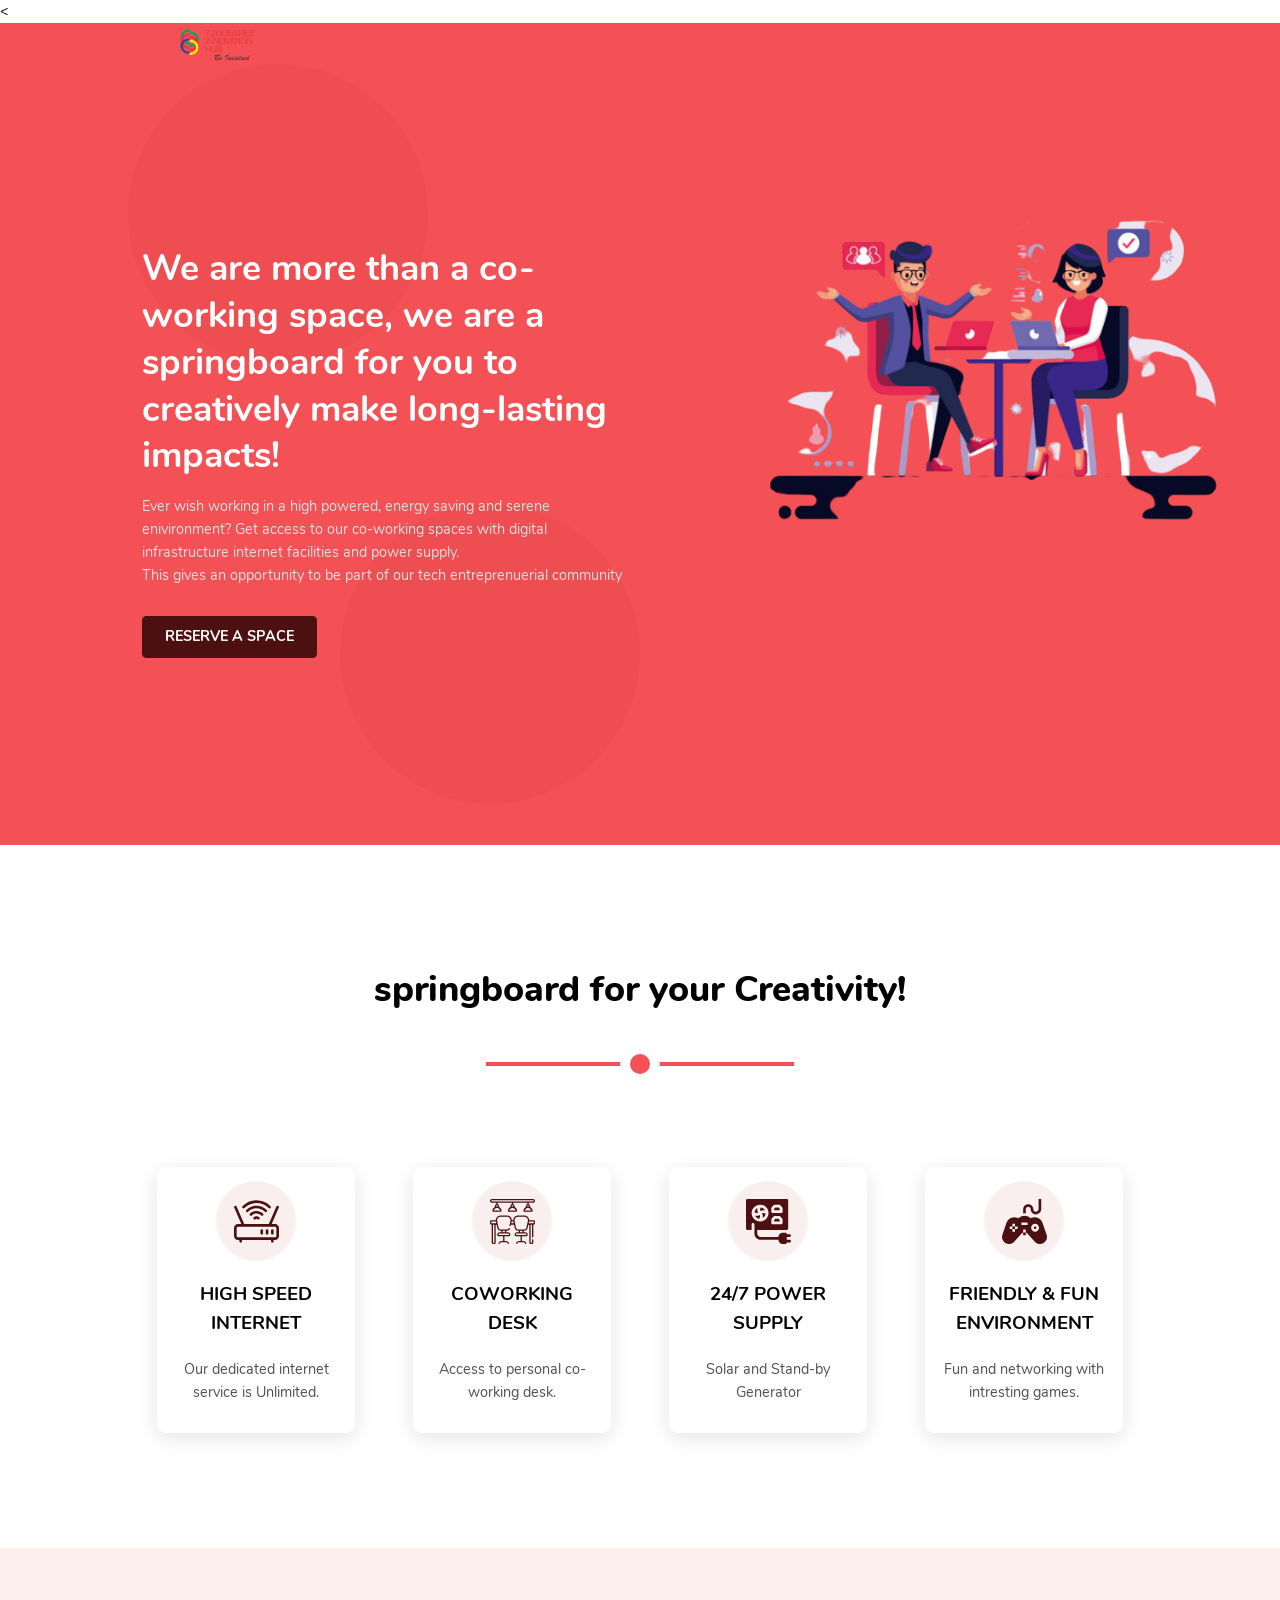
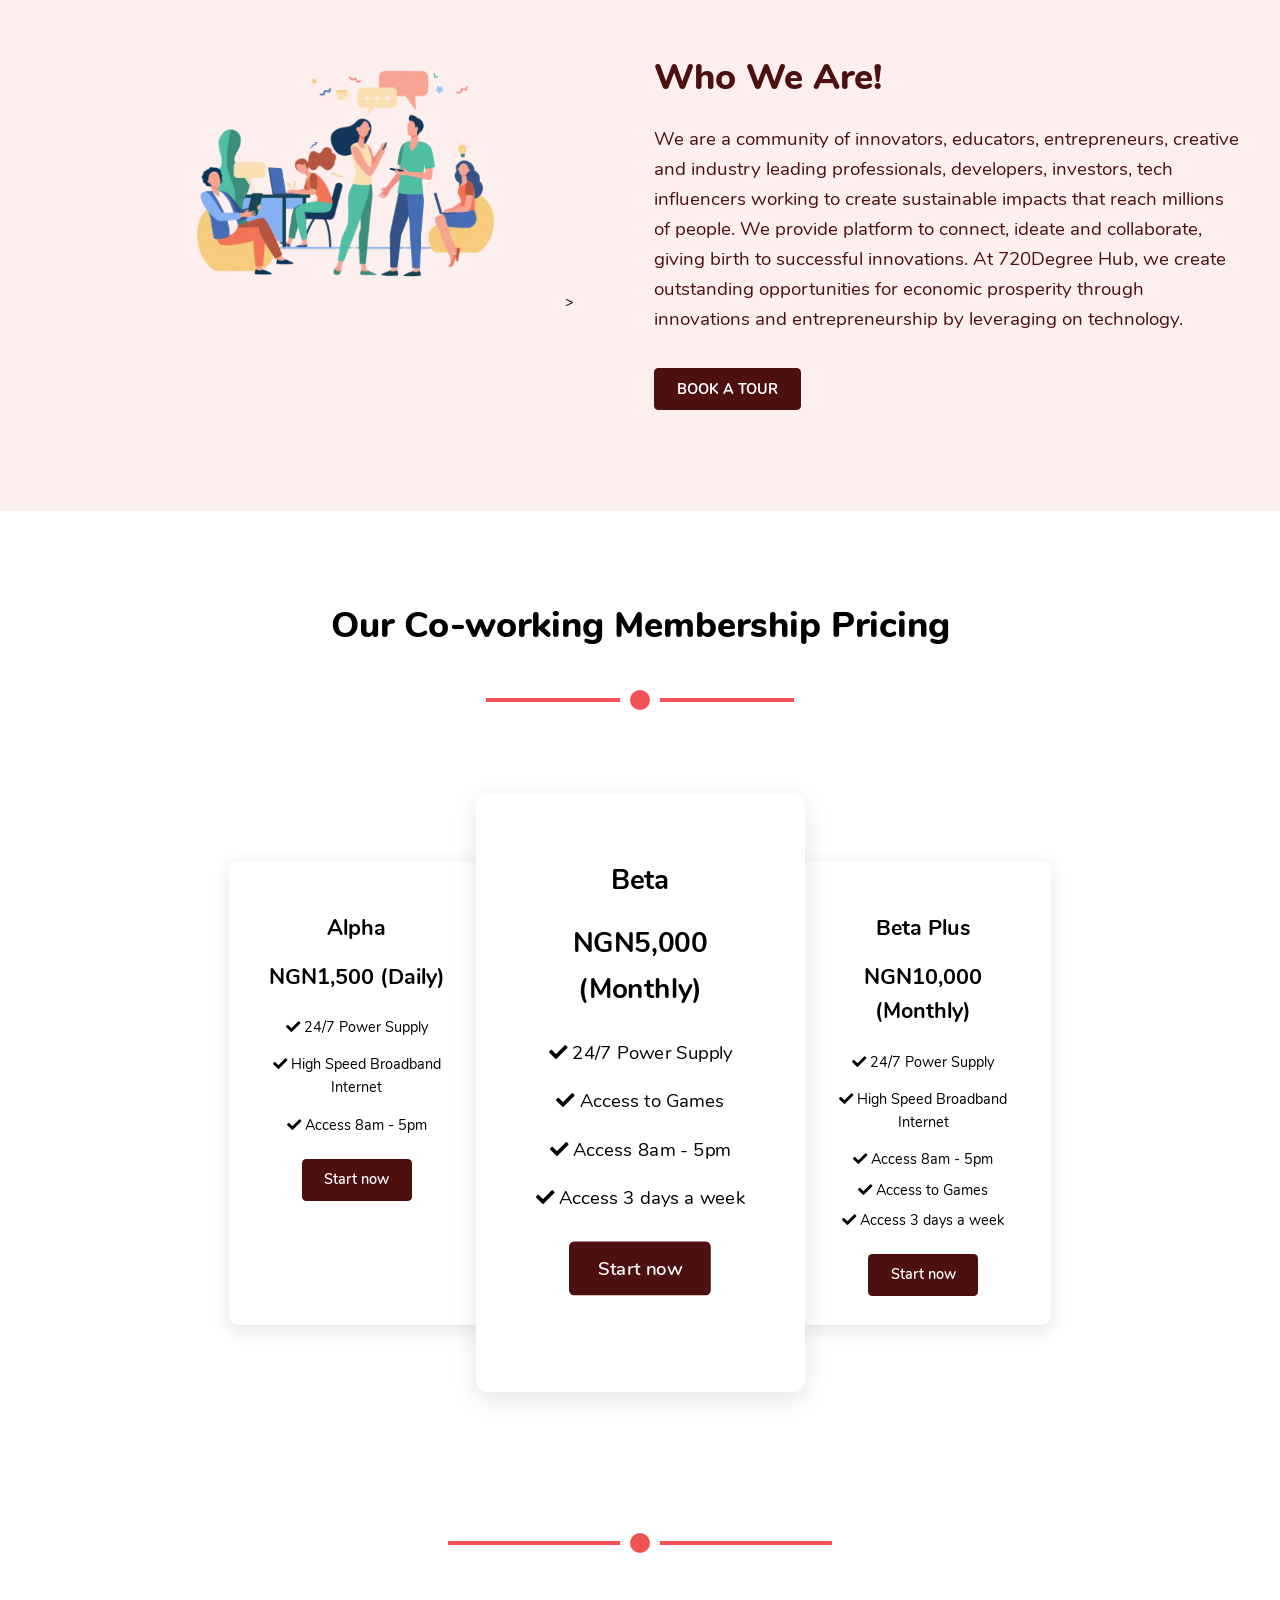
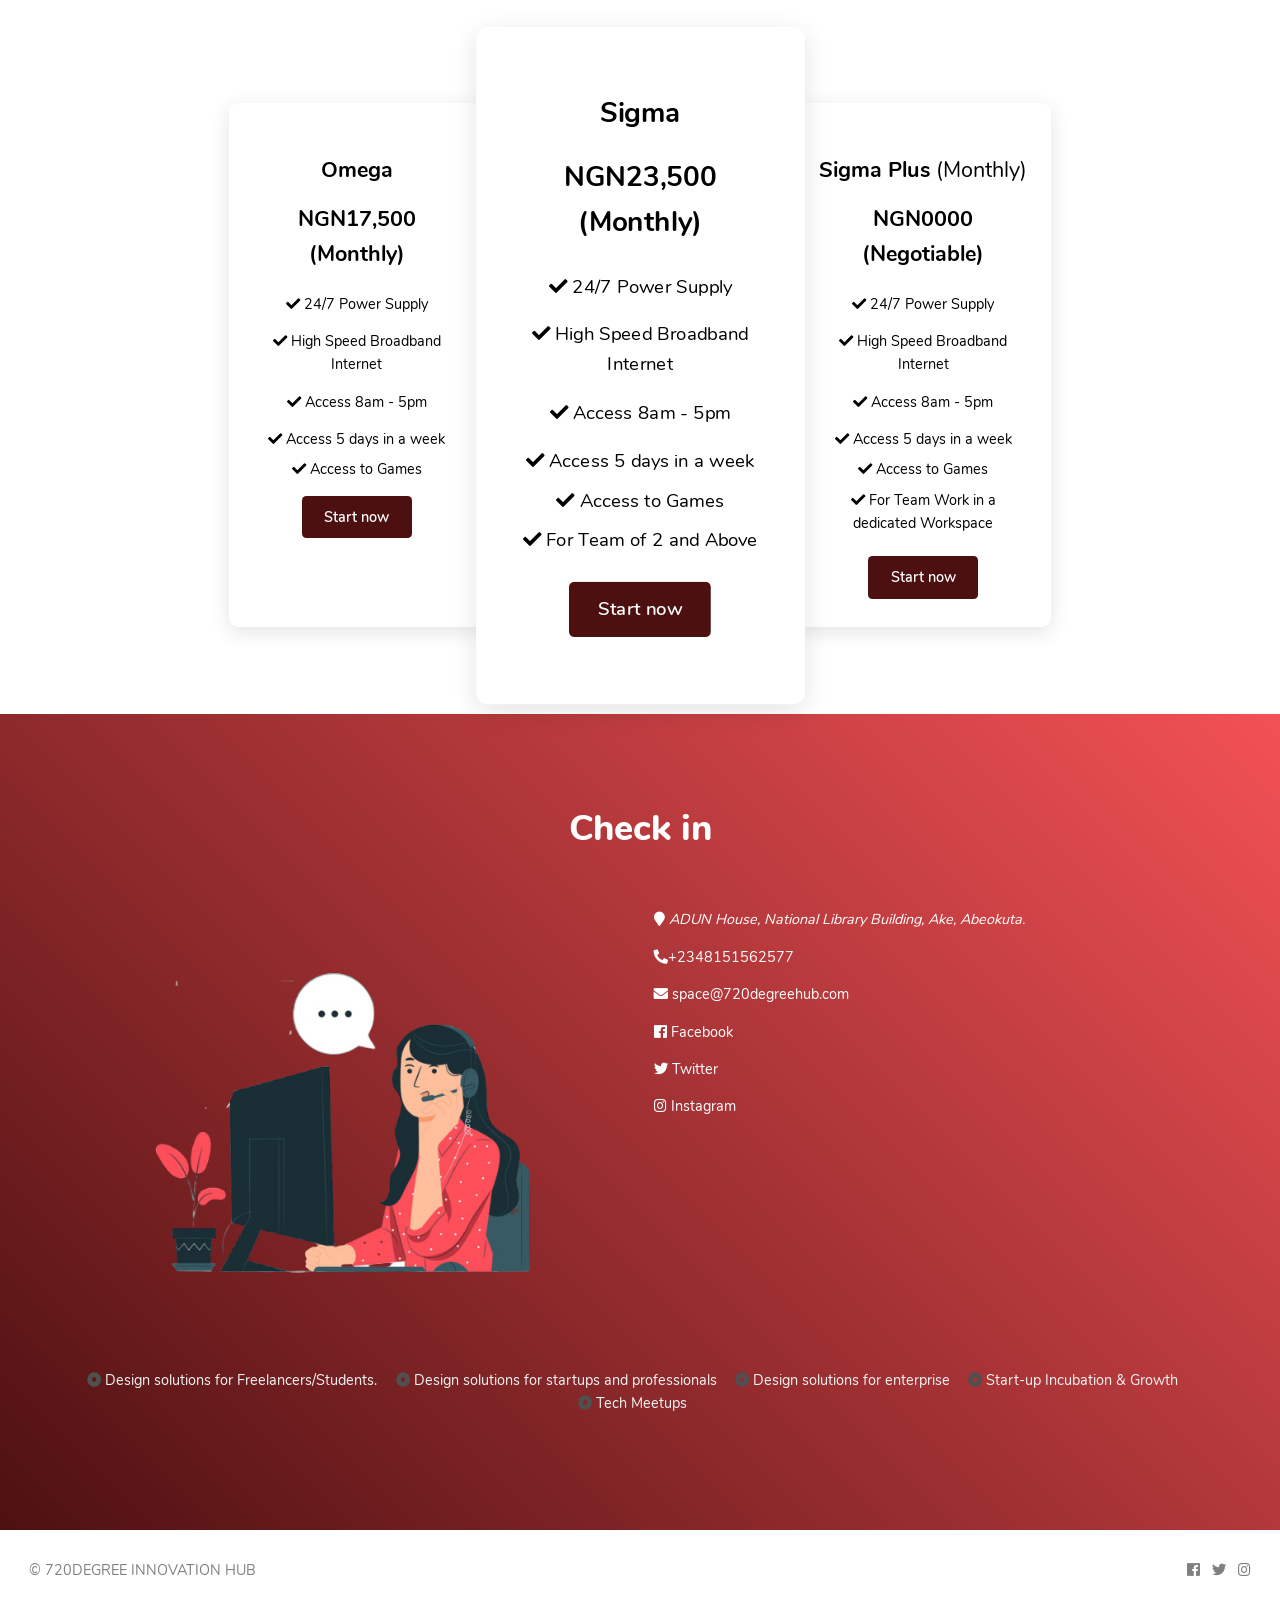
==== index.html @ b5b3bfe7 "Add files via upload" ====
<!DOCTYPE html>
<html lang="en">

<meta http-equiv="content-type" content="text/html;charset=UTF-8" /><
<head>
    <meta charset="UTF-8">
    <meta name="viewport" content="width=device-width, initial-scale=1.0, maximum-scale=1.0">
    <meta http-equiv="X-UA-Compatible" content="ie=edge">
    <meta name="description" content="A modern, comfortable, convenient and accessible co-working space in Abeokuta.">
    <meta name="google-site-verification" content="0MCjLn-frL0N_3-PPUGAzv1CJrysSX5uN8LTkoveQhs"/>
    <title>Book for your #1 Co-working Spa
 | 72oDegree Innovation Hub</title>

    
<link rel="stylesheet" href="assets/css/normalize.min.css"/>
<link rel="stylesheet" href="assets/css/720degreehub.css"/>
    <link rel="stylesheet" href="assets/fontawesome-free-5.7.0-web/css/all.min.css">
    <link rel="icon" href="assets/images/favicon.png" type="image/png">
</head>
<body>
    
    
<header class="header">
    <div class="container">
        <div class="float-left">
            <a href="index.html" class="padded is-inline-block padded-none-mobile">
                <img class="header__image" src="assets/images/720logo.png" alt="720DegreeHub">
            </a>
        </div>

        <div class="float-clear"></div>
    </div>
</header>

<main>
    <section class="hero hero--top">
        <div class="hero--top-background"></div>
        <div class="hero--top-foreground">
            <div class="container container--grid">
                <div class="padded">
                    <h1 class="padded-top text-size-l text-weight-700 spaced-none color-white text-height-sm">
                        We are more than a co-working space, we are a springboard for you to creatively make long-lasting impacts!
                    </h1>
                    <p class="padded-top spaced-none color-grey-100">
                        Ever wish working in a high powered, energy saving and serene enivironment?
                        Get access to our co-working spaces with digital infrastructure internet facilities and power supply.
                        <br>
                        This gives an opportunity to be part of our tech entreprenuerial community  </p>
                    <div class="padded-top spaced-top">
                        <a href="book.html"
                            class="button button--is-primary button--is-rounded is-upper text-weight-700">
                            Reserve a space
                        </a>
                    </div>
                    
                </div>
                <div class="align-right is-hidden-mobile">
                    <img src="assets/images/coworking.png" alt=""  width="1120.61" height="862.52" viewBox="0 0 1120.61 862.52">
   
    <title>co-working</title>
    <path
        d="M1089.7,507c-41.29,62.11-30.84,148.44-10.05,216.82,7,22.89,14.91,47.08,10.21,72.38-5.75,30.94-29.19,54.77-53.22,68.11-43.79,24.33-94.62,22.33-132.33-5.19-32.59-23.79-54.74-64.38-88-87C760.72,734.4,686.49,754.58,622.39,787c-45.35,22.91-95.14,52.13-138.12,33.8-30.24-12.9-49.84-47.64-59.58-85.15-4.7-18.11-7.78-37.84-17.8-51.81-6-8.3-14-14-22.29-18.63C308.89,622.47,209,654.06,135.75,606,86.32,573.6,56.91,508.46,45.93,439.31S40.36,296.61,47.7,224.23C52.91,172.8,60.38,117.78,89.07,76.55c30.35-43.61,79.58-62.18,123-56.95S293.67,50.73,326.9,82C368.43,121,406.27,170.46,459,184c35.91,9.25,74.61.57,112.35-4,63.1-7.55,125.63-3.35,187.74,1.64,59.47,4.78,119.32,10.39,175.17,30.77,39.52,14.42,70.34,43.14,107.39,62.24,24.15,12.45,51.05,14.63,73.68,31,27.88,20.15,52.52,56.69,42.83,101.84C1148.95,450.48,1111.61,474,1089.7,507Z"
        transform="translate(-39.7 -18.74)" fill="#ab2923" opacity="0.1" />
    <rect x="880.8" y="256.42" width="40.89" height="61.9" fill="#ab2923" opacity="0.1" />
    <rect x="884.77" y="262.44" width="32.94" height="49.86" fill="#ab2923" opacity="0.1" />
    <rect x="797.8" y="213.42" width="62.8" height="61.9" fill="#ab2923" opacity="0.1" />
    <rect x="803.9" y="219.44" width="50.59" height="49.86" fill="#ab2923" opacity="0.1" />
    <rect x="64.62" y="121.32" width="191.95" height="5.11" fill="#ab2923" opacity="0.1" />
    <rect x="64.62" y="146.31" width="191.95" height="5.11" fill="#ab2923" opacity="0.1" />
    <rect x="388.43" y="452.63" width="19.61" height="219.14" fill="#d6d6e3" />
    <path
        d="M1020.54,494.38V292.24A21.25,21.25,0,0,1,1041.79,271h0A21.25,21.25,0,0,1,1063,292.24V536.88a21.25,21.25,0,0,1-21.25,21.25H910.14a21.25,21.25,0,0,1-21.25-21.25h0a21.25,21.25,0,0,1,21.25-21.25h89.15A21.25,21.25,0,0,0,1020.54,494.38Z"
        transform="translate(-39.7 -18.74)" fill="#aebee1" />
    <path
        d="M1020.54,494.38V292.24A21.25,21.25,0,0,1,1041.79,271h0A21.25,21.25,0,0,1,1063,292.24V536.88a21.25,21.25,0,0,1-21.25,21.25H910.14a21.25,21.25,0,0,1-21.25-21.25h0a21.25,21.25,0,0,1,21.25-21.25h89.15A21.25,21.25,0,0,0,1020.54,494.38Z"
        transform="translate(-39.7 -18.74)" fill="#535461" />
    <path
        d="M888.92,535.74a21.25,21.25,0,0,1,21.22-20.11h89.15a21.25,21.25,0,0,0,21.25-21.25V292.24A21.25,21.25,0,0,1,1040.77,271V535.74Z"
        transform="translate(-39.7 -18.74)" fill="#d6d6e3" />
    <path
        d="M232.2,501.2V299.06A21.25,21.25,0,0,0,211,277.81h0a21.25,21.25,0,0,0-21.25,21.25V543.7A21.25,21.25,0,0,0,211,565H342.6a21.25,21.25,0,0,0,21.25-21.25h0a21.25,21.25,0,0,0-21.25-21.25H253.46A21.25,21.25,0,0,1,232.2,501.2Z"
        transform="translate(-39.7 -18.74)" fill="#aebee1" />
    <path
        d="M232.2,501.2V299.06A21.25,21.25,0,0,0,211,277.81h0a21.25,21.25,0,0,0-21.25,21.25V543.7A21.25,21.25,0,0,0,211,565H342.6a21.25,21.25,0,0,0,21.25-21.25h0a21.25,21.25,0,0,0-21.25-21.25H253.46A21.25,21.25,0,0,1,232.2,501.2Z"
        transform="translate(-39.7 -18.74)" fill="#535461" />
    <path
        d="M363.82,542.56a21.25,21.25,0,0,0-21.22-20.11H253.46A21.25,21.25,0,0,1,232.2,501.2V299.06A21.25,21.25,0,0,0,212,277.84V542.56Z"
        transform="translate(-39.7 -18.74)" fill="#d6d6e3" />
    <rect x="776.4" y="452.63" width="19.61" height="224.25" fill="#d6d6e3" />
    <rect x="388.43" y="452.63" width="19.61" height="16.2" opacity="0.1" />
    <rect x="776.4" y="452.63" width="19.61" height="16.2" opacity="0.1" />
    <path d="M498.17,337.92q-.47,5.18-1.19,10.5h-2.77v-10.5Z" transform="translate(-39.7 -18.74)" opacity="0.1" />
    <path
        d="M578.52,447c.06,3.55-2.5,6.46-5.67,6.46H513v-6.24H562.8c2.15,0,3.49-2.6,2.41-4.68l-45.16-91.85a4,4,0,0,0-3.5-2.26H494.21v-10.5h28.21a2.8,2.8,0,0,1,2.45,1.58l51.77,100A17,17,0,0,1,578.52,447Z"
        transform="translate(-39.7 -18.74)" fill="#535461" />
    <path
        d="M468.6,430.34l-.82,1.38-7.67-5.12,23.73-182.47h6.11s.25.84.66,2.44C494.7,262.34,514.79,351.65,468.6,430.34Z"
        transform="translate(-39.7 -18.74)" fill="#535461" />
    <path d="M490.6,246.57l-22,183.77-.82,1.38-7.67-5.12,23.73-182.47h6.11S490.19,245,490.6,246.57Z"
        transform="translate(-39.7 -18.74)" opacity="0.1" />
    <rect x="376.97" y="329.82" width="189.29" height="14.5" transform="translate(41.16 746.52) rotate(-83.17)"
        fill="#d6d6e3" />
    <path
        d="M403.83,447.07a1.72,1.72,0,0,1-1.71,1.71h-2.56a1.71,1.71,0,0,1-1.71-1.71.83.83,0,0,1,0-.2,1.71,1.71,0,0,1,1.69-1.5h2.56a1.72,1.72,0,0,1,1.65,1.3A1.58,1.58,0,0,1,403.83,447.07Z"
        transform="translate(-39.7 -18.74)" fill="#e3edf9" />
    <path
        d="M411.5,447.07a1.72,1.72,0,0,1-1.71,1.71h-2.56a1.71,1.71,0,0,1-1.71-1.71,1.68,1.68,0,0,1,.07-.47,1.61,1.61,0,0,1,.43-.73,1.67,1.67,0,0,1,1.2-.5h2.56a1.72,1.72,0,0,1,1.57,1A1.76,1.76,0,0,1,411.5,447.07Z"
        transform="translate(-39.7 -18.74)" fill="#e3edf9" />
    <path
        d="M418.32,447.07a1.72,1.72,0,0,1-1.71,1.71h-2.56a1.71,1.71,0,0,1-1.71-1.71,1.62,1.62,0,0,1,.15-.71,1.74,1.74,0,0,1,1.55-1h2.56a1.7,1.7,0,0,1,1.71,1.71Z"
        transform="translate(-39.7 -18.74)" fill="#e3edf9" />
    <path
        d="M426,447.07a1.72,1.72,0,0,1-1.71,1.71h-2.56a1.71,1.71,0,0,1-1.4-2.69l.2-.22a1.67,1.67,0,0,1,1.2-.5h2.56a1.72,1.72,0,0,1,1.24.55A1.65,1.65,0,0,1,426,447.07Z"
        transform="translate(-39.7 -18.74)" fill="#e3edf9" />
    <path
        d="M403.78,446.66a1.58,1.58,0,0,1,.05.41,1.72,1.72,0,0,1-1.71,1.71h-2.56a1.71,1.71,0,0,1-1.71-1.71.83.83,0,0,1,0-.2Z"
        transform="translate(-39.7 -18.74)" opacity="0.1" />
    <path
        d="M411.36,446.39a1.76,1.76,0,0,1,.14.67,1.72,1.72,0,0,1-1.71,1.71h-2.56a1.71,1.71,0,0,1-1.71-1.71,1.68,1.68,0,0,1,.07-.47Z"
        transform="translate(-39.7 -18.74)" opacity="0.1" />
    <path
        d="M418.07,446.16a1.72,1.72,0,0,1,.26.9,1.72,1.72,0,0,1-1.71,1.71h-2.56a1.71,1.71,0,0,1-1.71-1.71,1.62,1.62,0,0,1,.15-.71Z"
        transform="translate(-39.7 -18.74)" opacity="0.1" />
    <path d="M426,447.07a1.72,1.72,0,0,1-1.71,1.71h-2.56a1.71,1.71,0,0,1-1.4-2.69l5.2-.18A1.65,1.65,0,0,1,426,447.07Z"
        transform="translate(-39.7 -18.74)" opacity="0.1" />
    <path d="M441.34,453.89H391.89v-2.25a3.85,3.85,0,0,1,3.72-3.85l39.66-1.37a5.88,5.88,0,0,1,6.08,5.87Z"
        transform="translate(-39.7 -18.74)" fill="#d6d6e3" />
    <path
        d="M685.31,447c-.06,3.55,2.5,6.46,5.67,6.46h59.88v-6.24H701c-2.15,0-3.49-2.6-2.41-4.68l45.16-91.85a4,4,0,0,1,3.5-2.26h22.35v-10.5H741.41A2.8,2.8,0,0,0,739,339.5l-51.77,100A17,17,0,0,0,685.31,447Z"
        transform="translate(-39.7 -18.74)" fill="#535461" />
    <path
        d="M795.24,430.34l.82,1.38,7.67-5.12L780,244.13h-6.11s-.25.84-.66,2.44C769.13,262.34,749,351.65,795.24,430.34Z"
        transform="translate(-39.7 -18.74)" fill="#535461" />
    <path d="M773.23,246.57l22,183.77.82,1.38,7.67-5.12L780,244.13h-6.11S773.64,245,773.23,246.57Z"
        transform="translate(-39.7 -18.74)" opacity="0.1" />
    <rect x="784.97" y="242.43" width="14.5" height="189.29" transform="translate(-74.16 77.85) rotate(-6.83)"
        fill="#d6d6e3" />
    <path
        d="M860,447.07a1.72,1.72,0,0,0,1.71,1.71h2.56a1.71,1.71,0,0,0,1.71-1.71.83.83,0,0,0,0-.2,1.71,1.71,0,0,0-1.69-1.5h-2.56a1.72,1.72,0,0,0-1.65,1.3A1.58,1.58,0,0,0,860,447.07Z"
        transform="translate(-39.7 -18.74)" fill="#e3edf9" />
    <path
        d="M852.33,447.07a1.72,1.72,0,0,0,1.71,1.71h2.56a1.71,1.71,0,0,0,1.71-1.71,1.68,1.68,0,0,0-.07-.47,1.61,1.61,0,0,0-.43-.73,1.67,1.67,0,0,0-1.2-.5H854a1.72,1.72,0,0,0-1.57,1A1.76,1.76,0,0,0,852.33,447.07Z"
        transform="translate(-39.7 -18.74)" fill="#e3edf9" />
    <path
        d="M845.51,447.07a1.72,1.72,0,0,0,1.71,1.71h2.56a1.71,1.71,0,0,0,1.71-1.71,1.62,1.62,0,0,0-.15-.71,1.74,1.74,0,0,0-1.55-1h-2.56a1.7,1.7,0,0,0-1.71,1.71Z"
        transform="translate(-39.7 -18.74)" fill="#e3edf9" />
    <path
        d="M837.83,447.07a1.72,1.72,0,0,0,1.71,1.71h2.56a1.71,1.71,0,0,0,1.4-2.69l-.2-.22a1.67,1.67,0,0,0-1.2-.5h-2.56a1.72,1.72,0,0,0-1.24.55A1.65,1.65,0,0,0,837.83,447.07Z"
        transform="translate(-39.7 -18.74)" fill="#e3edf9" />
    <path
        d="M860.05,446.66a1.58,1.58,0,0,0-.05.41,1.72,1.72,0,0,0,1.71,1.71h2.56a1.71,1.71,0,0,0,1.71-1.71.83.83,0,0,0,0-.2Z"
        transform="translate(-39.7 -18.74)" opacity="0.1" />
    <path
        d="M852.47,446.39a1.76,1.76,0,0,0-.14.67,1.72,1.72,0,0,0,1.71,1.71h2.56a1.71,1.71,0,0,0,1.71-1.71,1.68,1.68,0,0,0-.07-.47Z"
        transform="translate(-39.7 -18.74)" opacity="0.1" />
    <path
        d="M845.76,446.16a1.72,1.72,0,0,0-.26.9,1.72,1.72,0,0,0,1.71,1.71h2.56a1.71,1.71,0,0,0,1.71-1.71,1.62,1.62,0,0,0-.15-.71Z"
        transform="translate(-39.7 -18.74)" opacity="0.1" />
    <path
        d="M837.83,447.07a1.72,1.72,0,0,0,1.71,1.71h2.56a1.71,1.71,0,0,0,1.4-2.69l-5.2-.18A1.65,1.65,0,0,0,837.83,447.07Z"
        transform="translate(-39.7 -18.74)" opacity="0.1" />
    <path d="M822.49,453.89h49.45v-2.25a3.85,3.85,0,0,0-3.72-3.85l-39.66-1.37a5.88,5.88,0,0,0-6.08,5.87Z"
        transform="translate(-39.7 -18.74)" fill="#d6d6e3" />
    <path
        d="M1029.47,481c23.07-39.13,14.71-118.06,15.64-119.57.83-1.33-2.35-38.5-23.55-47.58-3.83-7.59-7.6-16.14-7.6-16.14a6.73,6.73,0,0,1-1.22.91q-.25-.68-.49-1.38c-.27-.79-.52-1.6-.77-2.41a15.53,15.53,0,0,0,1.81.46,7.54,7.54,0,0,0,4.84-.43,5.39,5.39,0,0,0,1.39-1.07c1.67-1.11,2.59-3.11,3.37-5l6.17-14.78c2.78-6.67,5.58-13.38,7.06-20.45a57.58,57.58,0,0,0-2.46-31.86c-1.46-3.88-3.48-7.76-6.91-10.08-6.87-4.66-16.43-1.44-24.28-4.17-2.58-.9-4.91-2.42-7.49-3.34-5.57-2-11.86-.93-17.22,1.56s-9.7,6.45-14.39,10c-2.31,1.77-6,3.6-8.72,6-2.64,2.06-4.67,4.55-4.28,7.83.44,3.75,4.39,6,8.07,6.88.61.14,1.24.25,1.86.36a36,36,0,0,0,15.37,59.8,84.36,84.36,0,0,1,4.86,10.93q.27.77.53,1.55c-6.06,1.72-10.8,3.15-11.75,3.94-2.87,2.38,3.14,23.22,3.14,23.22-1.53,1.94-3.09,4.15-4.67,6.52a140.55,140.55,0,0,0-22.16,60.57c-1,7.91-2.3,16-3.95,23.69L870,412.59l-.15,1.77-1.71-.42h0l-5.38-1.33-.21,1.21-.82-.39c-13.33-6.25-35.79-14.23-51-6-16.05,8.64,18.59,20.12,40.82,26.23-7.37.36-14.42,2.13-20,6.27-16.12,12.08,29.47,18.37,51,20.6l.87.09v.46l7.46.69,1.75.16.17,2.66s10.68,1.75,24.95,3.87c-16.29,4.07-36.42,6.89-50.4,8.54-14.82,1.74-27.44,12.06-31.42,26.45a23.52,23.52,0,0,0-.36,12.72c4.16,14.53-.92,121.42-2.07,144.44l-26.35,15.17s-41,5-13.69,14.61a56.16,56.16,0,0,0,7.53,2c-3.6,2.32-3.29,5.35,7.32,9.07,27.33,9.58,90.86-.42,90.86-.42s-1.39-11.26-3.65-20.62l.7.06s-6.56-24.41,3.39-36.72-1.67-106-1.67-106,17.42-7.21,69.49-7.68c42,10.78,62.47-27.81,62.18-47.76C1029.52,481.87,1029.5,481.41,1029.47,481Z"
        transform="translate(-39.7 -18.74)" fill="url(#07a0b5f0-40d7-4714-acbe-80fa7c137a96)" />
    <path
        d="M874.25,420.36l-4.45,18s-4-.9-10-2.44c-20.32-5.26-63.18-17.89-46-27.16,14.81-8,36.62-.22,49.57,5.85,4.74,2.23,8.3,4.23,9.89,5.17C873.93,420.16,874.25,420.36,874.25,420.36Z"
        transform="translate(-39.7 -18.74)" fill="#f8b9bf" />
    <path d="M873,425.44l-3.2,13s-4-.9-10-2.44l3.61-21.31c4.74,2.23,8.3,4.23,9.89,5.17Z"
        transform="translate(-39.7 -18.74)" opacity="0.1" />
    <polygon points="833.31 420.93 820.89 417.86 824.75 395.1 834.68 397.55 833.31 420.93" fill="#d9dfe8" />
    <polygon points="833.31 420.93 827.95 419.61 829.97 396.39 834.68 397.55 833.31 420.93" opacity="0.1" />
    <path
        d="M992.85,345.4S969,331.62,958.4,371.15s-11.6,57.74-11.6,57.74l-75.32-15.06-2.39,27.51s80.53,26,90.66,24.11,43-57,43-57S1032.63,365.74,992.85,345.4Z"
        transform="translate(-39.7 -18.74)" fill="#ab2923" />
    <g opacity="0.1">
        <path
            d="M874.25,420.36l-4.45,18s-4-.9-10-2.44c-20.32-5.26-63.18-17.89-46-27.16,14.81-8,36.62-.22,49.57,5.85,4.74,2.23,8.3,4.23,9.89,5.17C873.93,420.16,874.25,420.36,874.25,420.36Z"
            transform="translate(-39.7 -18.74)" />
        <path d="M873,425.44l-3.2,13s-4-.9-10-2.44l3.61-21.31c4.74,2.23,8.3,4.23,9.89,5.17Z"
            transform="translate(-39.7 -18.74)" opacity="0.1" />
        <polygon points="833.31 420.93 820.89 417.86 824.75 395.1 834.68 397.55 833.31 420.93" />
        <polygon points="833.31 420.93 827.95 419.61 829.97 396.39 834.68 397.55 833.31 420.93" opacity="0.1" />
        <path
            d="M992.85,346.4S969,332.62,958.4,372.15s-11.6,57.74-11.6,57.74l-75.32-15.06-2.39,27.51s80.53,26,90.66,24.11,43-57,43-57S1032.63,366.74,992.85,346.4Z"
            transform="translate(-39.7 -18.74)" />
    </g>
    <path
        d="M841.15,651.7,810.4,669.41s-39.84,4.88-13.3,14.18,88.24-.41,88.24-.41-3.43-27.72-8.21-31.59S841.15,651.7,841.15,651.7Z"
        transform="translate(-39.7 -18.74)" fill="#68739d" />
    <path
        d="M961,453s-15.3,8-42.48,14.91c-15.93,4-35.87,6.84-49.65,8.46A35.81,35.81,0,0,0,838.35,502,22.84,22.84,0,0,0,838,514.4c4.53,15.83-2.23,144.51-2.23,144.51l46.7,4.32s-6.37-23.71,3.3-35.66-1.62-102.91-1.62-102.91,16.92-7,67.48-7.46c46.84,12,66.14-39.27,58.91-53.64S961,453,961,453Z"
        transform="translate(-39.7 -18.74)" fill="#6394e2" />
    <g opacity="0.1">
        <path
            d="M841.15,651.7,810.4,669.41s-39.84,4.88-13.3,14.18,88.24-.41,88.24-.41-3.43-27.72-8.21-31.59S841.15,651.7,841.15,651.7Z"
            transform="translate(-39.7 -18.74)" />
        <path
            d="M961,453s-15.3,8-42.48,14.91c-15.93,4-35.87,6.84-49.65,8.46A35.81,35.81,0,0,0,838.35,502,22.84,22.84,0,0,0,838,514.4c4.53,15.83-2.23,144.51-2.23,144.51l46.7,4.32s-6.37-23.71,3.3-35.66-1.62-102.91-1.62-102.91,16.92-7,67.48-7.46c46.84,12,66.14-39.27,58.91-53.64S961,453,961,453Z"
            transform="translate(-39.7 -18.74)" />
    </g>
    <path
        d="M855.57,662.45l-30.75,17.71S785,685,811.52,694.34s88.24-.41,88.24-.41-3.43-27.72-8.21-31.59S855.57,662.45,855.57,662.45Z"
        transform="translate(-39.7 -18.74)" fill="#68739d" />
    <path
        d="M966,527.95c-50.56.46-67.48,7.46-67.48,7.46s11.29,91,1.62,102.91-3.3,35.66-3.3,35.66l-46.7-4.32s.08-1.52.21-4.24c1.12-22.36,6.05-126.16,2-140.27a22.84,22.84,0,0,1,.35-12.36,35.82,35.82,0,0,1,30.51-25.69c13.77-1.61,33.71-4.41,49.64-8.46l.78-.2c26.7-6.86,41.7-14.71,41.7-14.71s42.31-3.8,49.54,10.57a17,17,0,0,1,1.48,7.25C1026.71,500.94,1006.81,538.42,966,527.95Z"
        transform="translate(-39.7 -18.74)" fill="#6394e2" />
    <path
        d="M895.57,442.79l-1.71,18.5s-4.11-.29-10.22-.93c-20.87-2.17-65.14-8.27-49.49-20,13.46-10.08,36.18-5.68,49.89-1.6,5,1.5,8.84,2.95,10.55,3.64C895.22,442.64,895.57,442.79,895.57,442.79Z"
        transform="translate(-39.7 -18.74)" fill="#f8b9bf" />
    <path
        d="M1019.78,321.84s-6.26,4.9-13.91,10.28c-8.39,1.9-18.13,3.47-25.15,4.49,2.51-8,1-17-1.83-24.89a93.69,93.69,0,0,0-12.55-23.08l42.32-13.21c-3.32,8.41-1.82,18,1,26.34A86.85,86.85,0,0,0,1019.78,321.84Z"
        transform="translate(-39.7 -18.74)" fill="#f8b9bf" />
    <path d="M895.09,448l-1.23,13.29s-4.11-.29-10.22-.93l.4-21.61c5,1.5,8.84,2.95,10.55,3.64Z"
        transform="translate(-39.7 -18.74)" opacity="0.1" />
    <polygon points="857.52 443.33 844.78 442.15 845.2 419.07 855.39 420.01 857.52 443.33" fill="#d9dfe8" />
    <path
        d="M1019.78,321.84s-6.26,4.9-13.91,10.28c-8.39,1.9-18.13,3.47-25.15,4.49,2.51-8,1-17-1.83-24.89,10.34-3,25.13-6.88,30.78-10A86.85,86.85,0,0,0,1019.78,321.84Z"
        transform="translate(-39.7 -18.74)" opacity="0.1" />
    <path
        d="M1011.32,302.22s7.08,16.07,11.54,23.33-51.82,14-51.82,14-5.84-20.23-3.05-22.55S1006.61,306.92,1011.32,302.22Z"
        transform="translate(-39.7 -18.74)" fill="#d9dfe8" />
    <path
        d="M1026.43,481.56a50.63,50.63,0,0,1-8.76,11.34c-24.86,23.62-65.61-1-84-14.46,26.7-6.86,41.7-14.71,41.7-14.71s42.31-3.8,49.54,10.57A17,17,0,0,1,1026.43,481.56Z"
        transform="translate(-39.7 -18.74)" opacity="0.1" />
    <path
        d="M1017.83,491.21c-28.26,26.84-77-8.7-90.14-19.17-2.13-1.7-3.32-2.75-3.32-2.75,5.19-4.86,9.75-15.16,13.36-27.76A243.61,243.61,0,0,0,945,404.75a136.5,136.5,0,0,1,21.52-58.83c1.53-2.3,3-4.45,4.53-6.33,10.67-13.57,28.6-22.19,28.6-22.19,37.84-11.06,42.93,45.07,41.92,46.69S1050.68,460,1017.83,491.21Z"
        transform="translate(-39.7 -18.74)" fill="#ab2923" />
    <path
        d="M1021.49,414.48s-24.33,59.4-34.06,62.79c-5.57,1.93-35.32-1.73-59.74-5.22-2.13-1.7-3.32-2.75-3.32-2.75,5.19-4.86,9.75-15.16,13.36-27.76l31.45,1.5s-1.75-18.14,2.87-58.82,30.23-30.6,30.23-30.6C1044.65,367.81,1021.49,414.48,1021.49,414.48Z"
        transform="translate(-39.7 -18.74)" opacity="0.1" />
    <polygon points="857.52 443.33 852.02 442.82 850.56 419.57 855.39 420.01 857.52 443.33" opacity="0.1" />
    <path
        d="M1001.67,351s-25.61-10.07-30.23,30.6-2.87,58.82-2.87,58.82l-76.73-3.67,1.73,27.56s83.51,13.71,93.24,10.33,34.06-62.79,34.06-62.79S1044,365.18,1001.67,351Z"
        transform="translate(-39.7 -18.74)" fill="#ab2923" />
    <path
        d="M1003.39,290.78c-1.12-6.08,5.23-6,7.51-11.72l-42.32,13.21a93.4,93.4,0,0,1,7.84,12.47,35.11,35.11,0,0,0,6.73,1.3C993.24,307,996.39,297.07,1003.39,290.78Z"
        transform="translate(-39.7 -18.74)" opacity="0.1" />
    <circle cx="984.12" cy="267.59" r="34.96" transform="translate(587.38 1204.16) rotate(-84.72)" fill="#f8b9bf" />
    <path
        d="M949.6,236c.43,3.64,4.27,5.86,7.84,6.68s7.44.86,10.57,2.77c5,3.08,6.35,9.92,5.72,15.8-.35,3.32-.85,7.39,1.87,9.32a7.25,7.25,0,0,0,2.8,1,26.26,26.26,0,0,0,8.62.3c1.68-.22,3.41-.6,5-.13,2.62.76,4.17,3.52,4.68,6.19s.23,5.45.64,8.14a16.9,16.9,0,0,0,13.32,13.74,7.33,7.33,0,0,0,4.7-.42c1.9-1,2.87-3.13,3.69-5.12l6-14.36c2.7-6.47,5.42-13,6.86-19.86a55.92,55.92,0,0,0-2.39-30.94c-1.42-3.76-3.38-7.53-6.71-9.79-6.67-4.53-16-1.4-23.58-4-2.51-.87-4.77-2.35-7.27-3.24-5.41-1.93-11.52-.91-16.73,1.52s-9.42,6.26-14,9.75C957.26,226.44,948.85,229.71,949.6,236Z"
        transform="translate(-39.7 -18.74)" opacity="0.1" />
    <path
        d="M950.52,235.23c.43,3.64,4.27,5.86,7.84,6.68s7.44.86,10.57,2.77c5,3.08,6.35,9.92,5.72,15.8-.35,3.32-.85,7.39,1.87,9.32a7.25,7.25,0,0,0,2.8,1,26.26,26.26,0,0,0,8.62.3c1.68-.22,3.41-.6,5-.13,2.62.76,4.17,3.52,4.68,6.19s.23,5.45.64,8.14a16.9,16.9,0,0,0,13.32,13.74,7.33,7.33,0,0,0,4.7-.42c1.9-1,2.87-3.13,3.69-5.12l6-14.36c2.7-6.47,5.42-13,6.86-19.86a55.92,55.92,0,0,0-2.39-30.94c-1.42-3.76-3.38-7.53-6.71-9.79-6.67-4.53-16-1.4-23.58-4-2.51-.87-4.77-2.35-7.27-3.24-5.41-1.93-11.52-.91-16.73,1.52s-9.42,6.26-14,9.75C958.19,225.67,949.78,228.94,950.52,235.23Z"
        transform="translate(-39.7 -18.74)" fill="#b96b6b" />
    <path d="M979.48,373.34S966.13,425.2,952.84,430s-7.42,6.16-7.42,6.16" transform="translate(-39.7 -18.74)"
        opacity="0.1" />
    <rect x="925.9" y="544.58" width="14.51" height="95.37" fill="#d6d6e3" />
    <rect x="925.9" y="544.58" width="14.51" height="7.07" opacity="0.1" />
    <path
        d="M936.57,562.82v2a4.69,4.69,0,0,0,4.69,4.69h63.18a4.69,4.69,0,0,0,4.69-4.69v-2a4.69,4.69,0,0,0-4.69-4.69H941.26a4.69,4.69,0,0,0-4.69,4.69Z"
        transform="translate(-39.7 -18.74)" fill="#d6d6e3" />
    <path d="M937.65,559.84h70.41a4.67,4.67,0,0,0-3.62-1.71H941.26A4.67,4.67,0,0,0,937.65,559.84Z"
        transform="translate(-39.7 -18.74)" opacity="0.1" />
    <rect x="873.56" y="634.76" width="119.21" height="11.4" rx="5.5" ry="5.5" fill="#d6d6e3" />
    <circle cx="986.03" cy="653.42" r="7.26" fill="#535461" />
    <circle cx="880.29" cy="653.42" r="7.26" fill="#535461" />
    <circle cx="933.16" cy="653.42" r="7.26" fill="#535461" />
    <rect x="917.74" y="427.44" width="114.03" height="17.62" rx="8.5" ry="8.5" fill="#d6d6e3" />
    <path d="M980.11,653.5s-5.7,5.63-14.51,0" transform="translate(-39.7 -18.74)" opacity="0.1" />
    <path d="M1071.47,455.17v1.39a7.25,7.25,0,0,1-7.25,7.25H964.69a7.25,7.25,0,0,1-7.25-7.25v-1.39Z"
        transform="translate(-39.7 -18.74)" opacity="0.1" />
    <rect x="822.44" y="452.63" width="19.61" height="249.86" fill="#d6d6e3" />
    <rect x="822.44" y="452.63" width="19.61" height="16.2" opacity="0.1" />
    <rect x="232.94" y="551.4" width="14.51" height="95.37" fill="#d6d6e3" />
    <rect x="232.94" y="551.4" width="14.51" height="7.07" opacity="0.1" />
    <path
        d="M316.17,569.65v2a4.69,4.69,0,0,1-4.69,4.69H248.3a4.69,4.69,0,0,1-4.69-4.69v-2A4.69,4.69,0,0,1,248.3,565h63.18a4.69,4.69,0,0,1,4.69,4.69Z"
        transform="translate(-39.7 -18.74)" fill="#d6d6e3" />
    <path d="M315.1,566.66H244.68A4.67,4.67,0,0,1,248.3,565h63.18A4.67,4.67,0,0,1,315.1,566.66Z"
        transform="translate(-39.7 -18.74)" opacity="0.1" />
    <rect x="180.59" y="641.58" width="119.21" height="11.4" rx="5.5" ry="5.5" fill="#d6d6e3" />
    <circle cx="187.33" cy="660.24" r="7.26" fill="#535461" />
    <circle cx="293.06" cy="660.24" r="7.26" fill="#535461" />
    <circle cx="240.19" cy="660.24" r="7.26" fill="#535461" />
    <path d="M272.64,660.32s5.7,5.63,14.51,0" transform="translate(-39.7 -18.74)" opacity="0.1" />
    <path d="M642.81,373.22s-16.28-29.59-10.33-55.31a51.17,51.17,0,0,0-2.85-32.24A86.06,86.06,0,0,0,622,271.93"
        transform="translate(-39.7 -18.74)" fill="none" stroke="#535461" stroke-miterlimit="10" stroke-width="2" />
    <path d="M625.61,255.69c.85,3.88-3.7,16.67-3.7,16.67s-9.49-9.7-10.35-13.58a7.19,7.19,0,1,1,14-3.09Z"
        transform="translate(-39.7 -18.74)" fill="#ab2923" />
    <path d="M641.94,274.62c-1.39,3.72-12.16,12-12.16,12s-2.7-13.3-1.3-17a7.19,7.19,0,1,1,13.47,5Z"
        transform="translate(-39.7 -18.74)" fill="#ab2923" />
    <path d="M649.5,311.44c-3.08,2.51-16.55,4.2-16.55,4.2s4.39-12.84,7.47-15.35a7.19,7.19,0,1,1,9.08,11.15Z"
        transform="translate(-39.7 -18.74)" fill="#ab2923" />
    <path d="M648.95,340.58c-2.61,3-15.6,6.94-15.6,6.94s2.15-13.4,4.76-16.39a7.19,7.19,0,1,1,10.83,9.45Z"
        transform="translate(-39.7 -18.74)" fill="#ab2923" />
    <path d="M615.2,290.59c3.38,2.09,16.95,2,16.95,2s-6-12.17-9.38-14.26a7.19,7.19,0,1,0-7.57,12.22Z"
        transform="translate(-39.7 -18.74)" fill="#ab2923" />
    <path d="M615,324.69c3.85,1,16.78-3.12,16.78-3.12s-9.37-9.82-13.22-10.8A7.19,7.19,0,0,0,615,324.69Z"
        transform="translate(-39.7 -18.74)" fill="#ab2923" />
    <path d="M619.33,357.85c3.62,1.62,17.07-.24,17.07-.24s-7.58-11.26-11.2-12.88a7.19,7.19,0,0,0-5.87,13.13Z"
        transform="translate(-39.7 -18.74)" fill="#ab2923" />
    <path d="M625.61,255.69c.85,3.88-3.7,16.67-3.7,16.67s-9.49-9.7-10.35-13.58a7.19,7.19,0,1,1,14-3.09Z"
        transform="translate(-39.7 -18.74)" fill="#ab2923" />
    <path d="M641.94,274.62c-1.39,3.72-12.16,12-12.16,12s-2.7-13.3-1.3-17a7.19,7.19,0,1,1,13.47,5Z"
        transform="translate(-39.7 -18.74)" fill="#ab2923" />
    <path d="M649.5,311.44c-3.08,2.51-16.55,4.2-16.55,4.2s4.39-12.84,7.47-15.35a7.19,7.19,0,1,1,9.08,11.15Z"
        transform="translate(-39.7 -18.74)" fill="#ab2923" />
    <path d="M648.95,340.58c-2.61,3-15.6,6.94-15.6,6.94s2.15-13.4,4.76-16.39a7.19,7.19,0,1,1,10.83,9.45Z"
        transform="translate(-39.7 -18.74)" fill="#ab2923" />
    <path d="M615.2,290.59c3.38,2.09,16.95,2,16.95,2s-6-12.17-9.38-14.26a7.19,7.19,0,1,0-7.57,12.22Z"
        transform="translate(-39.7 -18.74)" fill="#ab2923" />
    <path d="M615,324.69c3.85,1,16.78-3.12,16.78-3.12s-9.37-9.82-13.22-10.8A7.19,7.19,0,0,0,615,324.69Z"
        transform="translate(-39.7 -18.74)" fill="#ab2923" />
    <path d="M619.33,357.85c3.62,1.62,17.07-.24,17.07-.24s-7.58-11.26-11.2-12.88a7.19,7.19,0,0,0-5.87,13.13Z"
        transform="translate(-39.7 -18.74)" fill="#ab2923" />
    <path d="M636.19,455.29h0a17.14,17.14,0,0,1-17.11-18.22l4.79-75.9h24.64l4.79,75.9A17.14,17.14,0,0,1,636.19,455.29Z"
        transform="translate(-39.7 -18.74)" fill="#ab2923" />
    <rect x="83.6" y="63.42" width="14" height="58" fill="#ab2923" opacity="0.1" />
    <rect x="101.6" y="63.42" width="14" height="58" fill="#ab2923" opacity="0.1" />
    <rect x="119.6" y="63.42" width="14" height="58" fill="#ab2923" opacity="0.1" />
    <rect x="137.6" y="63.42" width="14" height="58" fill="#ab2923" opacity="0.1" />
    <rect x="173.6" y="63.42" width="14" height="58" fill="#ab2923" opacity="0.1" />
    <rect x="191.6" y="63.42" width="14" height="58" fill="#ab2923" opacity="0.1" />
    <rect x="83.6" y="74.42" width="14" height="3" fill="#ab2923" opacity="0.1" />
    <rect x="83.6" y="110.42" width="14" height="3" fill="#ab2923" opacity="0.1" />
    <rect x="101.6" y="74.42" width="14" height="3" fill="#ab2923" opacity="0.1" />
    <rect x="101.6" y="110.42" width="14" height="3" fill="#ab2923" opacity="0.1" />
    <rect x="119.6" y="74.42" width="14" height="3" fill="#ab2923" opacity="0.1" />
    <rect x="119.6" y="110.42" width="14" height="3" fill="#ab2923" opacity="0.1" />
    <rect x="137.6" y="74.42" width="14" height="3" fill="#ab2923" opacity="0.1" />
    <rect x="137.6" y="110.42" width="14" height="3" fill="#ab2923" opacity="0.1" />
    <rect x="155.6" y="74.42" width="14" height="3" fill="#ab2923" opacity="0.1" />
    <rect x="155.6" y="110.42" width="14" height="3" fill="#ab2923" opacity="0.1" />
    <rect x="173.6" y="74.42" width="14" height="3" fill="#ab2923" opacity="0.1" />
    <rect x="173.6" y="110.42" width="14" height="3" fill="#ab2923" opacity="0.1" />
    <rect x="191.6" y="74.42" width="14" height="3" fill="#ab2923" opacity="0.1" />
    <rect x="191.6" y="110.42" width="14" height="3" fill="#ab2923" opacity="0.1" />
    <rect x="155.6" y="63.42" width="14" height="58" fill="#ab2923" opacity="0.1" />
    <rect x="257.29" y="82.16" width="14" height="58" transform="translate(-61.94 102.56) rotate(-24.84)" fill="#ab2923"
        opacity="0.1" />
    <rect x="250.36" y="94.69" width="14" height="3" transform="translate(-56.29 98.27) rotate(-24.84)" fill="#ab2923"
        opacity="0.1" />
    <rect x="265.48" y="127.36" width="14" height="3" transform="translate(-68.62 107.64) rotate(-24.84)" fill="#ab2923"
        opacity="0.1" />
    <path
        d="M428.84,680.21,403.43,664c-.13-22.83-.49-128.82,4.26-143a23.29,23.29,0,0,0,.2-12.61c-3.3-14.41-15.34-25.17-29.93-27.54-13.76-2.24-33.56-5.91-49.5-10.65,14.21-1.47,24.86-2.74,24.86-2.74l.28-2.63,9.15-.44V464l.87-.05c21.37-1.27,66.75-5.5,51.33-18.16-5.29-4.34-12.19-6.39-19.47-7.08,22.26-5.08,57.05-14.92,41.54-24.17-14.74-8.78-37.31-1.88-50.78,3.73l-.83.35-.15-1.21-5.38,1.08h0l-1.71.34-.08-1.76-75.49,11.66a257.66,257.66,0,0,0-3.08-25.81c1.69-11.26,9.55-27.68,6.78-36.49-3.22-10.23-16.44-13.58-22-22.82-1.46-2.41-2.91-4.67-4.33-6.65a70,70,0,0,0-10.65-11.51,48.6,48.6,0,0,1,3.92-17.25,83.57,83.57,0,0,1,5.28-10.6,35.6,35.6,0,0,0,26.44-41c4.78,2.05,10.59,2.26,13.58-1.74l-1.42-.55c.14-.15.28-.3.4-.47-2.91-1.11-6-2.37-8.28-4.39a9.7,9.7,0,0,1-1.45-2.15c-1.38-2.8-1.22-6.16-2.54-9a10.41,10.41,0,0,0-2.59-3.38,17.83,17.83,0,0,0-8.46-4.84c-3.61-1.05-7.41-1.58-10.87-3a36.75,36.75,0,0,0-39.11-11l-1.25.43a16.31,16.31,0,0,0-31.81-7.2,16.27,16.27,0,0,1,4.36-9.74c-.26.22-.53.43-.78.66a16.32,16.32,0,0,0-.71,23.07l.29.28a16.39,16.39,0,0,0,4.09,3.58,16.32,16.32,0,0,1-10.76-13.37c0,.34,0,.68,0,1A16.32,16.32,0,0,0,225,230.13l.45-.05-.24.33a36.71,36.71,0,0,0,3.3,45.45,17,17,0,0,0,2.62,4.2,13.61,13.61,0,0,0,1.21,1.22,15.51,15.51,0,0,0,10.46,4.82q1,1.19,2.13,2.29a59.52,59.52,0,0,1-2.58,8.24,87.34,87.34,0,0,1-7.92,15.27c-21.6,6.14-23.5,42.82-22.72,44.21.93,1.66-3.22,59.26,12.78,128.84-.66,19.89,10.94,52.78,52.12,44.11C328.11,531.81,345,539.7,345,539.7s-4.89,89.57,2.09,102.61c4.37,8.17,1.27,20.17-2,28.64a31.47,31.47,0,0,0-2.88,6.64c-1,2.11-1.73,3.39-1.73,3.39l.7,0c-2.64,9.17-4.51,20.24-4.51,20.24s62.43,12.67,89.89,4.38c10.66-3.22,11.1-6.2,7.64-8.66a55.62,55.62,0,0,0,7.54-1.65C469.22,687,428.84,680.21,428.84,680.21Z"
        transform="translate(-39.7 -18.74)" fill="url(#81276d2b-ddf3-474d-b794-9223ea4701e2)" />
    <path d="M293,255a36,36,0,1,1-36-36A36,36,0,0,1,293,255Z" transform="translate(-39.7 -18.74)" fill="#fa595f" />
    <path
        d="M374.09,424.13l3.65,18.22s4.06-.73,10.07-2c20.53-4.35,63.91-15.09,47.11-25.11-14.45-8.61-36.58-1.84-49.78,3.66-4.84,2-8.48,3.86-10.11,4.73C374.42,423.94,374.09,424.13,374.09,424.13Z"
        transform="translate(-39.7 -18.74)" fill="#f8b9bf" />
    <path d="M375.12,429.27l2.62,13.08s4.06-.73,10.07-2l-2.67-21.45c-4.84,2-8.48,3.86-10.11,4.73Z"
        transform="translate(-39.7 -18.74)" opacity="0.1" />
    <polygon points="334.79 424.74 347.33 422.23 344.49 399.32 334.45 401.33 334.79 424.74" fill="#d9dfe8" />
    <polygon points="334.79 424.74 340.2 423.65 339.21 400.38 334.45 401.33 334.79 424.74" opacity="0.1" />
    <path
        d="M258.91,344s24.41-12.72,33.28,27.25,9,58.19,9,58.19l75.92-11.73,1.18,27.59s-81.6,22.43-91.63,20.09-40.48-58.85-40.48-58.85S218.28,362.59,258.91,344Z"
        transform="translate(-39.7 -18.74)" fill="#ab2923" />
    <g opacity="0.1">
        <path
            d="M374.09,424.13l3.65,18.22s4.06-.73,10.07-2c20.53-4.35,63.91-15.09,47.11-25.11-14.45-8.61-36.58-1.84-49.78,3.66-4.84,2-8.48,3.86-10.11,4.73C374.42,423.94,374.09,424.13,374.09,424.13Z"
            transform="translate(-39.7 -18.74)" />
        <path d="M375.12,429.27l2.62,13.08s4.06-.73,10.07-2l-2.67-21.45c-4.84,2-8.48,3.86-10.11,4.73Z"
            transform="translate(-39.7 -18.74)" opacity="0.1" />
        <polygon points="334.79 424.74 347.33 422.23 344.49 399.32 334.45 401.33 334.79 424.74" />
        <polygon points="334.79 424.74 340.2 423.65 339.21 400.38 334.45 401.33 334.79 424.74" opacity="0.1" />
        <path
            d="M260.91,346s24.41-12.72,33.28,27.25,9,58.19,9,58.19l75.92-11.73,1.18,27.59s-81.6,22.43-91.63,20.09-40.48-58.85-40.48-58.85S220.28,364.59,260.91,346Z"
            transform="translate(-39.7 -18.74)" />
    </g>
    <path
        d="M397,656.71l29.94,19s39.59,6.63,12.66,14.76-88.13-4.3-88.13-4.3,4.65-27.54,9.6-31.19S397,656.71,397,656.71Z"
        transform="translate(-39.7 -18.74)" fill="#f37291" />
    <path
        d="M286,452.9s14.93,8.67,41.78,16.77c15.74,4.75,35.54,8.42,49.22,10.65a35.81,35.81,0,0,1,29.35,27,22.84,22.84,0,0,1-.19,12.36C400.94,535.3,402,664.15,402,664.15l-46.84,2.25s7.41-23.41-1.72-35.77S359.6,527.9,359.6,527.9s-16.59-7.74-67.09-10.43c-47.33,10-64.34-42.15-56.48-56.19S286,452.9,286,452.9Z"
        transform="translate(-39.7 -18.74)" fill="#96a2d0" />
    <g opacity="0.1">
        <path
            d="M397,656.71l29.94,19s39.59,6.63,12.66,14.76-88.13-4.3-88.13-4.3,4.65-27.54,9.6-31.19S397,656.71,397,656.71Z"
            transform="translate(-39.7 -18.74)" />
        <path
            d="M286,452.9s14.93,8.67,41.78,16.77c15.74,4.75,35.54,8.42,49.22,10.65a35.81,35.81,0,0,1,29.35,27,22.84,22.84,0,0,1-.19,12.36C400.94,535.3,402,664.15,402,664.15l-46.84,2.25s7.41-23.41-1.72-35.77S359.6,527.9,359.6,527.9s-16.59-7.74-67.09-10.43c-47.33,10-64.34-42.15-56.48-56.19S286,452.9,286,452.9Z"
            transform="translate(-39.7 -18.74)" />
    </g>
    <path
        d="M382.08,666.82l29.94,19s39.59,6.63,12.66,14.76-88.13-4.3-88.13-4.3,4.65-27.54,9.6-31.19S382.08,666.82,382.08,666.82Z"
        transform="translate(-39.7 -18.74)" fill="#f37291" />
    <path
        d="M277.64,527.57c50.5,2.69,67.09,10.43,67.09,10.43s-4.79,87.82,2,100.6c7.25,13.56-6.48,37.9-6.48,37.9l46.84-2.25s0-1.52,0-4.24c-.14-22.38-.48-126.3,4.17-140.23a22.84,22.84,0,0,0,.19-12.36,35.82,35.82,0,0,0-29.35-27c-13.69-2.22-33.48-5.89-49.22-10.64l-.77-.24c-26.37-8-41-16.53-41-16.53s-31.19-2.16-39,11.88c-1,1.82-5.31,5.4-5.49,8.29C225.45,502.52,236.46,536.24,277.64,527.57Z"
        transform="translate(-39.7 -18.74)" fill="#96a2d0" />
    <path
        d="M351.81,445.6l.89,18.56s4.12-.11,10.26-.48c20.95-1.25,65.45-5.39,50.33-17.8-13-10.67-35.9-7.27-49.77-3.8-5.09,1.28-9,2.56-10.7,3.17C352.16,445.47,351.81,445.6,351.81,445.6Z"
        transform="translate(-39.7 -18.74)" fill="#f8b9bf" />
    <path
        d="M233,319.29s6,5.17,13.44,10.89c8.3,2.26,18,4.27,24.93,5.6-2.15-8.15-.24-17,2.93-24.79a93.69,93.69,0,0,1,13.56-22.51l-41.7-15.07c2.95,8.55,1,18.1-2.17,26.27A86.85,86.85,0,0,1,233,319.29Z"
        transform="translate(-39.7 -18.74)" fill="#f8b9bf" />
    <path d="M352.06,450.83l.64,13.33s4.12-.11,10.26-.48l.56-21.61c-5.09,1.28-9,2.56-10.7,3.17Z"
        transform="translate(-39.7 -18.74)" opacity="0.1" />
    <polygon points="309.62 446.05 322.39 445.44 322.99 422.36 312.77 422.85 309.62 446.05" fill="#d9dfe8" />
    <path
        d="M227.53,488.58c27,28.07,77.35-5.29,90.89-15.17,2.2-1.61,3.43-2.6,3.43-2.6-5-5.09-13-9.8-16.07-22.55a277,277,0,0,1-5.94-39.52c-.83-10.55,10.07-30.64,6.92-40.66s-16.12-13.31-21.57-22.38c-1.43-2.36-2.85-4.58-4.25-6.52-10.06-14-27.59-23.43-27.59-23.43C216,303,213.07,356.34,214,358S210.66,418.46,227.53,488.58Z"
        transform="translate(-39.7 -18.74)" fill="#ab2923" />
    <path
        d="M227.25,411.76s21.69,60.42,31.26,64.23c5.48,2.18,35.37-.17,59.91-2.58,2.2-1.61,3.43-2.6,3.43-2.6-5-5.09-9.07-15.58-12.13-28.32l-31.49.11s2.55-18-.27-58.89-28.85-31.9-28.85-31.9C206.18,364.12,227.25,411.76,227.25,411.76Z"
        transform="translate(-39.7 -18.74)" opacity="0.1" />
    <polygon points="309.62 446.05 315.13 445.79 317.62 422.62 312.77 422.85 309.62 446.05" opacity="0.1" />
    <path
        d="M249.85,349.21s26-8.93,28.85,31.9S279,440,279,440l76.82-.28-2.95,27.46s-84,10-93.6,6.21S228,409.17,228,409.17,206.91,361.52,249.85,349.21Z"
        transform="translate(-39.7 -18.74)" fill="#ab2923" />
    <path
        d="M250.8,289c1.39-6-5-6.19-7-12L285.52,292a93.4,93.4,0,0,0-8.38,12.11,35.11,35.11,0,0,1-6.78,1C260.22,305.61,257.51,295.58,250.8,289Z"
        transform="translate(-39.7 -18.74)" opacity="0.1" />
    <circle cx="271.07" cy="266.67" r="34.96" transform="translate(-52.19 -5.41) rotate(-2.75)" fill="#f8b9bf" />
    <path d="M253,375.14s11.06,52.39,24.12,57.74,7.14,6.49,7.14,6.49" transform="translate(-39.7 -18.74)"
        opacity="0.1" />
    <path d="M298.58,404.73s-9.24,2.89-20-10.92" transform="translate(-39.7 -18.74)" opacity="0.1" />
    <circle cx="189.3" cy="199.26" r="16" fill="#fa595f" />
    <path
        d="M217.76,226.45a16,16,0,0,1,0-21.89c-.26.21-.52.42-.76.65a16,16,0,0,0,21.92,23.32c.25-.23.47-.48.69-.72A16,16,0,0,1,217.76,226.45Z"
        transform="translate(-39.7 -18.74)" fill="#fa595f" />
    <path
        d="M226.9,232.49a16,16,0,0,1-16.84-14c0,.33,0,.66,0,1a16,16,0,1,0,31.94-2c0-.34-.07-.66-.11-1A16,16,0,0,1,226.9,232.49Z"
        transform="translate(-39.7 -18.74)" fill="#fa595f" />
    <path
        d="M283.95,231.91c3.73,1.84,8,2.35,12,3.51s8.08,3.28,9.84,7.06c1.29,2.78,1.14,6.07,2.49,8.82,1.94,4,6.42,5.84,10.54,7.41-3.54,4.75-11.14,3.46-16.1.23s-9.23-8-15-9.25a14.08,14.08,0,0,0-14.81,6.59c-1.58,2.77-2.14,6-2.92,9.08-2,8.12-6,16.2-13,20.81s-17.43,4.58-22.92-1.73c-3.2-3.68-4.27-8.69-5.22-13.47a27.37,27.37,0,0,1-.77-6.81c.32-5.74,4.14-10.63,8-14.89,4.55-5,9.39-9.8,14.23-14.57,4.18-4.12,9-11.1,15.3-11.59C272.87,222.53,278,229,283.95,231.91Z"
        transform="translate(-39.7 -18.74)" opacity="0.1" />
    <path
        d="M282.95,230.91c3.73,1.84,8,2.35,12,3.51s8.08,3.28,9.84,7.06c1.29,2.78,1.14,6.07,2.49,8.82,1.94,4,6.42,5.84,10.54,7.41-3.54,4.75-11.14,3.46-16.1.23s-9.23-8-15-9.25a14.08,14.08,0,0,0-14.81,6.59c-1.58,2.77-2.14,6-2.92,9.08-2,8.12-6,16.2-13,20.81s-17.43,4.58-22.92-1.73c-3.2-3.68-4.27-8.69-5.22-13.47a27.37,27.37,0,0,1-.77-6.81c.32-5.74,4.14-10.63,8-14.89,4.55-5,9.39-9.8,14.23-14.57,4.18-4.12,9-11.1,15.3-11.59C271.87,221.53,277,228,282.95,230.91Z"
        transform="translate(-39.7 -18.74)" fill="#fa595f" />
    <rect x="141.58" y="434.26" width="114.03" height="17.62" rx="8.5" ry="8.5" fill="#d6d6e3" />
    <path d="M181.28,462v1.39a7.25,7.25,0,0,0,7.25,7.25h99.53a7.25,7.25,0,0,0,7.25-7.25V462Z"
        transform="translate(-39.7 -18.74)" opacity="0.1" />
    <rect x="342.39" y="452.63" width="19.61" height="249.83" fill="#d6d6e3" />
    <rect x="342.39" y="452.63" width="19.61" height="16.2" opacity="0.1" />
    <rect x="333.01" y="434.72" width="518.42" height="32.4" fill="#d6d6e3" />
</svg>                </div>
            </div>
        </div>
    </section>

    <section class="hero-small" id="features">
        <div class="container">
            <h2 class="is-centered text-size-l text-weight-800 padded-left padded-right">
                springboard for your Creativity!
            </h2>

            <div class="lined"></div>

            <div class="features">
                <div class="padded spaced spaced-none-mobile">
                    <div class="card is-rounded-big is-centered padded">
                        <div class="features__img-container">
                            <img src="assets/images/wifi.svg" alt="Wifi">
                        </div>
                        <p class="is-centered text-weight-700 text-size-sm is-upper">
                            High Speed Internet
                        </p>
                        <p class="color-grey-500">
                            Our dedicated internet service is Unlimited.
                        </p>
                    </div>
                </div>
                <div class="padded spaced spaced-none-mobile">
                    <div class="card is-rounded-big is-centered padded">
                        <div class="features__img-container">
                            <img src="assets/images/work.svg" alt="workspace">
                        </div>
                        <p class="is-centered text-weight-700 text-size-sm is-upper">
 Coworking desk
                        </p>
                        <p class="color-grey-500">
                            Access to personal co-working desk.
                        </p>
                    </div>
                </div>
                <div class="padded spaced spaced-none-mobile">
                    <div class="card is-rounded-big is-centered padded">
                        <div class="features__img-container">
                            <img src="assets/images/computer.svg" alt="A Computer">
                        </div>
                        <p class="is-centered text-weight-700 text-size-sm is-upper">
                            24/7 Power Supply
                        </p>
                        <p class="color-grey-500">
                            Solar and Stand-by Generator
                        </p>
                    </div>
                </div>
               
                <div class="padded spaced spaced-none-mobile">
                    <div class="card is-rounded-big is-centered padded">
                        <div class="features__img-container">
                            <img src="assets/images/gamepad-controller.svg" alt="A gamepad">
                        </div>
                        <p class="is-centered text-weight-700 text-size-sm is-upper">
                            Friendly & Fun Environment
                        </p>
                        <p class="color-grey-500">
                            Fun and networking with intresting games.
                        </p>
                    </div>
                </div>
            </div>
          
    </section>

    <section class="hero-small bg-primary-light" id="what-we-do">
        <div class="container container--grid">
            <div class="padded-left">
                <img src="assets/images/coworking1.png" alt=""  width="975.26"
                height="825.18" viewBox="0 0 975.26 825.18">>
              
    <title>work time</title>
    <ellipse cx="91" cy="703.78" rx="41.4" ry="6.35" fill="#ab2923" opacity="0.1" />
    <ellipse cx="688.12" cy="712.42" rx="41.4" ry="6.35" fill="#ab2923" opacity="0.1" />
    <ellipse cx="586.13" cy="771.25" rx="41.4" ry="6.35" fill="#ab2923" opacity="0.1" />
    <ellipse cx="225.15" cy="656.4" rx="41.4" ry="6.35" fill="#ab2923" opacity="0.1" />
    <ellipse cx="237.47" cy="773.99" rx="237.47" ry="51.19" fill="#ab2923" opacity="0.1" />
    <path
        d="M1054.62,606.3c-6.41,15.45-14.82,30.26-26.59,41.62-14.34,13.84-32.15,21.39-51.22,25a154.27,154.27,0,0,1-17,2.2c-15.07,1.16-30.5.39-45.3-1.22a535.59,535.59,0,0,1-106.7-22.83q-8.55-2.76-17-5.81-12.75-4.57-25.27-9.81c-34-14.21-69.15-32.33-105.32-26.71-17.53,2.73-34,11-51.57,13.46a92.21,92.21,0,0,1-36.84-2.62,126.59,126.59,0,0,1-17-5.87,193.44,193.44,0,0,1-35.32-20c-26.5-18.52-50.28-41.48-78.18-57.52-30.76-17.69-64.81-26.1-99.5-32.37q-8.47-1.53-17-2.92c-16.05-2.65-32.14-5.1-48-8-15.28-2.82-30.83-6.27-44.13-14.75-9.49-6.05-17.47-14.43-24.79-23.26a277.49,277.49,0,0,1-34.52-53.22q-.75-1.5-1.47-3c-14.69-30.14-24.57-63-30.63-97-.18-1-.35-2-.52-3-5.7-33.33-7.78-67.79-7.15-102l.06-3c.39-16.89,1.44-33.71,3-50.29,1.12-11.66,2.62-23.76,8.66-33.56S161.2,93.73,171,88.49C214.34,65.42,255.85,59,302.43,70.18c7.48,1.79,14.93,3.72,22.38,5.72,5.67,1.52,11.34,3.09,17,4.67,39.13,10.91,78.16,22.52,118.61,26q5.86.51,11.73.78,11.61.54,23.22.24a401.19,401.19,0,0,0,59.44-6.12q8.52-1.47,17-3.26c24.4-5.09,48.58-11.88,72.37-19.39q7.29-2.3,14.56-4.68c10.92-3.57,21.84-7.21,32.78-10.75C724.18,52.8,757,43.13,790.81,39.23q4.34-.49,8.68-.87c2.77-.24,5.55-.43,8.32-.57,52.45-2.8,105.5,9.85,152,35.74q8.66,4.81,17,10.24,11.57,7.53,22.43,16.2c14.84,11.85,28.73,25.34,39.31,41.55,10.31,15.79,17,33.52,20.85,52.16.21,1,.41,2,.59,3,5.65,30.09,3.89,62.36-2.45,92.51-.67,3.16-1.38,6.33-2.12,9.49-.23,1-.47,2-.71,3-6.84,28.51-15.58,56.94-13.3,86.09.29,3.67.75,7.31,1.35,10.91.17,1,.34,2,.53,3,4.46,23.78,14.6,46.34,20.68,69.89A215.32,215.32,0,0,1,1054.62,606.3Z"
        transform="translate(-112.37 -37.41)" fill="#ab2923" opacity="0.1" />
    <path
        d="M976.81,196.68H1060c-.18-1-.38-2-.59-3H976.81V83.77q-8.34-5.42-17-10.24V193.68h-152V37.79c-2.77.14-5.55.33-8.32.57s-5.79.54-8.68.87V193.68h-217l-.52-.57L691.52,63.38c-10.94,3.54-21.86,7.18-32.78,10.75l-86.93,95.39V98.2q-8.49,1.78-17,3.26v71.35l-59.44-65.23q-11.61.28-23.22-.24l78.16,85.77-.52.57h-208V80.57c-5.66-1.58-11.33-3.15-17-4.67V193.68H133.64l-.06,3H324.81v102H140.73c.17,1,.34,2,.52,3H324.81v97H171.88q.72,1.5,1.47,3H324.81v99.26q8.52,1.4,17,2.92V401.68h213v212a126.59,126.59,0,0,0,17,5.87V401.68h219V645.25q8.46,3.06,17,5.81V401.68h152V675.11a154.27,154.27,0,0,0,17-2.2V401.68h66.48c-.19-1-.36-2-.53-3h-66v-97h77.9c.24-1,.48-2,.71-3H976.81Zm-17,0v102h-152v-102Zm-169,102h-219v-102h219Zm-449-102h210l3,2.73v99.27h-213Zm0,202v-97h213v97Zm230,0v-97h219v97Zm388,0h-152v-97h152Z"
        transform="translate(-112.37 -37.41)" fill="#ab2923" opacity="0.1" />
    <path
        d="M886.73,126.44h-1.32a3.23,3.23,0,0,0,1.61-2.62h0c0-2.06-2.53-3.75-5.62-3.75H842c-3.09,0-5.63,1.69-5.63,3.75h0c0,2.07,2.54,3.76,5.63,3.76h1.32a3.24,3.24,0,0,0-1.61,2.62c0,1.76,1.84,3.25,4.3,3.65H834.65c-3.1,0-5.63,1.69-5.63,3.75s2.53,3.76,5.63,3.76h39.41c3.1,0,5.63-1.69,5.63-3.76,0-1.76-1.84-3.24-4.31-3.64h11.35c3.09,0,5.62-1.69,5.62-3.76S889.82,126.44,886.73,126.44Z"
        transform="translate(-112.37 -37.41)" fill="#ab2923" opacity="0.1" />
    <path
        d="M459.57,162.21h-1.32a3.28,3.28,0,0,0,1.61-2.62h0c0-2.07-2.53-3.76-5.63-3.76H414.82c-3.1,0-5.63,1.69-5.63,3.76h0c0,2.06,2.53,3.75,5.63,3.75h1.31a3.27,3.27,0,0,0-1.6,2.62c0,1.77,1.84,3.25,4.3,3.65H407.49c-3.1,0-5.63,1.69-5.63,3.76s2.53,3.75,5.63,3.75H446.9c3.1,0,5.63-1.69,5.63-3.75,0-1.77-1.85-3.25-4.31-3.65h11.35c3.09,0,5.62-1.69,5.62-3.76S462.66,162.21,459.57,162.21Z"
        transform="translate(-112.37 -37.41)" fill="#ab2923" opacity="0.1" />
    <path
        d="M947.19,315.27h-1.32a3.28,3.28,0,0,0,1.61-2.62h0c0-2.06-2.53-3.75-5.63-3.75H902.44c-3.1,0-5.63,1.69-5.63,3.75h0c0,2.06,2.53,3.75,5.63,3.75h1.31a3.26,3.26,0,0,0-1.6,2.62c0,1.76,1.84,3.25,4.3,3.65H895.1c-3.09,0-5.62,1.69-5.62,3.75s2.53,3.76,5.62,3.76h39.42c3.09,0,5.63-1.69,5.63-3.76,0-1.76-1.85-3.24-4.31-3.64h11.35c3.09,0,5.62-1.69,5.62-3.76S950.28,315.27,947.19,315.27Z"
        transform="translate(-112.37 -37.41)" fill="#ab2923" opacity="0.1" />
    <polygon points="227.35 601.47 688.12 653.25 688.12 667.94 226.18 614.4 227.35 601.47" fill="#eaecf0" />
    <polygon points="226.65 656.05 217.91 656.05 217.91 438.97 224.2 440.88 224.27 447.39 226.65 656.05"
        fill="#eaecf0" />
    <polygon points="230.5 652.55 226.65 656.05 224.27 447.39 224.2 440.88 228.75 440.88 228.81 447.78 230.5 652.55"
        fill="#d3dae1" />
    <polygon points="92.83 646.95 220.36 602.52 220.36 606.72 92.83 650.8 92.83 646.95" fill="#d3dae1" />
    <polygon points="95.11 660.94 92.83 650.8 220.36 606.72 220.36 615.46 95.11 660.94" fill="#eaecf0" />
    <polygon points="688.12 425.14 688.12 712.02 681.47 712.02 681.13 445.89 681.12 437.38 688.12 425.14"
        fill="#eaecf0" />
    <polygon points="693.01 423.74 693.01 709.57 688.12 712.02 688.12 425.14 693.01 423.74" fill="#d3dae1" />
    <polygon points="586.13 705.73 681.39 652.49 688.12 656.4 586.13 712.02 586.13 705.73" fill="#d3dae1" />
    <polygon points="589.11 723.92 586.13 712.02 688.12 656.4 688.12 667.94 589.11 723.92" fill="#eaecf0" />
    <polygon points="574.76 470.97 575.11 773.95 584.56 773.95 583.16 467.47 574.76 470.97" fill="#eaecf0" />
    <polygon points="589.11 464.67 589.11 771.5 584.56 773.95 583.16 467.47 583.72 467.21 589.11 464.67"
        fill="#d3dae1" />
    <polygon points="91.61 706.08 83.56 706.08 80.8 435.06 80.76 430.39 88.46 430.39 88.52 435.72 91.61 706.08"
        fill="#eaecf0" />
    <polygon points="97.2 703.98 91.61 706.08 88.52 435.72 88.46 430.39 94.41 430.39 94.46 436.24 97.2 703.98"
        fill="#d3dae1" />
    <polygon points="583.72 467.21 589.11 464.67 589.11 476.57 583.86 478.32 583.72 467.21" opacity="0.1" />
    <polygon points="693.01 423.74 693.01 441.93 688.12 443.57 681.13 445.89 681.12 437.38 688.12 425.14 693.01 423.74"
        opacity="0.1" />
    <polygon points="693.01 388.75 693.01 439.13 583.86 475.52 583.16 421.64 693.01 388.75" fill="#d48a9b" />
    <polygon points="79.36 385.25 222.81 357.97 693.01 388.75 583.16 421.64 79.36 385.25" fill="#efc6cd" />
    <polygon points="94.41 430.39 94.46 436.24 88.52 435.72 80.8 435.06 80.76 430.39 94.41 430.39" opacity="0.1" />
    <polygon points="228.81 447.78 224.27 447.39 217.91 446.85 217.91 438.97 224.2 440.88 228.75 440.88 228.81 447.78"
        opacity="0.1" />
    <polygon points="79.36 385.25 79.36 432.14 583.86 475.52 583.16 421.64 79.36 385.25" fill="#d48a9b" />
    <polygon points="479.37 441 413.48 441 413.48 417.09 479.37 421.73 479.37 441" fill="#d48a9b" />
    <polygon points="479.37 441 413.48 441 413.48 417.09 479.37 421.73 479.37 441" opacity="0.1" />
    <polygon
        points="324.96 411.85 324.96 449.63 577.91 468.87 577.91 428.64 479.25 423.04 469.45 431.79 429.22 428.99 414.88 418.49 324.96 411.85"
        opacity="0.1" />
    <polygon
        points="323.56 410.44 323.56 448.23 576.51 467.47 576.51 427.24 477.85 421.64 468.06 430.39 427.82 427.59 413.48 417.09 323.56 410.44"
        fill="#fff" />
    <polygon points="167.53 400.3 227.35 404.5 226.65 423.51 187.59 423.51 161.46 413.24 167.53 400.3" fill="#d48a9b" />
    <polygon points="167.53 400.3 227.35 404.5 226.65 423.51 187.59 423.51 161.46 413.24 167.53 400.3" opacity="0.1" />
    <polygon
        points="87.76 395.05 87.76 428.99 317.27 447.18 317.27 411.14 228.75 405.9 219.31 412.89 183.62 410.8 168.93 401.7 87.76 395.05"
        opacity="0.1" />
    <polygon
        points="86.36 393.65 86.36 427.59 315.87 445.78 315.87 409.75 227.35 404.5 217.91 411.5 182.22 409.4 167.53 400.3 86.36 393.65"
        fill="#fff" />
    <polygon points="96.65 649.48 98.22 648.94 97.43 660.1 96.65 660.38 96.65 649.48" opacity="0.1" />
    <polygon points="577.94 393.78 610.11 395.89 556.8 411.85 529.65 409.88 577.94 393.78" opacity="0.1" />
    <polygon points="577.94 392.38 610.11 394.49 556.8 410.44 529.65 408.48 577.94 392.38" fill="#fff" />
    <path d="M686.46,433.4c1.27-.54,2.62.48,4,.74.77.15,1.57,0,2.34.15,1.58.21,3.15,1.27,4.65.73"
        transform="translate(-112.37 -37.41)" fill="#d3dae1" />
    <path d="M684.8,434.37c1.26-.55,2.62.47,4,.73.77.15,1.57,0,2.35.15,1.58.21,3.14,1.27,4.64.73"
        transform="translate(-112.37 -37.41)" fill="#d3dae1" />
    <path d="M681,436.29c1.27-.54,2.63.48,4,.74.77.15,1.57,0,2.35.15,1.58.21,3.14,1.27,4.64.73"
        transform="translate(-112.37 -37.41)" fill="#d3dae1" />
    <circle cx="50" cy="737.26" r="9.39" fill="#535461" />
    <circle cx="66.8" cy="773.99" r="9.39" fill="#535461" />
    <circle cx="234.33" cy="780.64" r="9.39" fill="#535461" />
    <circle cx="271.76" cy="732.71" r="9.39" fill="#535461" />
    <rect x="154.05" y="571.43" width="11.76" height="73.47" fill="#535461" />
    <rect x="154.05" y="633" width="11.76" height="11.9" opacity="0.1" />
    <rect x="151.78" y="635.8" width="16.3" height="81.52" fill="#3a3768" />
    <path d="M382.1,754.2l-106.72-4.37V767H399.23A18.92,18.92,0,0,0,382.1,754.2Z" transform="translate(-112.37 -37.41)"
        fill="#3a3768" />
    <path d="M168.66,754.2l106.72-4.37V767H151.53A18.91,18.91,0,0,1,168.66,754.2Z" transform="translate(-112.37 -37.41)"
        fill="#3a3768" />
    <path
        d="M264.15,751.58l-85.2,42a21.6,21.6,0,0,0-12,19.35v1.28l99.5-43.38,14-1.05,82.74,52.83h0a21.58,21.58,0,0,0-8.91-20.5l-73.83-52.27Z"
        transform="translate(-112.37 -37.41)" fill="#3a3768" />
    <path d="M278.18,608.83v7.92q-3.09.13-6.3.13c-1.85,0-3.67,0-5.46-.1v-7.95Z" transform="translate(-112.37 -37.41)"
        opacity="0.1" />
    <ellipse cx="159.51" cy="563.98" rx="43.39" ry="12.69" fill="#3a3768" />
    <path
        d="M314.89,601.39a5.18,5.18,0,0,1-1.85,3.67c-5.36,5.22-21.93,9-41.53,9-19.17,0-35.42-3.64-41.17-8.67a5.5,5.5,0,0,1-2.23-4c0-7,19.43-12.69,43.4-12.69S314.89,594.38,314.89,601.39Z"
        transform="translate(-112.37 -37.41)" opacity="0.1" />
    <path
        d="M315.26,601.39a5.18,5.18,0,0,1-1.85,3.67c-5.52-1.38-9.34-2.52-9.34-2.52s-38.25,2.14-73.36,2.87a5.5,5.5,0,0,1-2.23-4c0-7,19.43-12.69,43.4-12.69S315.26,594.38,315.26,601.39Z"
        transform="translate(-112.37 -37.41)" opacity="0.1" />
    <path
        d="M162.37,434.25s14.35,39.19,13.65,62.63-11.9,67.52-11.9,67.52-11.19,35.69,17.5,38.84,122.45-2.1,122.45-2.1,35,10.49,46.18,5.94c4.35-1.76,8.12-5.64,11.1-9.73a20.35,20.35,0,0,0-5.28-29.05,60.62,60.62,0,0,0-16.87-7.24,13.55,13.55,0,0,0-3.85-.47L213.1,563s-13.64-2.1-11.19-15.74,6.64-55.63,6.64-55.63.7-51.08-23.79-65.42S162.37,434.25,162.37,434.25Z"
        transform="translate(-112.37 -37.41)" fill="#3a3768" />
    <path
        d="M162.37,434.13s14.35,39.18,13.65,62.62-11.9,67.53-11.9,67.53-11.19,35.68,17.5,38.83S304.07,601,304.07,601s35,10.5,46.18,6c4.35-1.77,8.12-5.65,11.1-9.73a20.36,20.36,0,0,0-5.28-29.06,61.22,61.22,0,0,0-16.87-7.24,13.19,13.19,0,0,0-3.85-.46L213.1,562.88s-13.64-2.1-11.19-15.75,6.64-55.62,6.64-55.62.7-51.08-23.79-65.43S162.37,434.13,162.37,434.13Z"
        transform="translate(-112.37 -37.41)" opacity="0.1" />
    <path
        d="M165.17,432.85s14.35,39.19,13.65,62.63S166.92,563,166.92,563s-11.19,35.69,17.49,38.84,122.45-2.1,122.45-2.1,35,10.49,46.19,6c4.35-1.77,8.12-5.65,11.1-9.74a20.35,20.35,0,0,0-5.28-29.05A60.62,60.62,0,0,0,342,559.66a13.55,13.55,0,0,0-3.85-.47L215.9,561.6s-13.64-2.1-11.19-15.74,6.64-55.63,6.64-55.63.7-51.08-23.79-65.42S165.17,432.85,165.17,432.85Z"
        transform="translate(-112.37 -37.41)" fill="#3a3768" />
    <path
        d="M413.41,769.73v12.65s60.43,1.09,73.74,1.09,31.63-6.54,32.72-11.78-15.27-9.6-21.38-9.81-6.32-2.62-14.18-6.77c-4.43-2.34-11.16-9.13-16.18-14.6-3.87-4.22-6.72-7.65-6.72-7.65s-32.51-.65-41.89,4.58c-2.16,1.21-3.65,3.57-4.67,6.5C411.47,753.71,413.41,769.73,413.41,769.73Z"
        transform="translate(-112.37 -37.41)" fill="#434175" />
    <path
        d="M414.85,743.94c6.82-2.37,46.72-3.29,53.28-3.43-3.87-4.22-6.72-7.65-6.72-7.65s-32.51-.65-41.89,4.58C417.36,738.65,415.87,741,414.85,743.94Z"
        transform="translate(-112.37 -37.41)" opacity="0.1" />
    <path
        d="M239.54,542.19l3.52,2.13,1.32.8,5.13,3.08c27.42,16.53,102.21,61.32,106.31,61,1.07-.09,4.29-.57,8.74-1.3,1.18-.19,2.45-.39,3.78-.62,17.13-2.85,45.6-8,48.78-9.42,4.36-2,3.49,6.76,1.74,14.18s-3.05,43-1.09,47.56,1.09,12,1.09,12l-2.61,39.92L418,720s-5.89,4.8-3.49,7.63.22,15.06.22,15.06c7-2.62,54.32-3.49,54.32-3.49s-2-17.46-.22-21.6.44-28.8.44-28.8,1.09-18.76-.87-23.12.65-32.29.65-32.29,1.75-16.58,2.18-50.4-19.2-34.9-19.2-34.9-2.61-.21-6.59-.59c-7.77-.75-20.73-2.17-29.39-4a50.65,50.65,0,0,1-5.25-1.4c-10.69-3.64-46.68-3.78-52.57-1.16-5.67,2.52-11.34.19-11.76,0h0l-4.58-7.42-43.76,3.73-4.63.4-43.08,3.67-3,.26Z"
        transform="translate(-112.37 -37.41)" fill="#565387" />
    <path
        d="M414.94,575.65c12.71,6.2,24.84-15.77,30.49-28.16-7.77-.75-20.73-2.17-29.39-4C410.35,553,402.75,569.72,414.94,575.65Z"
        transform="translate(-112.37 -37.41)" opacity="0.1" />
    <path
        d="M376.76,427.22a13.19,13.19,0,0,0,1.54,4.26C383,441,396.61,460.6,396.61,460.6a31.54,31.54,0,0,1,10,10c3.71,6.33,4.8,21.16,4.8,21.16s8.29,32.94,12.21,37.53c2,2.29,1.09,3.65-.27,4.44a19.43,19.43,0,0,0-6.88,6.45c-5.72,9.19-14.85,27.44-2,33.7,17.45,8.51,33.82-36.09,33.82-36.09s-3.28-31.63-4.15-37.08-6.11-27.93-6.11-27.93-3.71-9.6-5.89-16.36-8.72-14.62-8.72-14.62-11.79-23.56-15.06-27.05c-1.52-1.62-3.65-3.66-5.49-5.38-2.13-2-3.89-3.56-3.89-3.56S376.54,422,376.76,427.22Z"
        transform="translate(-112.37 -37.41)" fill="#ee8e9e" />
    <path
        d="M228.85,767.11l39.7,17.67S320,785.87,329,783.47s7-12.43-4.8-14.4-14.61-7.19-18.54-9.59c-2.65-1.62-12.06-12.09-17.89-18.72-2.81-3.19-4.8-5.5-4.8-5.5s-7.64-20.29-28.8-15.71A21.73,21.73,0,0,0,243.86,725c-11.41,10.56-12.4,31.45-12.4,31.45Z"
        transform="translate(-112.37 -37.41)" fill="#434175" />
    <path
        d="M244.38,545.12l5.13,3.08c27.42,16.53,102.21,61.32,106.31,61,1.07-.09,4.29-.57,8.74-1.3,1.18-.19,2.45-.39,3.78-.62l.15-.25a50,50,0,0,0,5-12.23c4.58-17.45-18.11-30.76-18.11-30.76l-4.8-3.73c-5.45-9.18-44.72-17.86-44.72-17.86L300.8,539l-2.71-1.82-.71-.47-6.14-4.13-30.76,2.18-9.14,5.87-1,.62L247,543.44Z"
        transform="translate(-112.37 -37.41)" opacity="0.1" />
    <path
        d="M243.86,725c8.35,28.89,43.23,19.45,43.23,19.45l.66-3.66c-2.81-3.19-4.8-5.5-4.8-5.5s-7.64-20.29-28.8-15.71A21.73,21.73,0,0,0,243.86,725Z"
        transform="translate(-112.37 -37.41)" opacity="0.1" />
    <path
        d="M234.74,593.89c12.87,0,46,15.49,46,15.49,6.76,5.24,15.92,3.49,15.92,3.49S280.55,629.23,281,636s-9.17,17.89-9.17,17.89l-29.67,58.68c2.19,41.67,44.94,30.11,44.94,30.11l1.75-9.82c2.62-1.31,6.55-14.4,6.55-14.4s0-5.23,2.61-6.76,8.07-17.24,8.07-17.24S317.86,674.61,317.2,672s8.51-15.92,8.51-15.92,15.49-15.27,14.83-18S353,621.38,353,621.38a43.9,43.9,0,0,0,11.58-13.52,50.13,50.13,0,0,0,5-12.22c3.69-14.06-10.31-25.43-15.9-29.32-1.35-.94-2.21-1.44-2.21-1.44l-4.8-3.73c-2.48-4.18-11.95-8.26-21.55-11.45-6.92-2.31-13.9-4.17-18.37-5.28-3-.73-4.8-1.14-4.8-1.14l-5.06-3.4-1.78-1.2-1.63-1.09-6.15-4.13-13.68,1-17.08,1.21-9.13,5.88-4.36,2.8-17.05,11s-.45,4.19-.59,9.83c0,.43,0,.87,0,1.33C225.21,577.84,226.44,593.89,234.74,593.89Z"
        transform="translate(-112.37 -37.41)" fill="#565387" />
    <path
        d="M300.4,349.55,305,365.91s8.08,28.15,8.95,30.11,22,21.82,22.91,22.25,12.39,7,12.39,7,.91-36,0-46.46a29.88,29.88,0,0,1,.57-6.86c1.39-8.21,4.91-20.24,7.83-29.51,2.44-7.77,4.47-13.59,4.47-13.59s-51.05-2.19-49.3,2.83c.66,1.9.44,5.07-.19,8.25-1.06,5.24-3.25,10.48-4.61,10.08a17.94,17.94,0,0,0-4.05-.45C302.11,349.48,300.4,349.55,300.4,349.55Z"
        transform="translate(-112.37 -37.41)" fill="#ee8e9e" />
    <path
        d="M312.65,339.91a37.76,37.76,0,0,0,45,2.51c2.44-7.77,4.47-13.59,4.47-13.59s-51.05-2.19-49.3,2.83C313.5,333.56,313.28,336.73,312.65,339.91Z"
        transform="translate(-112.37 -37.41)" opacity="0.1" />
    <path d="M299.09,309.63a37.75,37.75,0,1,0,37.75-37.74A37.57,37.57,0,0,0,299.09,309.63Z"
        transform="translate(-112.37 -37.41)" fill="#ee8e9e" />
    <path
        d="M300.4,349.55,305,365.91s8.08,28.15,8.95,30.11,22,21.82,22.91,22.25,12.39,7,12.39,7,.91-36,0-46.46a29.88,29.88,0,0,1,.57-6.86l-3,12.09.22,24.22,1.74,1.31-3.92,5.89v-4.37s-14-13.52-16.15-19.2-10-15.94-10-15.94-9-15-9.16-17.65c-.17-2-3.93-6.76-5.58-8.74C302.11,349.48,300.4,349.55,300.4,349.55Z"
        transform="translate(-112.37 -37.41)" opacity="0.1" />
    <path
        d="M376.76,427.22a13.19,13.19,0,0,0,1.54,4.26c4.77-.48,21-3.52,24.6-22.08-2.13-2-3.89-3.56-3.89-3.56S376.54,422,376.76,427.22Z"
        transform="translate(-112.37 -37.41)" opacity="0.1" />
    <path
        d="M225.39,566.44c4.4-3.12,8.59-7.37,11.09-8.54,3.71-1.75,9.38-7.42,9.38-7.42s1.44-1,3.65-2.28c4.05-2.37,10.69-5.81,15.77-6.23,4.55-.38,19.69-1.35,31.59-2.09l15.53-1s14.18-5,20.29-1.75a64.36,64.36,0,0,0,13.74,5s0-.48,0-1.3h0l-4.58-7.42-48.39,4.13-6.15-4.13-30.76,2.18-9.13,5.88-7.88.67,3.52,2.13-17.05,11S225.49,560.15,225.39,566.44Z"
        transform="translate(-112.37 -37.41)" opacity="0.1" />
    <path
        d="M219,568.37a19.87,19.87,0,0,0,6.39-3.26h0c4.39-3.11,8.57-7.35,11.06-8.52,3.71-1.75,9.38-7.42,9.38-7.42s11.57-7.86,19.42-8.51c2.14-.18,6.62-.49,12-.84l17.81-1.14,9.24-.58,8.07-.49s14.18-5,20.29-1.75a64.36,64.36,0,0,0,13.74,5s.22-15.27,2-21.6,4.14-17.89,4.14-17.89,2-15.92,3.93-23.12,9.6-47.34,13.53-50,6.1,2,6.1,2,26.18-.44,26.62-29.23c0,0-12.22-12.22-13.09-15.27s-12.43-14.4-12.43-14.4-6.55-12.22-14-12.44a58.74,58.74,0,0,0-10.5.33l-6.3,25.63.22,24.22,1.75,1.31-3.93,5.89V412s-14-13.53-16.14-19.2-10-15.95-10-15.95-8.94-15-9.16-17.65-6.33-9.63-6.33-9.63a15.5,15.5,0,0,0-3.71,0,4,4,0,0,1-1.62-.23,21.91,21.91,0,0,0-10.9-.62c-7.54,1.57-19,4.43-22.16,7.86-4.8,5.24-11.78,10.26-19.64,32.07l42.32,15.27-3.62,6.89-33.68,64s-1.12,1.82-2.63,4.19h0c-2,3.08-4.59,7.11-6.32,9.32-3.05,3.93-2.18,16.36-2.18,16.36s-.65,5.89-2.83,8.08S234.08,523,234.08,523l-5.67,21.16s-5.24,4.8-5.24,7-4.14,8.29-4.14,8.29S212.7,569.89,219,568.37Z"
        transform="translate(-112.37 -37.41)" fill="#dfe5ee" />
    <path
        d="M247.16,479h0a33,33,0,0,1,.67,3.65s17.23,40.36,19.41,42.76c.67.74,3.21,4.37,6.39,9l3.65,5.39c6.59,9.79,14,20.91,14,20.91l16.14,14.18s35.12,2.81,46.28-8.59c-1.35-.94-2.21-1.44-2.21-1.44l-4.8-3.73c-2.48-4.18-11.95-8.26-21.55-11.45-8.84.06-16.07.78-16.07.78l-2.3-6.06-2.4-6.32L292.13,506s-7.87-40.57-10.49-42.54-2-8.07-2-8.07,4.8-17.23,3.05-19.63,2.84-20.08,2.84-20.08a18.11,18.11,0,0,0-2.1-4.89l-33.68,64S248.67,476.6,247.16,479Z"
        transform="translate(-112.37 -37.41)" opacity="0.1" />
    <path
        d="M286,414.35s-4.58,17.67-2.83,20.07-3.06,19.63-3.06,19.63-.65,6.11,2,8.07,10.49,42.54,10.49,42.54l16.9,44.51s52.89-5.24,47.44,11.34-49.09,13.09-49.09,13.09l-16.14-14.18s-21.82-32.94-24-35.34-19.42-42.76-19.42-42.76-.87-8.07-4.58-12.22-.87-11.15-.87-11.15-4.58-52.77.22-59.09S281,395.37,286,414.35Z"
        transform="translate(-112.37 -37.41)" fill="#ee8e9e" />
    <path d="M442.43,584.07S428.68,588.66,425,595.2,442.43,584.07,442.43,584.07Z" transform="translate(-112.37 -37.41)"
        opacity="0.1" />
    <path d="M435.44,569.68c-.43.65-18.82,19.1-17.67,23.56S435.44,569.68,435.44,569.68Z"
        transform="translate(-112.37 -37.41)" opacity="0.1" />
    <path d="M334.44,582.77s-20.51,9.67-22.26,13.88S334.44,582.77,334.44,582.77Z" transform="translate(-112.37 -37.41)"
        opacity="0.1" />
    <path d="M333.13,595.2s-18.51,7.85-21,9.82S333.13,595.2,333.13,595.2Z" transform="translate(-112.37 -37.41)"
        opacity="0.1" />
    <path d="M324.62,612s-8.2,6.11-12.72,1.31S324.62,612,324.62,612Z" transform="translate(-112.37 -37.41)"
        opacity="0.1" />
    <path d="M355.38,452.74c-.44.66-27.71,49.74-34.91,53.45S355.38,452.74,355.38,452.74Z"
        transform="translate(-112.37 -37.41)" opacity="0.1" />
    <path d="M354.07,471.29c0,1.09-26.62,58-31,58.68S354.07,471.29,354.07,471.29Z" transform="translate(-112.37 -37.41)"
        opacity="0.1" />
    <path d="M252.84,507.94S240,535.39,235,537,252.84,507.94,252.84,507.94Z" transform="translate(-112.37 -37.41)"
        opacity="0.1" />
    <path d="M250.66,495.72s-4.43,9.6-7.12,9.6S250.66,495.72,250.66,495.72Z" transform="translate(-112.37 -37.41)"
        opacity="0.1" />
    <path
        d="M299.09,309.63a37.57,37.57,0,0,0,2.39,13.21,35.64,35.64,0,0,1,37.23-36.62c1.83.08,4,.51,4.74,2.17a9.12,9.12,0,0,1,.45,2.76c.55,4.24,4.85,6.89,8.89,8.27s8.54,2.26,11.47,5.37c2.68,2.85,3.44,6.94,4.76,10.63a15.26,15.26,0,0,0,3.68,6,37.75,37.75,0,1,0-73.61-11.79Z"
        transform="translate(-112.37 -37.41)" opacity="0.1" />
    <path
        d="M369.58,275.46c-3.1-4.21-8.6-5.67-13.38-7.79a42.45,42.45,0,0,1-23.79-28.91,14.9,14.9,0,0,0,1.46,18.58c-8.69-.59-18.29-1.59-24.18-8-1.34,4.62,2.67,9.87.48,14.15-1.88,3.68-7,4-10.31,6.5-3.53,2.62-4.7,7.37-4.92,11.76s.24,8.89-1.06,13.09c-1,3.19-3,6.12-3.2,9.45a16.2,16.2,0,0,0,1.6,7.17,64.74,64.74,0,0,0,9.92,16.48,35.7,35.7,0,0,1,36.51-43c1.83.08,4,.52,4.74,2.18a9,9,0,0,1,.45,2.76c.55,4.23,4.85,6.88,8.89,8.26s8.54,2.27,11.47,5.37c2.68,2.85,3.44,6.94,4.76,10.63s3.87,7.55,7.76,8c.89-5.48,1.79-11,1.24-16.56-.6-5.95-4.6-9.32-6-14.5C370.5,285.65,373.38,280.62,369.58,275.46Z"
        transform="translate(-112.37 -37.41)" fill="#603556" />
    <path
        d="M259,381.19l-13.74,8.29s-3.93,13.3-7,15c0,0,27.49-15.27,48.21,19.85,0,0-.65-4.58,2.18-6.76s2.18-11.56,2.18-11.56a39.54,39.54,0,0,0,2-4.59C294.73,396.67,284.48,369.19,259,381.19Z"
        transform="translate(-112.37 -37.41)" opacity="0.1" />
    <path
        d="M258.52,380.31l-13.75,8.29s-3.93,13.31-7,15.06c0,0,27.49-15.28,48.21,19.85,0,0-.65-4.58,2.19-6.76s2.18-11.57,2.18-11.57a37.43,37.43,0,0,0,2-4.58C294.29,395.8,284,368.31,258.52,380.31Z"
        transform="translate(-112.37 -37.41)" fill="#dfe5ee" />
    <g opacity="0.1">
        <path d="M310.83,260.34c-.05-3.56-2.17-7.48-1.14-11l.18.19C310.12,253.17,312.14,257,310.83,260.34Z"
            transform="translate(-112.37 -37.41)" />
        <path
            d="M295.38,279.11c-.21,4,.15,8-.75,11.89.33-3.05.15-6.19.31-9.27a25.68,25.68,0,0,1,.57-4.34C295.45,278,295.4,278.54,295.38,279.11Z"
            transform="translate(-112.37 -37.41)" />
        <path
            d="M290.68,304.27a10.85,10.85,0,0,1,.43-2.34,16.67,16.67,0,0,0,1.61,6.89,64.58,64.58,0,0,0,8.9,15.2,34.61,34.61,0,0,0,.58,3.9,64.74,64.74,0,0,1-9.92-16.48A16.2,16.2,0,0,1,290.68,304.27Z"
            transform="translate(-112.37 -37.41)" />
        <path d="M334.31,254.72c-.84-.05-1.7-.11-2.55-.18a15.37,15.37,0,0,1-1.45-11.27A14.74,14.74,0,0,0,334.31,254.72Z"
            transform="translate(-112.37 -37.41)" />
        <path
            d="M310.35,294.85a36.28,36.28,0,0,1,28.79-12.56c1.83.09,4,.52,4.75,2.18a9.38,9.38,0,0,1,.45,2.76c.55,4.23,4.84,6.89,8.89,8.26s8.53,2.27,11.46,5.38c2.69,2.85,3.45,6.94,4.77,10.62s3.86,7.54,7.74,8l-.42,2.62c-3.89-.42-6.44-4.28-7.76-8s-2.08-7.78-4.76-10.63c-2.93-3.1-7.43-4-11.47-5.37s-8.34-4-8.89-8.26a9,9,0,0,0-.45-2.76c-.78-1.66-2.91-2.1-4.74-2.18a35.52,35.52,0,0,0-36.5,28.59A36.12,36.12,0,0,1,310.35,294.85Z"
            transform="translate(-112.37 -37.41)" />
    </g>
    <polygon points="431.8 339.65 431.8 378.78 394.36 375.78 394.36 339.65 431.8 339.65" fill="#3a3768" />
    <polygon points="431.8 375.58 431.8 378.78 394.36 375.78 394.36 372.58 431.8 375.58" opacity="0.1" />
    <path d="M555.61,419l-58.24-3h0a5.7,5.7,0,0,1,5.7-5.7l46.84,3a5.7,5.7,0,0,1,5.7,5.7Z"
        transform="translate(-112.37 -37.41)" fill="#3a3768" />
    <path
        d="M626.74,387.81l-201.45-6a6.12,6.12,0,0,1-6.13-6.13v-119a6.12,6.12,0,0,1,6.13-6.12l201.45,6a6.13,6.13,0,0,1,6.13,6.12v119A6.13,6.13,0,0,1,626.74,387.81Z"
        transform="translate(-112.37 -37.41)" fill="#3a3768" />
    <polygon points="515.55 341.7 311.29 335.7 311.29 228.48 515.55 234.48 515.55 341.7" fill="#ab2923" />
    <ellipse cx="413.42" cy="222.94" rx="1.8" ry="1.78" fill="#fff" />
    <polygon points="431.76 347.06 394.44 346.46 394.44 347.73 431.76 347.73 431.76 347.06" opacity="0.1" />
    <polygon points="363.8 383.88 414.91 387.23 404.02 402.88 347.83 396.88 363.8 383.88" opacity="0.1" />
    <polygon points="362.8 382.88 413.91 386.23 403.02 401.88 346.83 395.88 362.8 382.88" fill="#3a3768" />
    <polygon points="365.06 384.04 409.63 386.76 400.14 399.51 351.13 394.62 365.06 384.04" fill="#d5e1f4" />
    <ellipse cx="883.43" cy="794.36" rx="64.2" ry="9.85" fill="#ab2923" opacity="0.1" />
    <path d="M1031.88,599.29s7.13,9.33-3.3,23.42-19,26-15.55,34.76c0,0,15.74-26.17,28.54-26.53S1046,615,1031.88,599.29Z"
        transform="translate(-112.37 -37.41)" fill="#ab2923" />
    <path
        d="M1031.88,599.29a11.71,11.71,0,0,1,1.45,2.92c12.5,14.69,19.16,28.39,7.15,28.73-11.19.32-24.61,20.32-27.83,25.38a11.9,11.9,0,0,0,.38,1.15s15.74-26.17,28.54-26.53S1046,615,1031.88,599.29Z"
        transform="translate(-112.37 -37.41)" opacity="0.1" />
    <path d="M1045.14,611.18c0,3.28-.37,6-.82,6s-.83-2.67-.83-6,.46-1.74.92-1.74S1045.14,607.9,1045.14,611.18Z"
        transform="translate(-112.37 -37.41)" fill="#ffd037" />
    <path d="M1049.69,615.1c-2.88,1.57-5.4,2.52-5.61,2.12s1.94-2,4.82-3.57,1.75-.42,2,0S1052.58,613.53,1049.69,615.1Z"
        transform="translate(-112.37 -37.41)" fill="#ffd037" />
    <path
        d="M994.19,599.29s-7.14,9.33,3.29,23.42,19,26,15.55,34.76c0,0-15.73-26.17-28.54-26.53S980.1,615,994.19,599.29Z"
        transform="translate(-112.37 -37.41)" fill="#ab2923" />
    <path
        d="M994.19,599.29a11.49,11.49,0,0,0-1.46,2.92c-12.49,14.69-19.15,28.39-7.14,28.73,11.19.32,24.61,20.32,27.82,25.38a9.67,9.67,0,0,1-.38,1.15s-15.73-26.17-28.54-26.53S980.1,615,994.19,599.29Z"
        transform="translate(-112.37 -37.41)" opacity="0.1" />
    <path d="M980.93,611.18c0,3.28.36,6,.82,6s.82-2.67.82-6-.46-1.74-.91-1.74S980.93,607.9,980.93,611.18Z"
        transform="translate(-112.37 -37.41)" fill="#ffd037" />
    <path d="M976.37,615.1c2.89,1.57,5.4,2.52,5.62,2.12s-2-2-4.83-3.57-1.74-.42-2,0S973.49,613.53,976.37,615.1Z"
        transform="translate(-112.37 -37.41)" fill="#ffd037" />
    <ellipse cx="900.66" cy="679.99" rx="74.6" ry="11.45" fill="#ab2923" opacity="0.1" />
    <path
        d="M1051.43,644.89l-.36,2.92-.5,4.11-.21,1.72-.5,4.11-.21,1.72-.5,4.11-5.71,46.8c-.51,4.18-7.34,7.43-15.58,7.43H998.2c-8.24,0-15.05-3.25-15.56-7.43l-5.72-46.8-.5-4.11-.21-1.72-.51-4.11-.21-1.72-.5-4.11-.35-2.92c-.29-2.36,3.4-4.36,8.06-4.36h60.67C1048,640.53,1051.72,642.53,1051.43,644.89Z"
        transform="translate(-112.37 -37.41)" fill="#65617d" />
    <polygon points="938.7 610.4 938.2 614.51 863.13 614.51 862.63 610.4 938.7 610.4" fill="#9d9cb5" />
    <polygon points="937.99 616.23 937.49 620.35 863.84 620.35 863.33 616.23 937.99 616.23" fill="#9d9cb5" />
    <polygon points="937.28 622.06 936.78 626.18 864.55 626.18 864.05 622.06 937.28 622.06" fill="#9d9cb5" />
</svg>            </div>
            <div class="padded color-primary-dark">
                <h2 class="spaced-none text-size-l text-weight-800">
                    Who We Are!
                </h2>
                <p class="text-size-sm">
                 

We are a community of innovators, educators, entrepreneurs, creative and industry leading professionals, developers, investors, tech influencers working to create sustainable impacts that reach millions of people. We provide platform to connect, ideate and collaborate, giving birth to successful innovations.

At 720Degree Hub, we create outstanding opportunities for economic prosperity through innovations and entrepreneurship by leveraging on technology.

                </p>
                <div class="padded-top">
                    <a href="www.720degreehub.com" class="button button--is-primary button--is-rounded text-weight-700 is-upper">
                        Book a Tour
                    </a>
                </div>
            </div>
        </div>
    </section>

    <section class="hero-small" id="pricing">
        <div class="container">
            <h2 class="spaced-none is-centered text-size-l text-weight-800">
                Our Co-working Membership Pricing
            </h2>

            <div class="lined"></div>

            <div class="padded"></div>

            <div class="plans">
                                <div class="is-centered card spaced padded is-rounded-big bg-white ">
                    <div class="padded-top">
                       
                    </div>
                    <div class="text-size-m padded-top">
                       <b> Alpha</b>
                    </div>
                    <div class="padded">
                        <div class="text-weight-700 text-size-m">
                            NGN1,500 (Daily)
                        </div>
                                            </div>

                    <ul class="list">
                        <li>
                            <i class="fa fa-check"></i>
                            24/7 Power Supply
                        </li>
                        <li>
                            <i class="fa fa-check"></i>
                            High Speed Broadband Internet
                        </li>
                        <li>
                            <i class="fa fa-check"></i>
                            Access 8am - 5pm
                        </li>
                       
                    </ul>

                    <div class="padded">
                        <a href="book.html"
                            class="button button--is-primary button--is-rounded text-weight-500">
                            Start now
                        </a>
                    </div>
                </div>
                                <div class="is-centered card spaced padded is-rounded-big bg-white plans-main">
                    <div class="padded-top">
                       
                    </div>
                    <div class="text-size-m padded-top">
                     <b>   Beta</b>
                    </div>
                    <div class="padded">
                        <div class="text-weight-700 text-size-m">
                            NGN5,000 (Monthly)
                        </div>
                                            </div>

                    <ul class="list">
                        <li>
                            <i class="fa fa-check"></i>
                            24/7 Power Supply
                        </li>
                        <li>
                            <i class="fa fa-check"></i>
                            Access to Games
                        </li>
                        <li>
                            <i class="fa fa-check"></i>
                            Access 8am - 5pm
                        </li>
                        <li>
                            <i class="fa fa-check"></i>
                            Access 3 days a week
                        </li>
                    </ul>

                    <div class="padded">
                        <a href="book.html"
                            class="button button--is-primary button--is-rounded text-weight-500">
                            Start now
                        </a>
                    </div>
                </div>
                                <div class="is-centered card spaced padded is-rounded-big bg-white ">
                    <div class="padded-top">
                       
                    </div>
                    <div class="text-size-m padded-top">
                        <b>Beta Plus</b>
                    </div>
                    <div class="padded">
                        <div class="text-weight-700 text-size-m">
                            NGN10,000 (Monthly)
                        </div>
                                            </div>

                    <ul class="list">
                        <li>
                            <i class="fa fa-check"></i>
                            24/7 Power Supply
                        </li>
                        <li>
                            <i class="fa fa-check"></i>
                            High Speed Broadband Internet
                        </li>
                        <li>
                            <i class="fa fa-check"></i>
                            Access 8am - 5pm
                        </li>
                        <i class="fa fa-check"></i>
                        Access to Games
                    </li>
                        <li>
                            <i class="fa fa-check"></i>
                            Access 3 days a week
                        </li>
                    </ul>

                    <div class="padded">
                        <a href="book.html"
                            class="button button--is-primary button--is-rounded text-weight-500">
                            Start now
                        </a>
                    </div>
                </div>
                            </div>
        </div>
    </section>
    
            <div class="lined"></div>

            <div class="padded"></div>

            <div class="plans">
                                <div class="is-centered card spaced padded is-rounded-big bg-white ">
                    <div class="padded-top">
                        
                    </div>
                    <div class="text-size-m padded-top">
                       <b> Omega </b>
                    </div>
                    <div class="padded">
                        <div class="text-weight-700 text-size-m">
                            NGN17,500 (Monthly)
                        </div>
                                            </div>

                    <ul class="list">
                        <li>
                            <i class="fa fa-check"></i>
                            24/7 Power Supply
                        </li>
                        <li>
                            <i class="fa fa-check"></i>
                            High Speed Broadband Internet
                        </li>
                        <li>
                            <i class="fa fa-check"></i>
                            Access 8am - 5pm
                        </li>
                        <li>
                            <i class="fa fa-check"></i>
                            Access 5 days in a week
                        </li>
                        <i class="fa fa-check"></i>
                        Access to Games
                    </li>
                    </ul>

                    <div class="padded">
                        <a href="book.html"
                            class="button button--is-primary button--is-rounded text-weight-500">
                          Start now
                        </a>
                    </div>
                </div>
                                <div class="is-centered card spaced padded is-rounded-big bg-white plans-main">
                    <div class="padded-top">
                   
                    </div>
                    <div class="text-size-m padded-top">
                        <b>Sigma</b>
                    </div>
                    <div class="padded">
                        <div class="text-weight-700 text-size-m">
                            NGN23,500 (Monthly)
                        </div>
                                            </div>

                    <ul class="list">
                        <li>
                            <i class="fa fa-check"></i>
                            24/7 Power Supply
                        </li>
                        <li>
                            <i class="fa fa-check"></i>
                            High Speed Broadband Internet
                        </li>
                        <li>
                            <i class="fa fa-check"></i>
                            Access 8am - 5pm
                        </li>
                        <li>
                            <i class="fa fa-check"></i>
                            Access 5 days in a week 
                        </li>
                        <i class="fa fa-check"></i>
                        Access to Games
                    </li>
                    <li>
                    <i class="fa fa-check"></i>
                    For Team of 2 and Above
                </li>
                    </ul>

                    <div class="padded">
                        <a href="book.html"
                            class="button button--is-primary button--is-rounded text-weight-500">
                           Start now
                        </a>
                    </div>
                </div>
                                <div class="is-centered card spaced padded is-rounded-big bg-white ">
                    <div class="padded-top">
                   
                    </div>
                    <div class="text-size-m padded-top">
                    <b> Sigma Plus </b> (Monthly)
                    </div>
                    <div class="padded">
                        <div class="text-weight-700 text-size-m">
                            NGN0000 (Negotiable)
                        </div>
                                            </div>

                    <ul class="list">
                        <li>
                            <i class="fa fa-check"></i>
                            24/7 Power Supply
                        </li>
                        <li>
                            <i class="fa fa-check"></i>
                            High Speed Broadband Internet
                        </li>
                        <li>
                            <i class="fa fa-check"></i>
                            Access 8am - 5pm
                        </li>
                        <li>
                            <i class="fa fa-check"></i>
                            Access 5 days in a week 
                        </li>
                        <i class="fa fa-check"></i>
                        Access to Games
                    </li>
                    <li>
                    <i class="fa fa-check"></i>
                    For Team Work in a dedicated Workspace
                </li>
                    </ul>

                    <div class="padded">
                        <a href="book.html"
                            class="button button--is-primary button--is-rounded text-weight-500">
                          Start now
                        </a>
                    </div>
                </div>
                            </div>
        </div>
    </section>

    <section class="hero-small hero--gradient" id="contact-us">
        <h3 class="spaced-none spaced-bottom text-size-l text-weight-800 is-centered color-white">
            Check in
        </h3>

        <div class="container container--grid">
            <div class="padded">
                <img src="assets/images/call.png">
                </div>
            <div>
                <div class="color-white">
                    <address class="spaced">
                        <i class="fa fa-map-marker"></i>
                        ADUN House, National Library Building, Ake, Abeokuta.
                    </address>
                    <p class="spaced">
                                                <a href="tel:+2348151562577" class="color-white">
                            <i class="fa fa-phone fa-flip-horizontal"></i>+2348151562577
                        </a>
                    </p>
                    <p class="spaced">
                                                <a href="mailto:space@720degreehub.com" class="color-white">
                            <i class="fa fa-envelope fa-flip-horizontal"></i>
                            space@720degreehub.com
                        </a>
                    </p>
                    <p class="spaced">
                        <a href="#" class="color-white">
                            <i class="fab fa-facebook"></i>
                            Facebook
                        </a>
                    </p>
                    <p class="spaced">
                        <a href="#" class="color-white">
                            <i class="fab fa-twitter"></i>
                            Twitter
                        </a>
                    </p>
                    <p class="spaced">
                        <a href="#" class="color-white">
                            <i class="fab fa-instagram"></i>
                            Instagram
                        </a>
                    </p>
                </div>
            </div>
        </div>
        <div class="padded spaced is-centered">
            <div class="is-inline-block spaced-right">
                <i class="fa fa-dot-circle color-grey-500"></i>
                Design solutions for Freelancers/Students.
            </div>
            <div class="is-inline-block spaced-right">
                <i class="fa fa-dot-circle color-grey-500"></i>
                Design solutions for startups and professionals
            </div>
            <div class="is-inline-block spaced-right">
                <i class="fa fa-dot-circle color-grey-500"></i>
                Design solutions for enterprise
            </div>
            <div class="is-inline-block spaced-right">
                <i class="fa fa-dot-circle color-grey-500"></i>
                Start-up Incubation & Growth
            </div>
            <div class="is-inline-block spaced-right">
                <i class="fa fa-dot-circle color-grey-500"></i>
                Tech Meetups 
            </div>
           
        </div>
    </div>
    </section>
<!--
    <section class="hero-small hero--email">
        <h3 class="spaced-none spaced-bottom text-size-l text-weight-800 is-centered">
            Never miss an update!
        </h3>
        <div class="container-small bg-white is-rounded-big card">
            <div class="padded">
                <div class="padded">
                    <p class="spaced-none text-size-s color-grey-500">
                        Stay up to date with latest offers, promos, meetups & conferences.
                        We promise, we won't spam you
                    </p>
                    <form action="#" method="post" class="is-block padded-top">
                        <label for="email">Your email address</label>
                        <input type="text" id="email" name="email" placeholder="eg. nex@example.com" class="is-full-width input">
                        <button class="button button--is-outlined button--is-rounded spaced-top text-weight-500">
                            Subscribe!
                        </button>
                    </form>
                </div>
            </div>
        </div>
    </section>-->
</main>

<footer class="bg-black padded">
    <div class="color-grey padded">
        <div class="float-left">
            <p class="is-upper spaced-none">
                &copy;
              720Degree Innovation Hub
            </p>
            <p class="spaced-none">
            
            </p>
        </div>
        <div class="float-right">
            <a href="https://facebook.com/720degreehub" class="color-grey">
                <i class="fab fa-facebook"></i>
            </a>
            &nbsp;
            <a href="https://twitter.com/720degreehub" class="color-grey">
                <i class="fab fa-twitter"></i>
            </a>
            &nbsp;
            <a href="https://instagram.com/720degreehub" class="color-grey">
                <i class="fab fa-instagram"></i>
            </a>
        </div>
    </div>
    <div class="float-clear"></div>
</footer>


    <script src="assets/js/axios.min.js"></script>
    <script src="assets/js/vue.min.js"></script>
    <script src="assets/js/main.min.js"></script>

        
            
    </body>


</html>
---- assets/css/720degreehub.css ----
* {
  box-sizing: border-box;
}
*:focus {
  outline-color: #4d1011;
}

a {
  color: #4d1011;
  text-decoration: none;
}

html,
body {
  height: 100%;
}

body {
  background-color: #fff;
  font-family: "Nunito";
  line-height: 1.6;
  font-size: 0.9em;
}

.header {
  padding: 1em;
  position: fixed;
  top: 0%;
  left: 0%;
  right: 0%;
  z-index: 5;
  transition: background-color ease-in-out 0.2s;
}
.header__image {
  width: 130px;
  height: auto;
}
@media (max-width: 600px) {
  .header__image {
    width: 120px;
  }
}
.header--is-active {
  background-color: rgb(255, 255, 255);
  padding: 0;
}
@media (max-width: 600px) {
  .header--is-active {
    padding: 1em;
  }
}
.header--is-active .header__image {
  width: 100px;
  height: auto;
  transition: all ease-in-out 0.2s;
}
@media (max-width: 600px) {
  .header__nav {
    background-color: #4d1011;
    padding: 5em 0 0 0;
    position: fixed;
    left: 0%;
    top: 0%;
    bottom: 0%;
    right: 0%;
    float: none;
    z-index: 3;
  }
  .header__nav::before {
    content: " ";
    clear: both;
    display: block;
  }
}
.header__nav a {
  display: inline-block;
}
@media (max-width: 600px) {
  .header__nav a {
    font-size: 1.5em;
    font-weight: 700;
    display: block;
    padding: 1em;
    text-align: center;
  }
}

.container {
  max-width: 1024px;
  margin: auto;
}
.container--grid {
  grid-template-columns: 50% 60%;
}
@media (max-width: 600px) {
  .container--grid {
    display: block;
  }
}
.container--grid img,
.container--grid svg {
  width: 85%;
  height: auto;
}
.container-small {
  max-width: 850px;
  margin: auto;
}

.hero {
  padding: 12em 2em;
}
@media (max-width: 600px) {
  .hero {
    padding: 6em 1em;
  }
}
.hero-small {
  padding: 6em 2em;
}
@media (max-width: 600px) {
  .hero-small {
    padding: 3em 1em;
  }
}
.hero--clipped {
  clip-path: polygon(0 10%, 100% 0, 100% 90%, 0% 100%);
}
.hero--gradient {
  background: linear-gradient(45deg, #4d1011, #f35155);
}
.hero--email {
  background: #fff url("../images/footer.jpg");
}
.hero--top {
  background: #f35155;
  overflow: hidden;
  position: relative;
}
.hero--top-background::after, .hero--top-background::before {
  background-color: rgba(171, 41, 51, 0.075);
  border-radius: 100%;
  content: " ";
  color: #fff;
  height: 300px;
  width: 300px;
  position: absolute;
  z-index: 0;
}
.hero--top-background::after {
  animation: herotopSildes 30s infinite;
  bottom: 5%;
  right: 50%;
}
.hero--top-background::before {
  animation: herotopSildesInverse 30s infinite;
  top: 5%;
  left: 10%;
}
.hero--top-foreground {
  position: relative;
  z-index: 1;
}
.hero--top-sub {
  position: absolute;
  bottom: -18%;
  left: 0%;
  right: 0%;
  z-index: 2;
}

.features {
  display: grid;
  grid-template-columns: 25% 25% 25% 25%;
}
@media (max-width: 600px) {
  .features {
    grid-template-columns: 50% 50%;
  }
}
.features__img-container {
  background: rgba(171, 41, 51, 0.075);
  border-radius: 100%;
  display: inline-block;
  padding: 1.2em;
}
.features img {
  display: inline-block;
  height: 45px;
  width: auto;
  vertical-align: middle;
}

.list {
  list-style: none;
  margin: 0;
  padding: 0;
}
.list li {
  padding: 0.5em;
}

.plans {
  display: grid;
  grid-template-columns: calc(100%/3) calc(100%/3) calc(100%/3);
  max-width: 850px;
  margin: 3em auto 5em auto;
}
.plans-main {
  transform: scale(1.29);
}
@media (max-width: 600px) {
  .plans-main {
    transform: none;
  }
}
@media (max-width: 600px) {
  .plans {
    display: block;
    margin: 0 auto;
  }
}

.map, .map iframe {
  width: 100%;
  height: 230px;
}
.sidebar {
  background: #4d1011;
  background: linear-gradient (#4d1011, #f35155);
  padding: 1em;
  position: fixed;
  left: 0%;
  top: 0%;
  bottom: 0%;
  width: 280px;
}
@media (max-width: 600px) {
  .sidebar {
    left: -100%;
    transition: all ease-in-out 0.2s;
    z-index: 100;
  }
  .sidebar--is-active {
    left: 0%;
  }
}
.sidebar a {
  color: #fff;
  display: block;
  font-size: 0.9em;
  padding: 0.7em 1em;
  margin: 0.3em 0 0.3em 0.3em;
  transition: background-color ease-in-out 0.2s;
}
.sidebar a:hover {
  background-color: #4d1011;
}
.sidebar ul {
  list-style: none;
  margin: 0;
  padding: 0;
}
.sidebar li {
  display: block;
}

.main {
  margin: 0 0 0 280px;
}
@media (max-width: 600px) {
  .main {
    margin: 0;
  }
}

.auth {
  max-width: 400px;
  margin: 5% auto;
}
.auth__content {
  background: #fefefe;
  border: 1px solid #f0f0f0;
  margin: 1em;
}

.is-bold {
  font-weight: 800;
}
.is-upper {
  text-transform: uppercase;
}
.is-inline-block {
  display: inline-block;
  color: whitesmoke;
}
.is-block {
  display: block;
}
.is-grid, .container--grid {
  display: grid;
}
@media (max-width: 600px) {
  .is-grid, .container--grid {
    display: block;
  }
}
.is-grid-all {
  display: grid;
}
.is-centered {
  text-align: center;
}
.is-full-width {
  width: 100%;
}
.is-rounded, .progress__value, .map iframe, .auth__content {
  border-radius: 0.3em;
}
.is-rounded-big {
  border-radius: 0.65em;
}
.is-hidden {
  display: none;
}
@media (max-width: 600px) {
  .is-hidden-mobile {
    display: none !important;
  }
}
@media (min-width: 601px) {
  .is-hidden-tablet {
    display: none !important;
  }
}
@media (max-width: 600px) {
  .is-visible-mobile {
    display: block;
  }
}
@media (min-width: 1024px) {
  .is-visible-mobile {
    display: none;
  }
}
.is-striked {
  text-decoration: line-through;
}
.is-fixed {
  position: fixed;
  top: 0%;
  right: 0%;
  bottom: 0%;
  height: 100%;
}
@media (max-width: 600px) {
  .is-fixed {
    position: relative;
  }
}
.is-full-height {
  height: 100%;
}
.is-scrollable {
  overflow-y: scroll;
}

.padded, .auth__content {
  padding: 1em;
}
.padded-small {
  padding: 0.7em;
}
.padded-none {
  padding: 0;
}
.padded-top {
  padding-top: 1em;
}
.padded-left {
  padding-left: 1em;
}
.padded-bottom {
  padding-bottom: 1em;
}
.padded-right {
  padding-right: 1em;
}
.padded-v {
  padding: 0 1em;
}
.padded-big {
  padding: 10% 20%;
}
@media (max-width: 600px) {
  .padded-big {
    padding: 5%;
  }
}
@media (max-width: 600px) {
  .padded-none-mobile {
    padding: 0;
  }
}

.spaced {
  margin: 1em;
}
.spaced-none {
  margin: 0;
}
.spaced-top {
  margin-top: 1em;
}
.spaced-top-none {
  margin-top: none;
}
.spaced-left {
  margin-left: 1em;
}
.spaced-right {
  margin-right: 1em;
}
.spaced-bottom {
  margin-bottom: 1em;
}
@media (max-width: 600px) {
  .spaced-none-mobile {
    margin: 0;
  }
}

.float-right, .header__nav {
  float: right;
}
.float-left {
  float: left;
}
.float-clear {
  clear: both;
}

.text-size-s {
  font-size: 0.89em;
}
@media (max-width: 600px) {
  .text-size-s {
    font-size: 0.75em;
  }
}
.text-size-sm {
  font-size: 1.3em;
}
@media (max-width: 600px) {
  .text-size-sm {
    font-size: 1em;
  }
}
.text-size-m {
  font-size: 1.5em;
}
@media (max-width: 600px) {
  .text-size-m {
    font-size: 1.2em;
  }
}
.text-size-l {
  font-size: 2.5em;
}
@media (max-width: 600px) {
  .text-size-l {
    font-size: 2em;
  }
}
.text-size-xl {
  font-size: 3em;
}
@media (max-width: 600px) {
  .text-size-xl {
    font-size: 2.4em;
  }
}
.text-size-xxl {
  font-size: 3.5em;
}
@media (max-width: 600px) {
  .text-size-xxl {
    font-size: 3em;
  }
}
.text-weight-500 {
  font-weight: 500;
}
.text-weight-700, .table thead {
  font-weight: 700;
}
.text-weight-800 {
  font-weight: 800;
}
.text-height-sm {
  line-height: 1.3;
}
.color-primary {
  color: #4d1011;
}
.color-primary-dark {
  color: #4d1011;
}
.color-grey {
  color: #808080;
}
.color-grey-100 {
  color: #ddd;
}
.color-grey-500 {
  color: #505050;
}
.color-white {
  color: #fff;
}
.color-success {
  color: #267e26;
}
.color-danger {
  color: #b33636;
}
.color-yellow {
  color: #b0b315;
}

.bg-white {
  background-color: #fff;
}
.bg-primary {
  background-color: #4d1011;
}
.bg-primary-light {
  background-color: #fcefee;
}
.bg-grey {
  background-color: #fdfdfd;
}
.bg-grey-100 {
  background-color: #efefef;
}
.bg-grey-200 {
  background-color: #d0d0d0;
}
.bg-black {
  background: #ffff;
}

.hover-color-primary:hover {
  color: #4d1011;
  transition: color ease-in-out 0.2s;
}

.align-right {
  text-align: right;
}

.card {
  box-shadow: 0px 5px 20px rgba(0, 0, 0, 0.11);
}

.lined {
  border: none;
  border-top: 4px solid #f35155;
  width: 30%;
  margin: 3em auto 5em auto;
  position: relative;
}
@media (max-width: 600px) {
  .lined {
    margin: 1em auto 2em auto;
  }
}
.lined::after {
  background-color: #f35155;
  border-radius: 100%;
  content: " ";
  height: 20px;
  width: 20px;
  position: absolute;
  bottom: -8px;
  left: calc(50% - 10px);
}
.lined::before {
  background-color: #fff;
  border-radius: 100%;
  content: " ";
  height: 20px;
  width: 40px;
  position: absolute;
  bottom: -8px;
  left: calc(50% - 20px);
}

.grid-2 {
  grid-template-columns: 50% 50%;
}
.grid-3 {
  grid-template-columns: calc(100%/3) calc(100%/3) calc(100%/3);
}
.grid-4 {
  grid-template-columns: 25% 25% 25% 25%;
}
.grid-6 {
  grid-template-columns: calc(100%/6) calc(100%/6) calc(100%/6) calc(100%/6) calc(100%/6) calc(100%/6);
}

.image img,
.image svg {
  display: inline-block;
  width: 75%;
  height: auto;
}
.image-logo {
  height: 40px;
  width: auto;
}

.table {
  font-size: 0.95em;
}
.table thead {
  background: #f0f0f0;
  border-width: 3px 0 3px 0;
  border-style: solid;
  border-color: #d0d0d0;
}
.table td {
  padding: 0.9em;
}
.table--striped {
  border-collapse: collapse;
}
.table--striped tr:nth-of-type(even) td {
  background-color: #f0f0f0;
}

.progress {
  background: #f0f0f0;
  border-radius: 2em;
  height: 5px;
}
.progress__value {
  height: 5px;
  background: #821f27;
}

.alert {
  border-radius: 1em;
  margin: 1em;
  padding: 0.5em;
  text-align: center;
}
.alert--success {
  background: #e5f1e5;
  color: #3c863c;
}
.alert--error {
  background-color: #f0dbdb;
  color: #bb5454;
}

.cursor-pointer {
  cursor: pointer;
}

@font-face {
  font-family: "HindSiliguri";
  src: url("../fonts/Hind_Siliguri/HindSiliguri-Light.ttf");
  font-weight: 300;
}
@font-face {
  font-family: "HindSiliguri";
  src: url("../fonts/Hind_Siliguri/HindSiliguri-Regular.ttf");
  font-weight: 400;
}
@font-face {
  font-family: "HindSiliguri";
  src: url("../fonts/Hind_Siliguri/HindSiliguri-Medium.ttf");
  font-weight: 500;
}
@font-face {
  font-family: "HindSiliguri";
  src: url("../fonts/Hind_Siliguri/HindSiliguri-SemiBold.ttf");
  font-weight: 700;
}
@font-face {
  font-family: "HindSiliguri";
  src: url("../fonts/Hind_Siliguri/HindSiliguri-Bold.ttf");
  font-weight: 800;
}
@font-face {
  font-family: "Nunito";
  src: url("../fonts/Nunito/Nunito-Light.ttf");
  font-weight: 300;
}
@font-face {
  font-family: "Nunito";
  src: url("../fonts/Nunito/Nunito-Regular.ttf");
  font-weight: 400;
}
@font-face {
  font-family: "Nunito";
  src: url("../fonts/Nunito/Nunito-SemiBold.ttf");
  font-weight: 500;
}
@font-face {
  font-family: "Nunito";
  src: url("../fonts/Nunito/Nunito-Bold.ttf");
  font-weight: 700;
}
@font-face {
  font-family: "Nunito";
  src: url("../fonts/Nunito/Nunito-ExtraBold.ttf");
  font-weight: 800;
}
.button {
  border: 1px solid transparent;
  cursor: pointer;
  display: inline-block;
  padding: 0.6em 1.5em;
  position: relative;
  line-height: inherit;
  text-decoration: none;
}
.button:hover {
  transform: all ease-in-out 0.3s;
}
.button--is-rounded {
  border-radius: 0.3em;
}
.button--is-primary {
  background-color: #4d1011;
  color: #fff;
  transition: all ease-in-out 0.2s;
}
.button--is-primary:hover, .button--is-primary-light {
  background-color: #96242d;
}
.button--is-primary.button--disabled {
  opacity: 0.5;
  background: #cf3843;
}
.button--is-outlined {
  background-color: #fff;
  border: 1px solid #ab2933;
  color: #ab2933;
}
.button--is-outlined:hover {
  background-color: #ab2933;
  color: #fff;
}

.input {
  background: #fff;
  border: 1px solid #e9e9e9;
  border-radius: 0;
  padding: 0.65em 0.8em;
  height: 43px;
  transition: all ease-in-out 0.2s;
  -webkit-appearance: none;
}
.input:focus {
  border-color: #d9d9d9;
  outline: none;
}
.input--select {
  background: transparent url("../images/fa_caret-down.svg") no-repeat;
  background-size: 12px 12px;
  background-position: 95% center;
}
.input--area {
  height: 150px;
}

@keyframes herotopSildes {
  30% {
    height: 150px;
    width: 150px;
    right: 0%;
  }
  50% {
    right: 90%;
  }
  75% {
    bottom: 75%;
    right: 25%;
  }
}
@keyframes herotopSildesInverse {
  30% {
    height: 220px;
    width: 220px;
    left: 0%;
  }
  50% {
    left: 90%;
  }
  75% {
    top: 75%;
    left: 25%;
  }
}
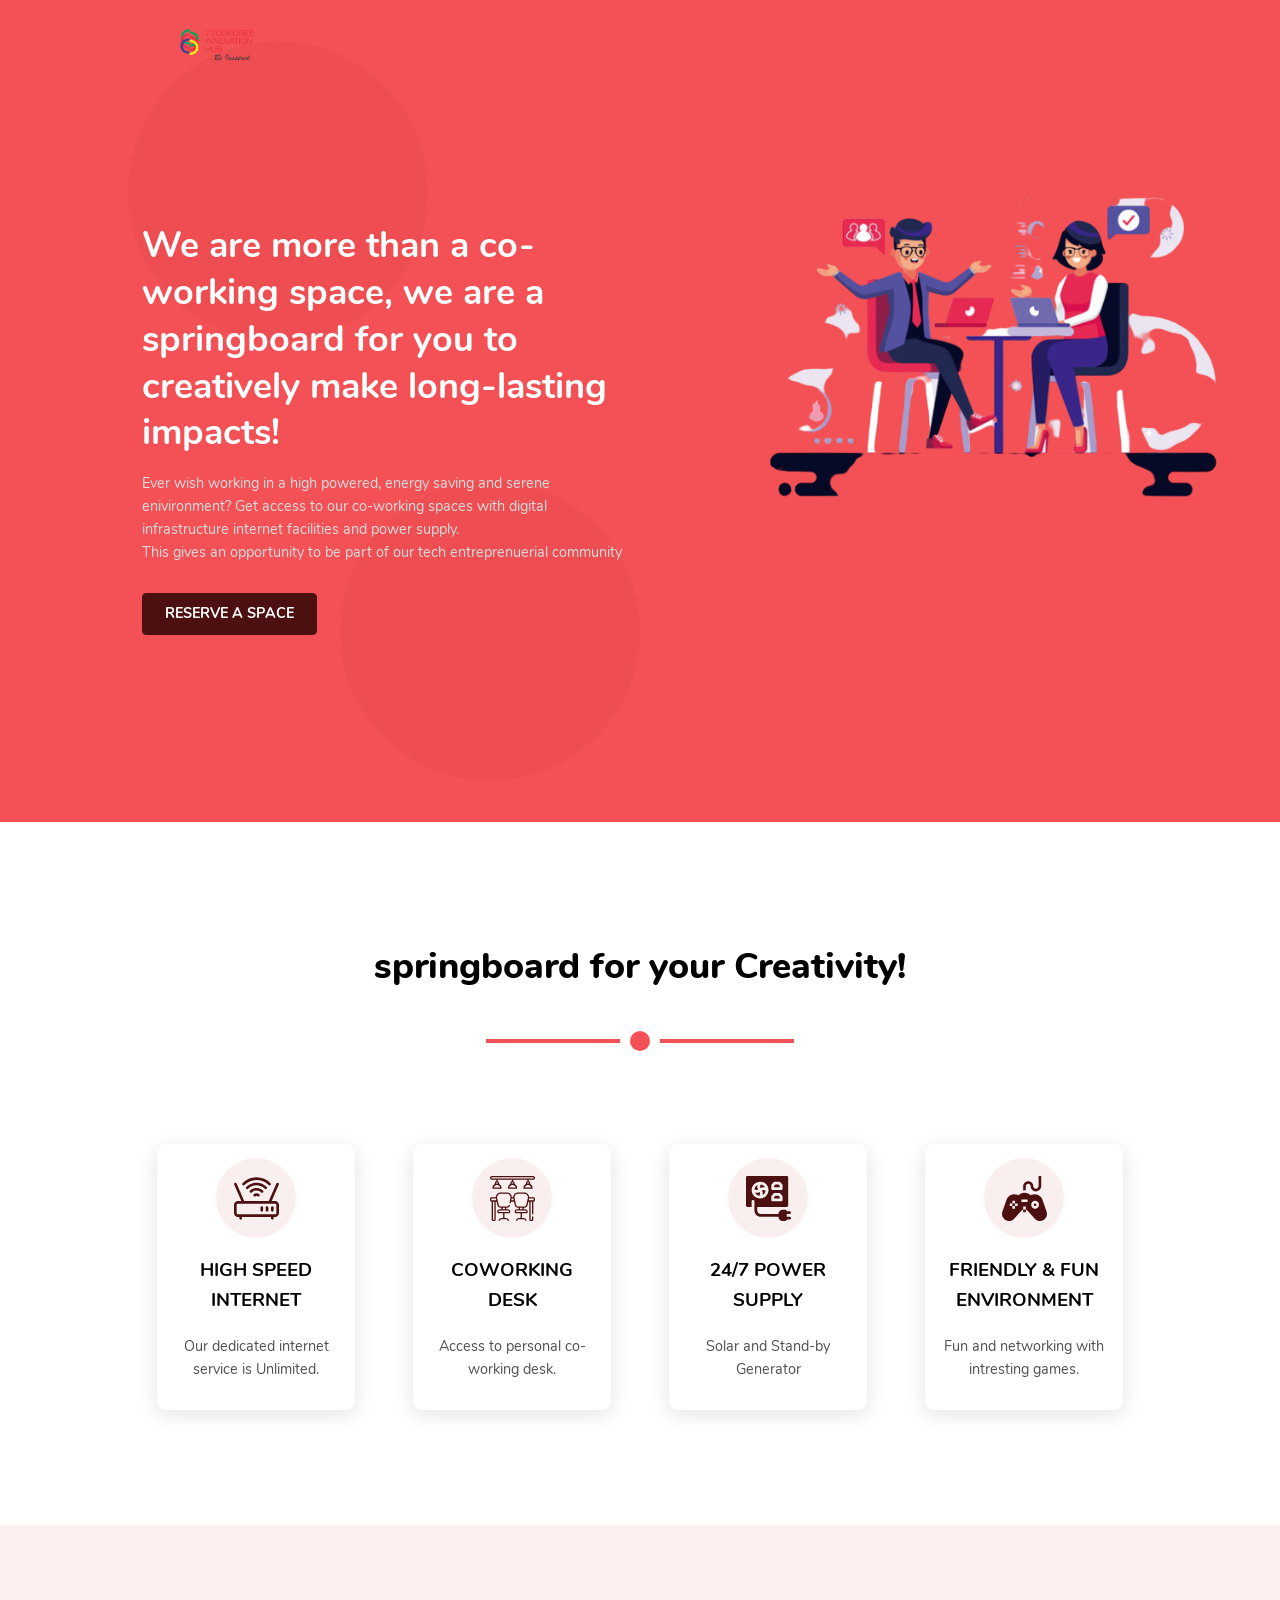
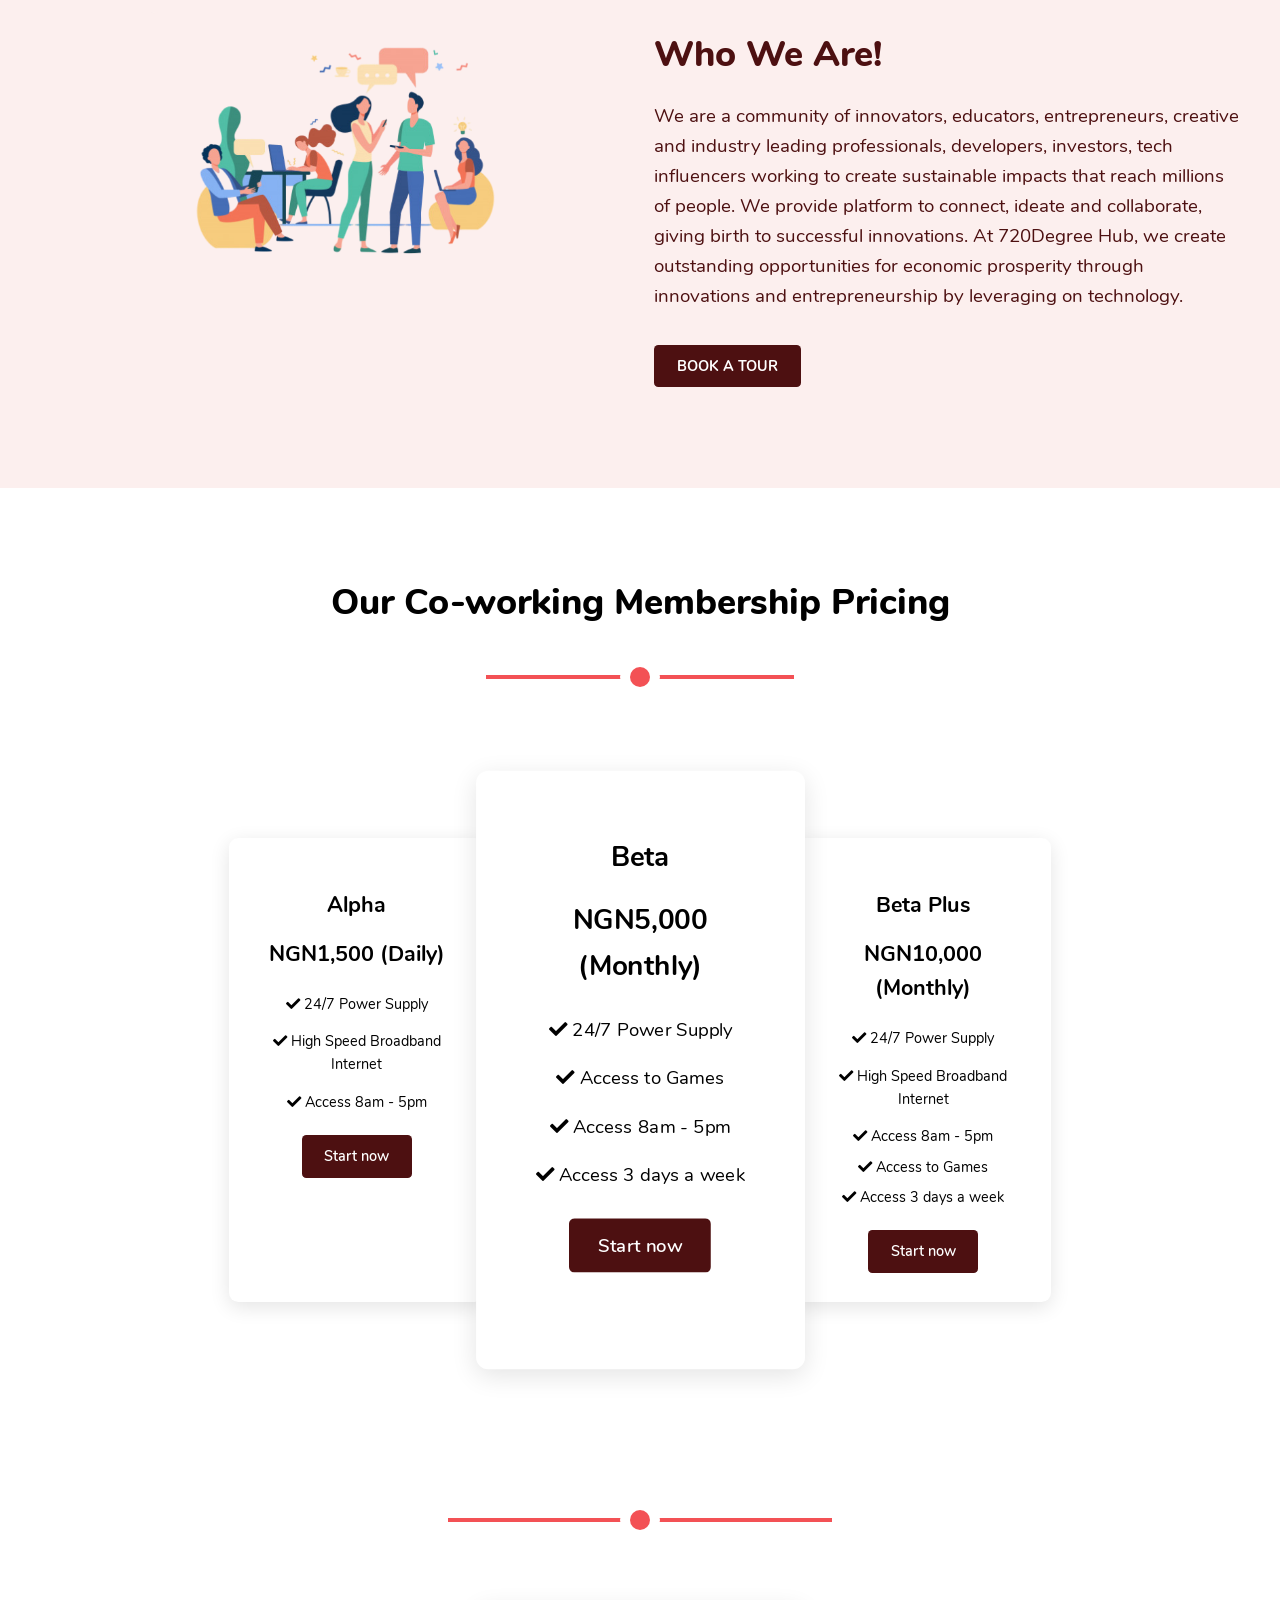
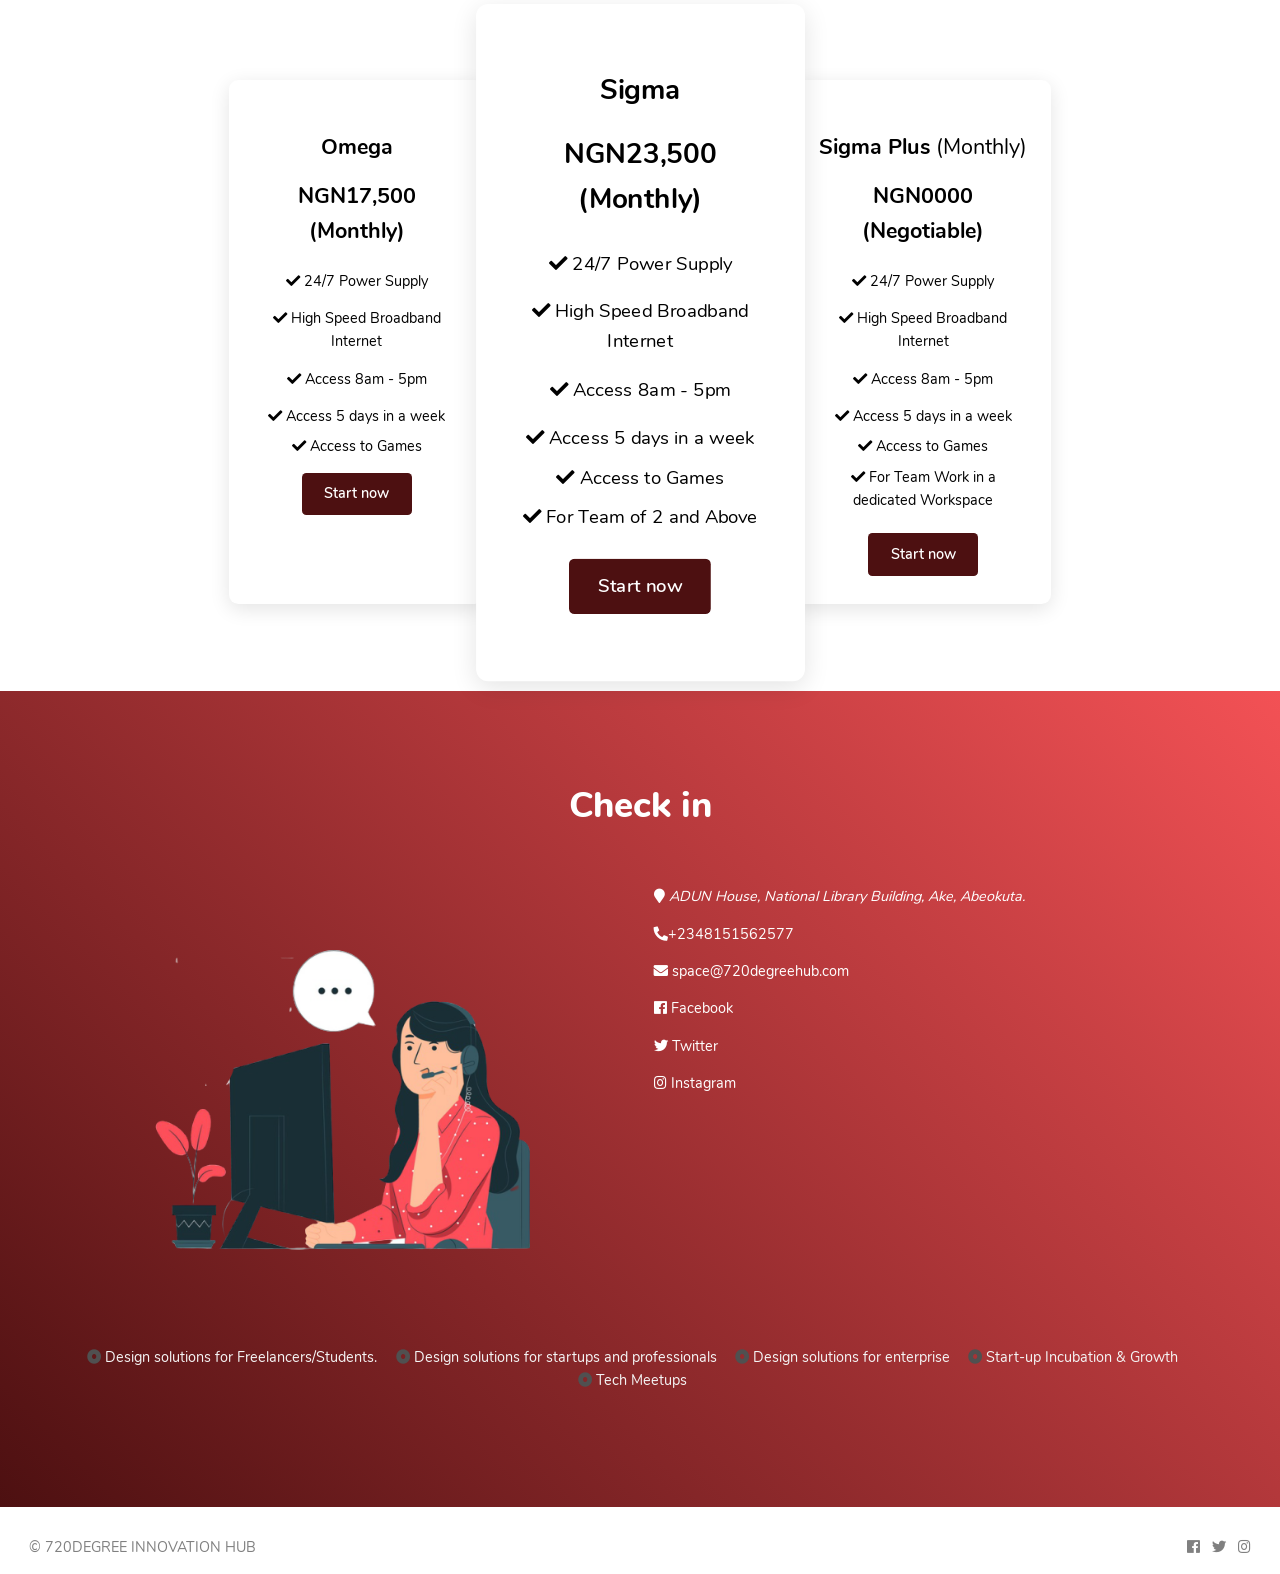
==== commit d8c8cbe0: "Update index.html" ====
--- a/index.html
+++ b/index.html
@@ -1,14 +1,14 @@
 <!DOCTYPE html>
 <html lang="en">
 
-<meta http-equiv="content-type" content="text/html;charset=UTF-8" /><
+<meta http-equiv="content-type" content="text/html;charset=UTF-8" />
 <head>
     <meta charset="UTF-8">
     <meta name="viewport" content="width=device-width, initial-scale=1.0, maximum-scale=1.0">
     <meta http-equiv="X-UA-Compatible" content="ie=edge">
     <meta name="description" content="A modern, comfortable, convenient and accessible co-working space in Abeokuta.">
     <meta name="google-site-verification" content="0MCjLn-frL0N_3-PPUGAzv1CJrysSX5uN8LTkoveQhs"/>
-    <title>Book for your #1 Co-working Spa
+    <title>Book for your #1 Co-working Space
  | 72oDegree Innovation Hub</title>
 
     
@@ -16,7 +16,10 @@
 <link rel="stylesheet" href="assets/css/720degreehub.css"/>
     <link rel="stylesheet" href="assets/fontawesome-free-5.7.0-web/css/all.min.css">
     <link rel="icon" href="assets/images/favicon.png" type="image/png">
+    
+    <script type="text/javascript">window.$crisp=[];window.CRISP_WEBSITE_ID="413f6918-c5e2-4fa3-a4ee-4f6ac848269c";(function(){d=document;s=d.createElement("script");s.src="https://client.crisp.chat/l.js";s.async=1;d.getElementsByTagName("head")[0].appendChild(s);})();</script>
 </head>
+
 <body>
     
     
@@ -500,7 +503,7 @@
         <div class="container container--grid">
             <div class="padded-left">
                 <img src="assets/images/coworking1.png" alt=""  width="975.26"
-                height="825.18" viewBox="0 0 975.26 825.18">>
+                height="825.18" viewBox="0 0 975.26 825.18">
               
     <title>work time</title>
     <ellipse cx="91" cy="703.78" rx="41.4" ry="6.35" fill="#ab2923" opacity="0.1" />
@@ -1178,4 +1181,4 @@
     </body>
 
 
-</html>+</html>
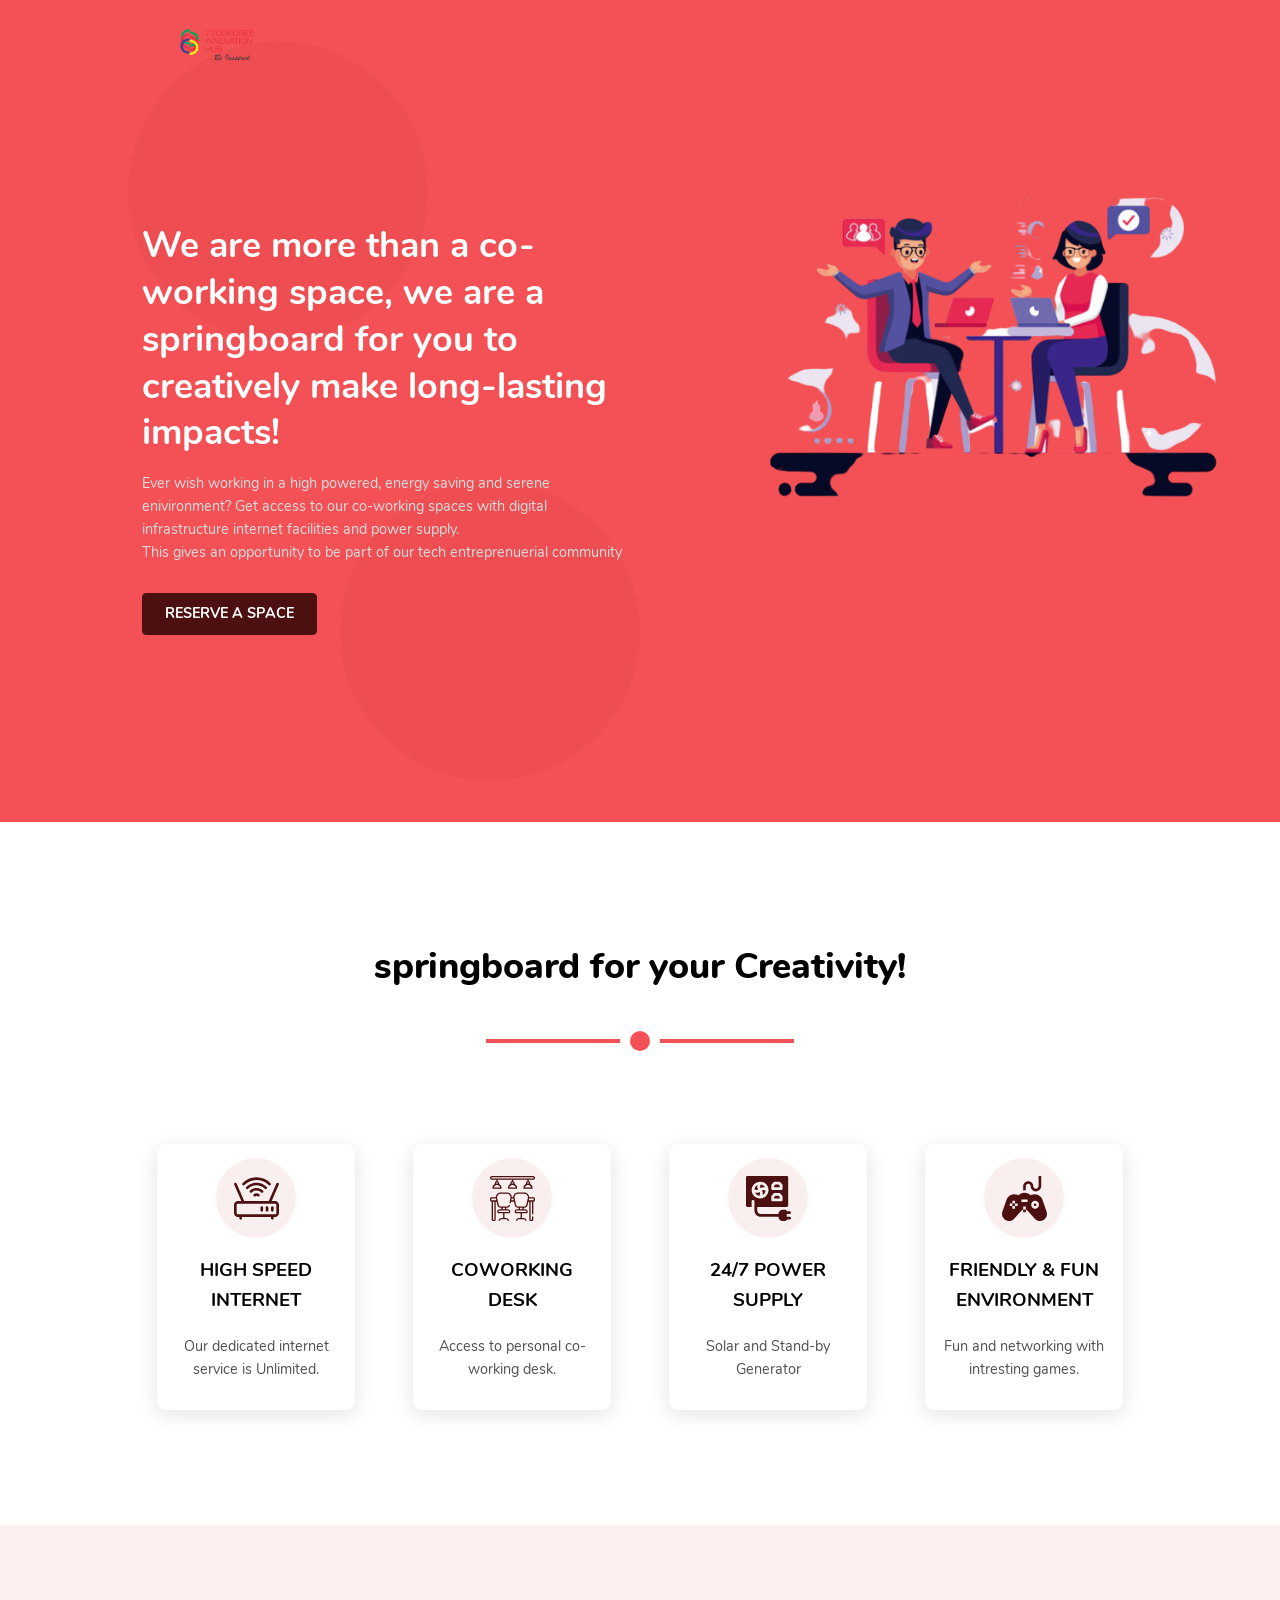
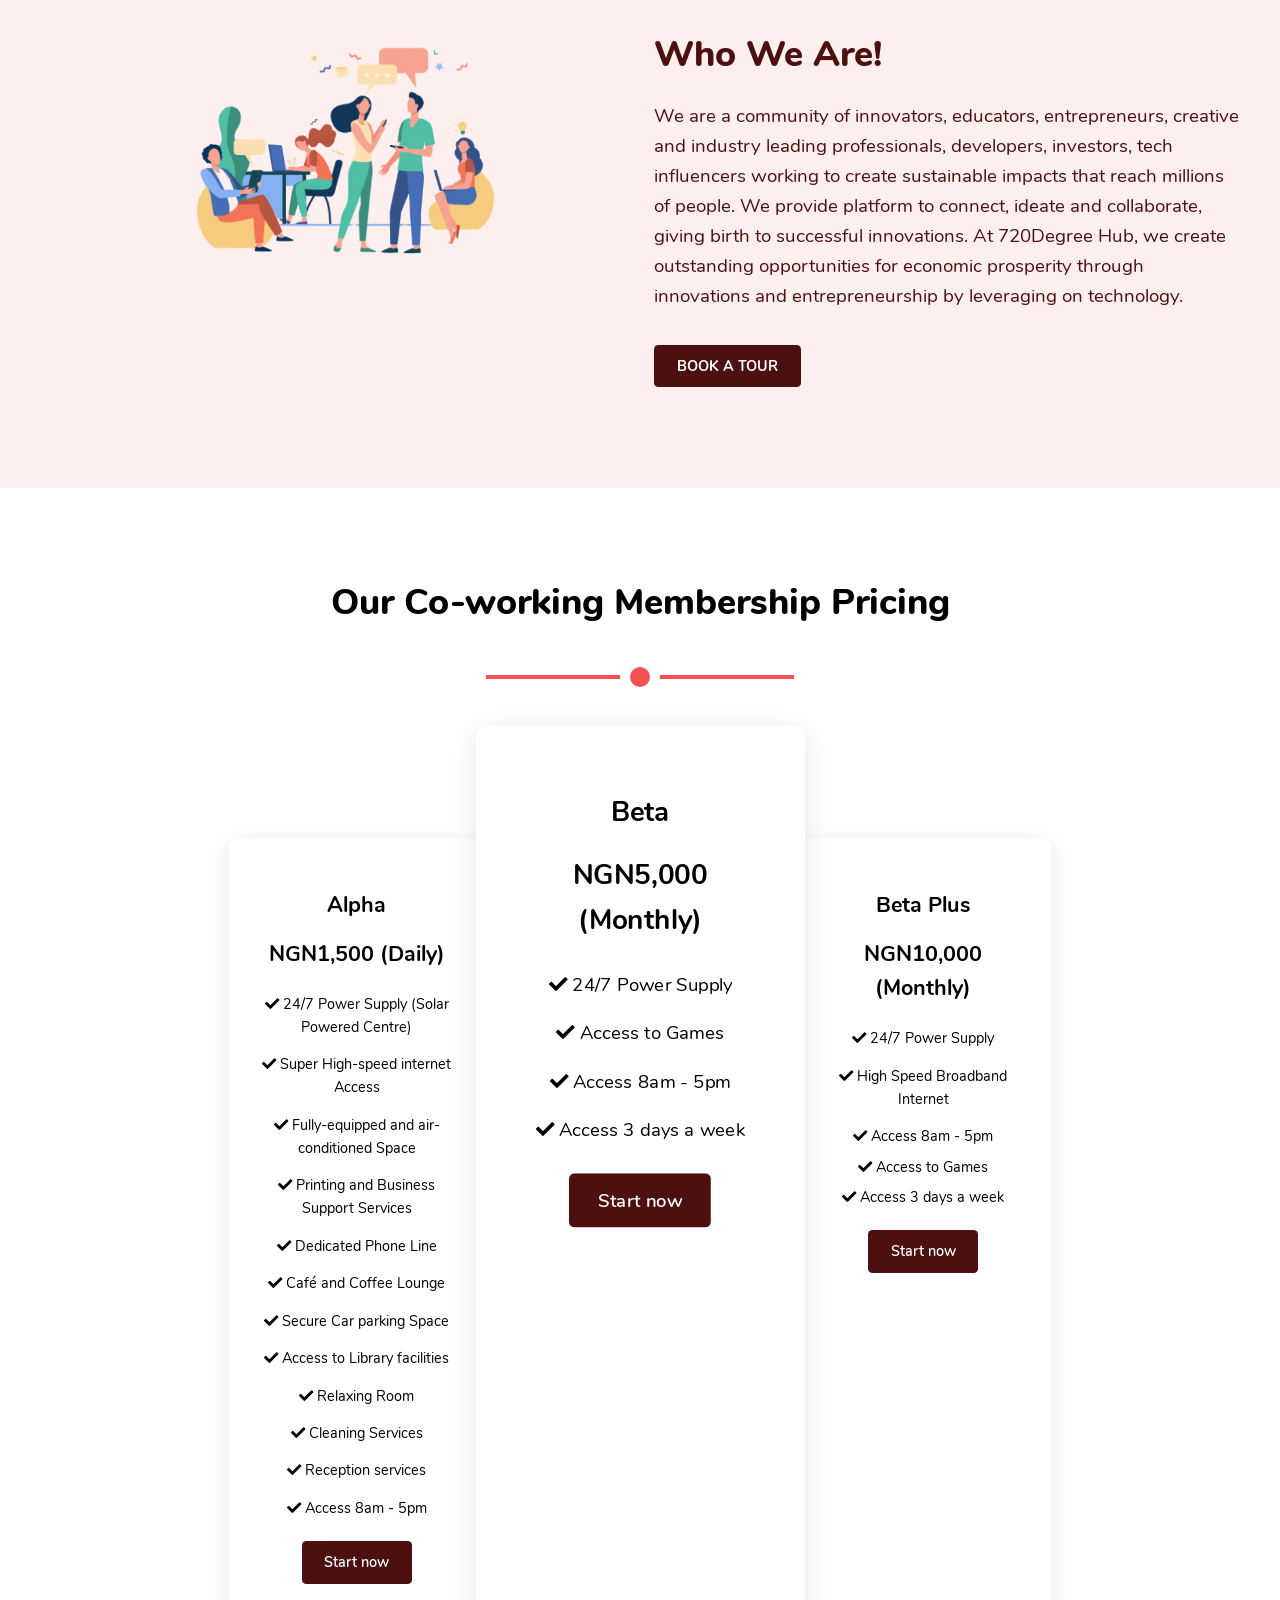
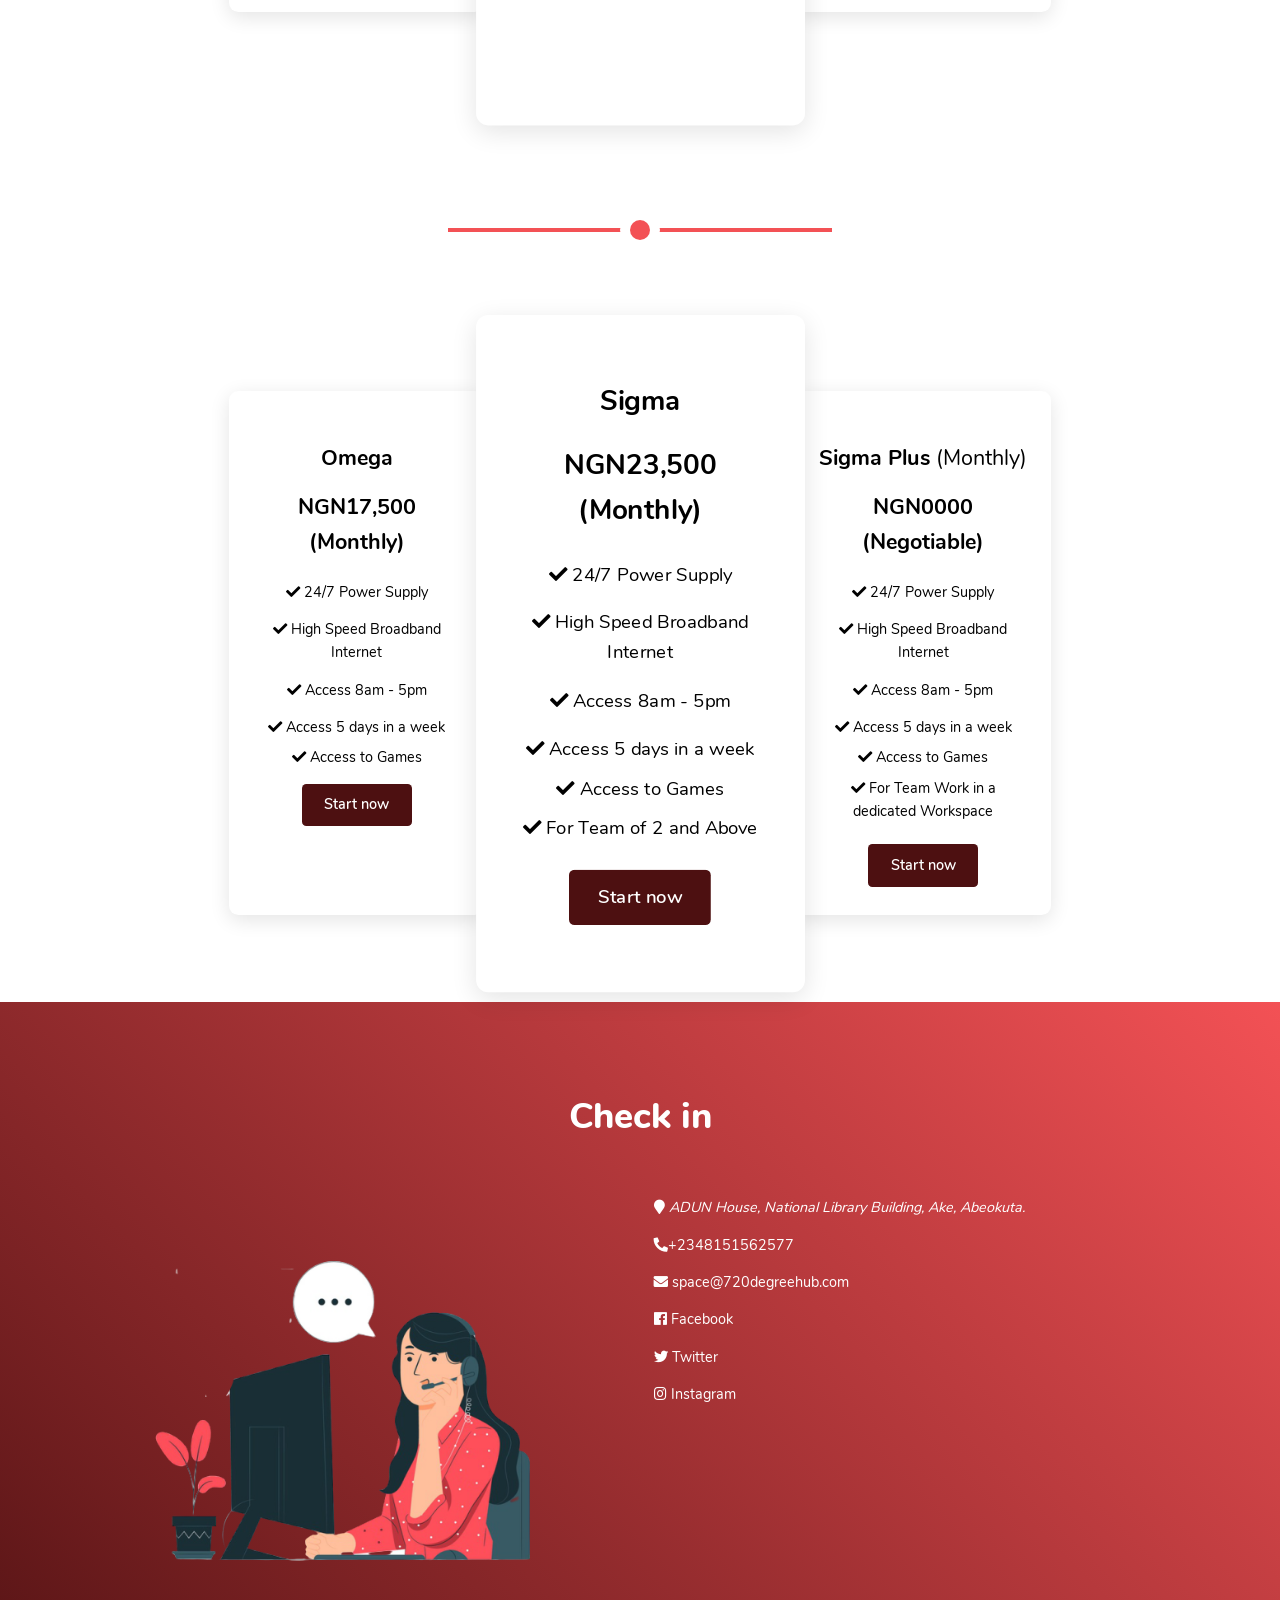
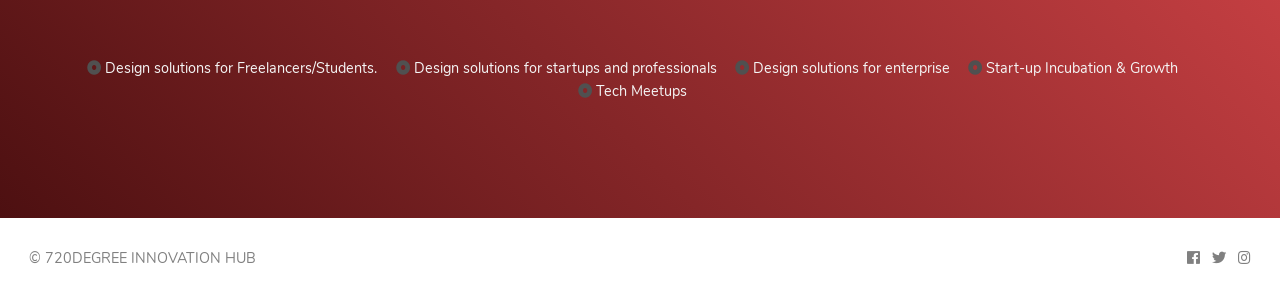
==== commit f4dcb7ae: "Update index.html" ====
--- a/index.html
+++ b/index.html
@@ -798,12 +798,49 @@
                     <ul class="list">
                         <li>
                             <i class="fa fa-check"></i>
-                            24/7 Power Supply
-                        </li>
-                        <li>
-                            <i class="fa fa-check"></i>
-                            High Speed Broadband Internet
-                        </li>
+                            24/7 Power Supply (Solar Powered Centre)
+                        </li>
+                        <li>
+                            <i class="fa fa-check"></i>
+                           Super High-speed internet Access
+                        </li>
+                        <li>
+                            <i class="fa fa-check"></i>
+                            Fully-equipped and air-conditioned Space
+                        </li>
+                        <li>
+                            <i class="fa fa-check"></i>
+                            Printing and Business Support Services
+                        </li>
+                        <li>
+                            <i class="fa fa-check"></i>
+                            Dedicated Phone Line 
+                        </li>
+                        <li>
+                            <i class="fa fa-check"></i>
+                            Café and Coffee Lounge 
+                        </li>
+                        <li>
+                            <i class="fa fa-check"></i>
+                            Secure Car parking Space
+                        </li>
+                        <li>
+                            <i class="fa fa-check"></i>
+                            Access to Library facilities
+                        </li>
+                        <li>
+                            <i class="fa fa-check"></i>
+                            Relaxing Room
+                        </li>
+                        <li>
+                            <i class="fa fa-check"></i>
+                            Cleaning Services
+                        </li>
+                        <li>
+                            <i class="fa fa-check"></i>
+                            Reception services
+                        </li>
+                        
                         <li>
                             <i class="fa fa-check"></i>
                             Access 8am - 5pm
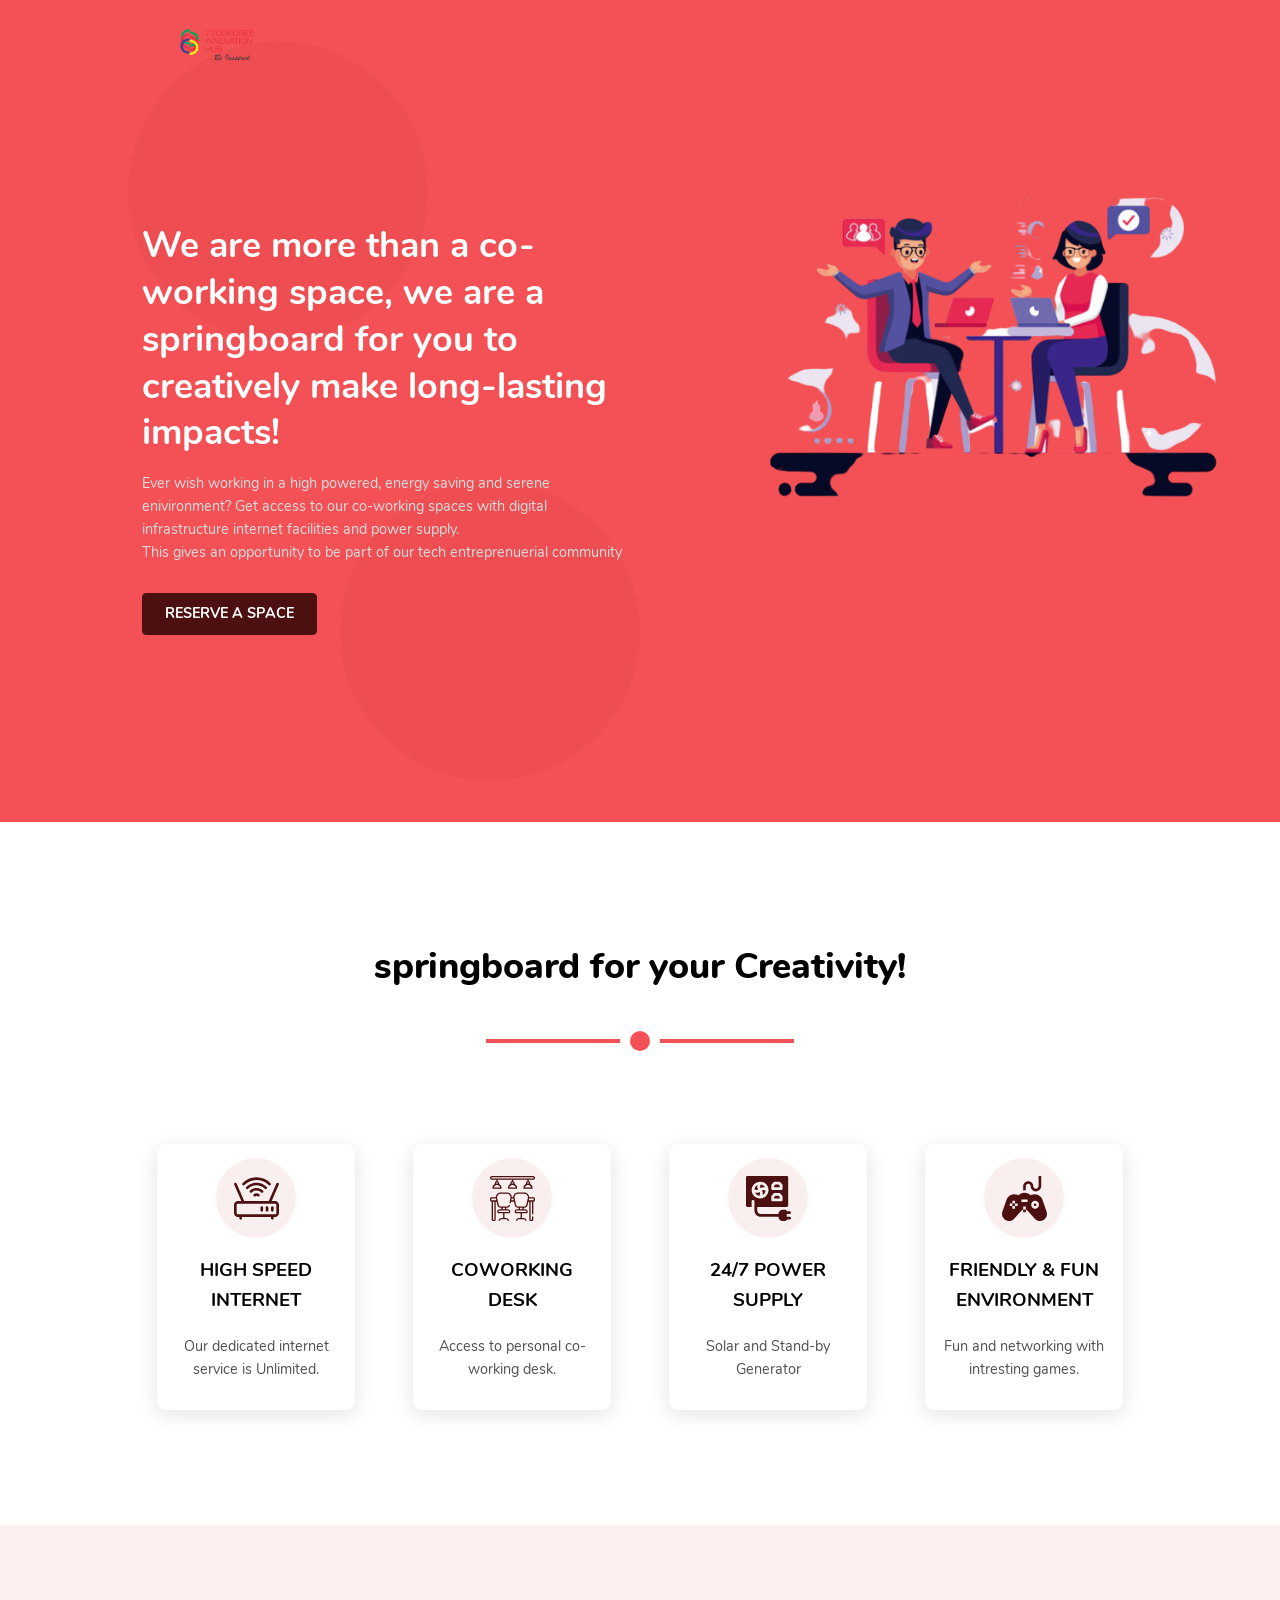
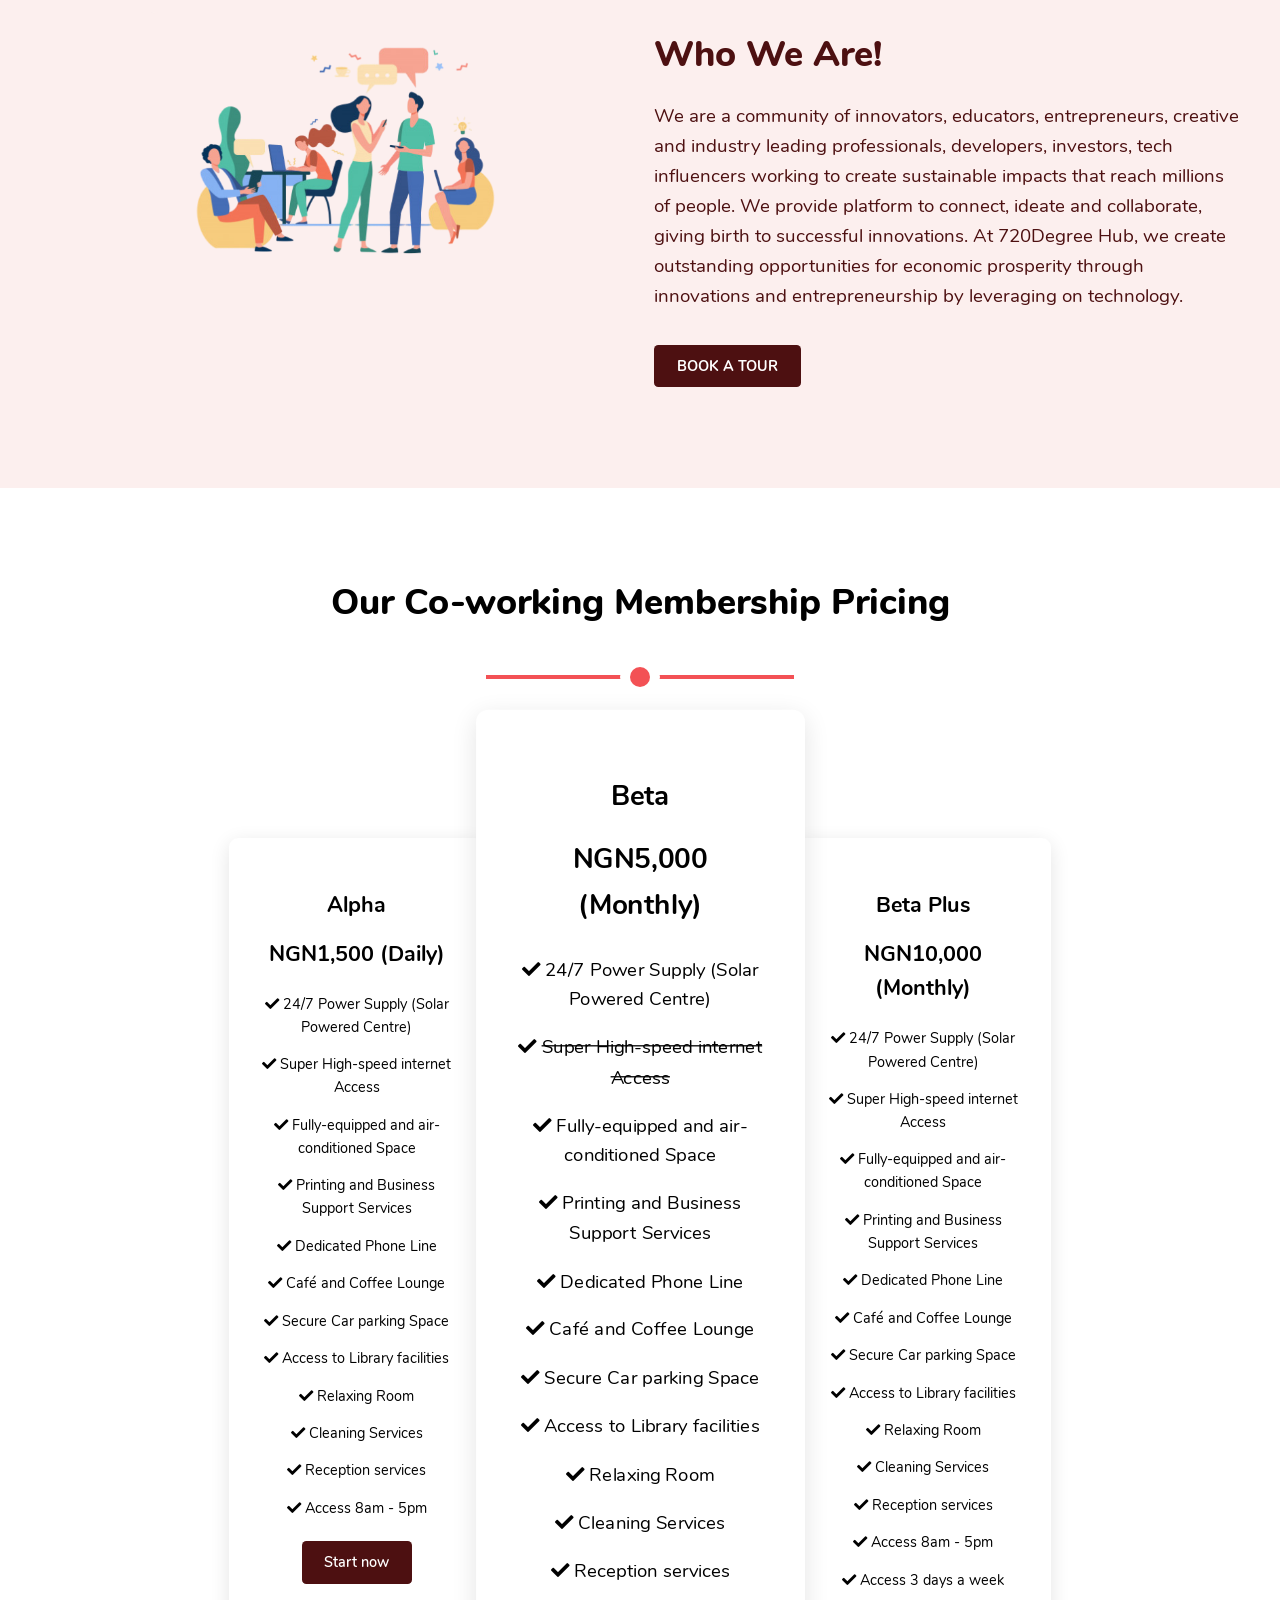
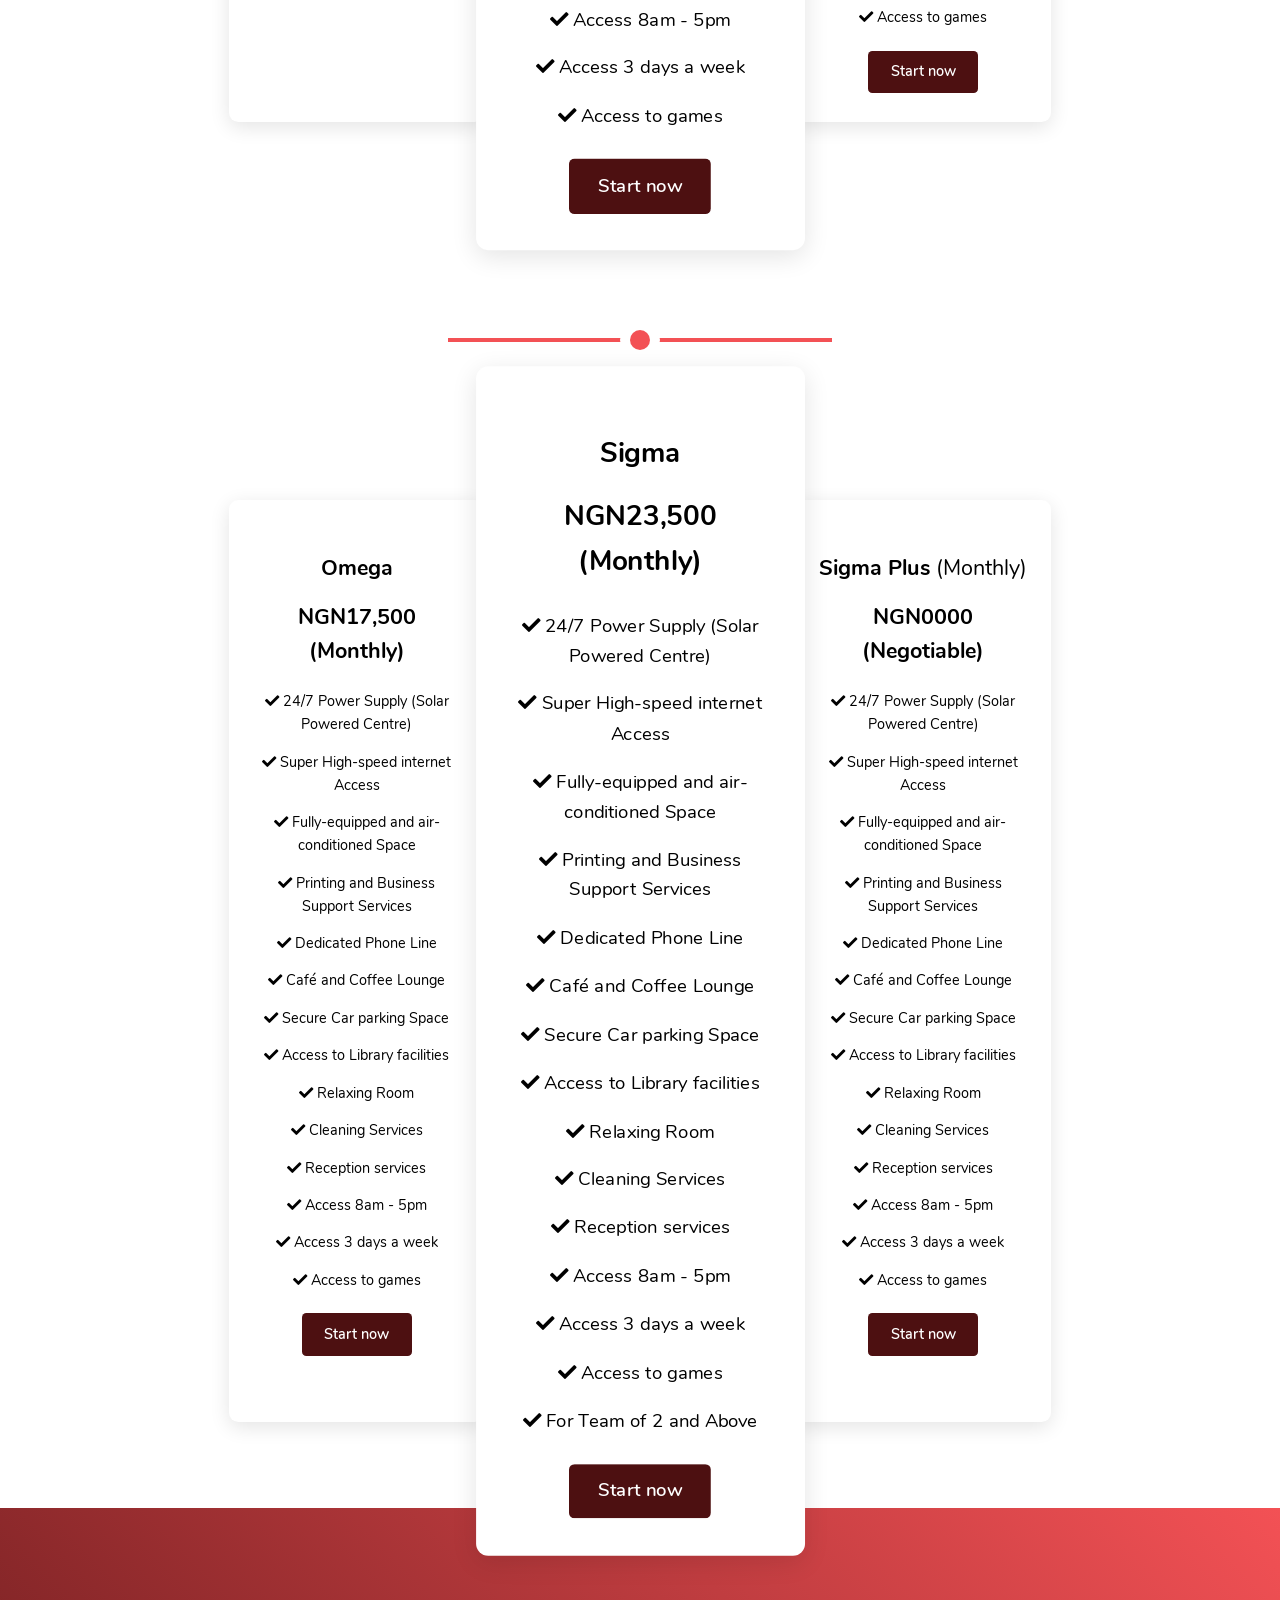
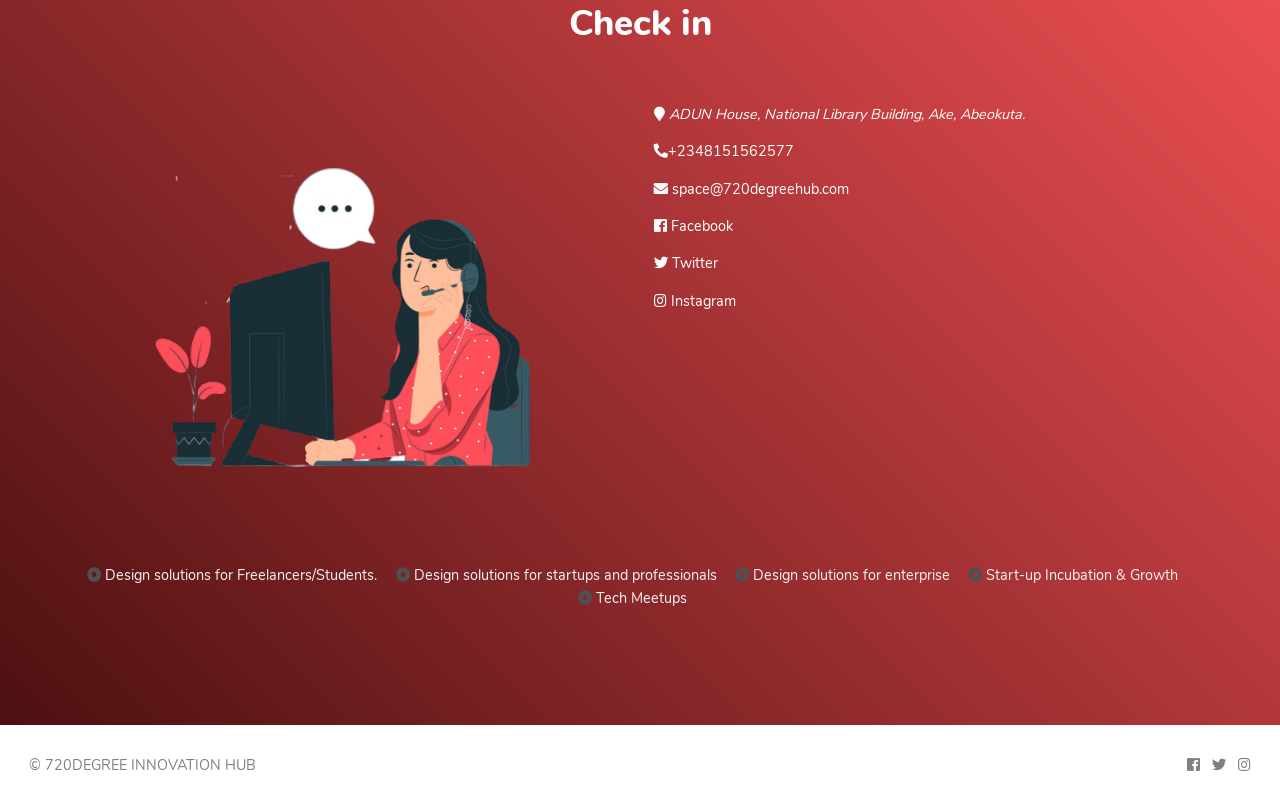
==== commit 7e70bf9f: "Update index.html" ====
--- a/index.html
+++ b/index.html
@@ -9,7 +9,7 @@
     <meta name="description" content="A modern, comfortable, convenient and accessible co-working space in Abeokuta.">
     <meta name="google-site-verification" content="0MCjLn-frL0N_3-PPUGAzv1CJrysSX5uN8LTkoveQhs"/>
     <title>Book for your #1 Co-working Space
- | 72oDegree Innovation Hub</title>
+ | 720Degree Innovation Hub</title>
 
     
 <link rel="stylesheet" href="assets/css/normalize.min.css"/>
@@ -871,20 +871,62 @@
                     <ul class="list">
                         <li>
                             <i class="fa fa-check"></i>
-                            24/7 Power Supply
-                        </li>
-                        <li>
-                            <i class="fa fa-check"></i>
-                            Access to Games
-                        </li>
+                            24/7 Power Supply (Solar Powered Centre)
+                        </li>
+                        <li>
+                            <i class="fa fa-check"></i>
+                            <deL>Super High-speed internet Access</del>
+                        </li>
+                        <li>
+                            <i class="fa fa-check"></i>
+                            Fully-equipped and air-conditioned Space
+                        </li>
+                        <li>
+                            <i class="fa fa-check"></i>
+                            Printing and Business Support Services
+                        </li>
+                        <li>
+                            <i class="fa fa-check"></i>
+                            Dedicated Phone Line 
+                        </li>
+                        <li>
+                            <i class="fa fa-check"></i>
+                            Café and Coffee Lounge 
+                        </li>
+                        <li>
+                            <i class="fa fa-check"></i>
+                            Secure Car parking Space
+                        </li>
+                        <li>
+                            <i class="fa fa-check"></i>
+                            Access to Library facilities
+                        </li>
+                        <li>
+                            <i class="fa fa-check"></i>
+                            Relaxing Room
+                        </li>
+                        <li>
+                            <i class="fa fa-check"></i>
+                            Cleaning Services
+                        </li>
+                        <li>
+                            <i class="fa fa-check"></i>
+                            Reception services
+                        </li>
+                        
                         <li>
                             <i class="fa fa-check"></i>
                             Access 8am - 5pm
                         </li>
-                        <li>
+                         <li>
                             <i class="fa fa-check"></i>
                             Access 3 days a week
                         </li>
+                         <li>
+                            <i class="fa fa-check"></i>
+                            Access to games
+                        </li>
+                       
                     </ul>
 
                     <div class="padded">
@@ -910,23 +952,62 @@
                     <ul class="list">
                         <li>
                             <i class="fa fa-check"></i>
-                            24/7 Power Supply
-                        </li>
-                        <li>
-                            <i class="fa fa-check"></i>
-                            High Speed Broadband Internet
-                        </li>
+                            24/7 Power Supply (Solar Powered Centre)
+                        </li>
+                        <li>
+                            <i class="fa fa-check"></i>
+                           Super High-speed internet Access
+                        </li>
+                        <li>
+                            <i class="fa fa-check"></i>
+                            Fully-equipped and air-conditioned Space
+                        </li>
+                        <li>
+                            <i class="fa fa-check"></i>
+                            Printing and Business Support Services
+                        </li>
+                        <li>
+                            <i class="fa fa-check"></i>
+                            Dedicated Phone Line 
+                        </li>
+                        <li>
+                            <i class="fa fa-check"></i>
+                            Café and Coffee Lounge 
+                        </li>
+                        <li>
+                            <i class="fa fa-check"></i>
+                            Secure Car parking Space
+                        </li>
+                        <li>
+                            <i class="fa fa-check"></i>
+                            Access to Library facilities
+                        </li>
+                        <li>
+                            <i class="fa fa-check"></i>
+                            Relaxing Room
+                        </li>
+                        <li>
+                            <i class="fa fa-check"></i>
+                            Cleaning Services
+                        </li>
+                        <li>
+                            <i class="fa fa-check"></i>
+                            Reception services
+                        </li>
+                        
                         <li>
                             <i class="fa fa-check"></i>
                             Access 8am - 5pm
                         </li>
-                        <i class="fa fa-check"></i>
-                        Access to Games
-                    </li>
-                        <li>
+                         <li>
                             <i class="fa fa-check"></i>
                             Access 3 days a week
                         </li>
+                         <li>
+                            <i class="fa fa-check"></i>
+                            Access to games
+                        </li>
+                       
                     </ul>
 
                     <div class="padded">
@@ -959,25 +1040,64 @@
                                             </div>
 
                     <ul class="list">
-                        <li>
-                            <i class="fa fa-check"></i>
-                            24/7 Power Supply
-                        </li>
-                        <li>
-                            <i class="fa fa-check"></i>
-                            High Speed Broadband Internet
-                        </li>
+<li>
+                            <i class="fa fa-check"></i>
+                            24/7 Power Supply (Solar Powered Centre)
+                        </li>
+                        <li>
+                            <i class="fa fa-check"></i>
+                           Super High-speed internet Access
+                        </li>
+                        <li>
+                            <i class="fa fa-check"></i>
+                            Fully-equipped and air-conditioned Space
+                        </li>
+                        <li>
+                            <i class="fa fa-check"></i>
+                            Printing and Business Support Services
+                        </li>
+                        <li>
+                            <i class="fa fa-check"></i>
+                            Dedicated Phone Line 
+                        </li>
+                        <li>
+                            <i class="fa fa-check"></i>
+                            Café and Coffee Lounge 
+                        </li>
+                        <li>
+                            <i class="fa fa-check"></i>
+                            Secure Car parking Space
+                        </li>
+                        <li>
+                            <i class="fa fa-check"></i>
+                            Access to Library facilities
+                        </li>
+                        <li>
+                            <i class="fa fa-check"></i>
+                            Relaxing Room
+                        </li>
+                        <li>
+                            <i class="fa fa-check"></i>
+                            Cleaning Services
+                        </li>
+                        <li>
+                            <i class="fa fa-check"></i>
+                            Reception services
+                        </li>
+                        
                         <li>
                             <i class="fa fa-check"></i>
                             Access 8am - 5pm
                         </li>
-                        <li>
-                            <i class="fa fa-check"></i>
-                            Access 5 days in a week
-                        </li>
-                        <i class="fa fa-check"></i>
-                        Access to Games
-                    </li>
+                         <li>
+                            <i class="fa fa-check"></i>
+                            Access 3 days a week
+                        </li>
+                         <li>
+                            <i class="fa fa-check"></i>
+                            Access to games
+                        </li>
+                       
                     </ul>
 
                     <div class="padded">
@@ -1001,25 +1121,64 @@
                                             </div>
 
                     <ul class="list">
-                        <li>
-                            <i class="fa fa-check"></i>
-                            24/7 Power Supply
-                        </li>
-                        <li>
-                            <i class="fa fa-check"></i>
-                            High Speed Broadband Internet
-                        </li>
+<li>
+                            <i class="fa fa-check"></i>
+                            24/7 Power Supply (Solar Powered Centre)
+                        </li>
+                        <li>
+                            <i class="fa fa-check"></i>
+                           Super High-speed internet Access
+                        </li>
+                        <li>
+                            <i class="fa fa-check"></i>
+                            Fully-equipped and air-conditioned Space
+                        </li>
+                        <li>
+                            <i class="fa fa-check"></i>
+                            Printing and Business Support Services
+                        </li>
+                        <li>
+                            <i class="fa fa-check"></i>
+                            Dedicated Phone Line 
+                        </li>
+                        <li>
+                            <i class="fa fa-check"></i>
+                            Café and Coffee Lounge 
+                        </li>
+                        <li>
+                            <i class="fa fa-check"></i>
+                            Secure Car parking Space
+                        </li>
+                        <li>
+                            <i class="fa fa-check"></i>
+                            Access to Library facilities
+                        </li>
+                        <li>
+                            <i class="fa fa-check"></i>
+                            Relaxing Room
+                        </li>
+                        <li>
+                            <i class="fa fa-check"></i>
+                            Cleaning Services
+                        </li>
+                        <li>
+                            <i class="fa fa-check"></i>
+                            Reception services
+                        </li>
+                        
                         <li>
                             <i class="fa fa-check"></i>
                             Access 8am - 5pm
                         </li>
-                        <li>
-                            <i class="fa fa-check"></i>
-                            Access 5 days in a week 
-                        </li>
-                        <i class="fa fa-check"></i>
-                        Access to Games
-                    </li>
+                         <li>
+                            <i class="fa fa-check"></i>
+                            Access 3 days a week
+                        </li>
+                         <li>
+                            <i class="fa fa-check"></i>
+                            Access to games
+                        </li>
+                       
                     <li>
                     <i class="fa fa-check"></i>
                     For Team of 2 and Above
@@ -1047,29 +1206,64 @@
                                             </div>
 
                     <ul class="list">
-                        <li>
-                            <i class="fa fa-check"></i>
-                            24/7 Power Supply
-                        </li>
-                        <li>
-                            <i class="fa fa-check"></i>
-                            High Speed Broadband Internet
-                        </li>
+<li>
+                            <i class="fa fa-check"></i>
+                            24/7 Power Supply (Solar Powered Centre)
+                        </li>
+                        <li>
+                            <i class="fa fa-check"></i>
+                           Super High-speed internet Access
+                        </li>
+                        <li>
+                            <i class="fa fa-check"></i>
+                            Fully-equipped and air-conditioned Space
+                        </li>
+                        <li>
+                            <i class="fa fa-check"></i>
+                            Printing and Business Support Services
+                        </li>
+                        <li>
+                            <i class="fa fa-check"></i>
+                            Dedicated Phone Line 
+                        </li>
+                        <li>
+                            <i class="fa fa-check"></i>
+                            Café and Coffee Lounge 
+                        </li>
+                        <li>
+                            <i class="fa fa-check"></i>
+                            Secure Car parking Space
+                        </li>
+                        <li>
+                            <i class="fa fa-check"></i>
+                            Access to Library facilities
+                        </li>
+                        <li>
+                            <i class="fa fa-check"></i>
+                            Relaxing Room
+                        </li>
+                        <li>
+                            <i class="fa fa-check"></i>
+                            Cleaning Services
+                        </li>
+                        <li>
+                            <i class="fa fa-check"></i>
+                            Reception services
+                        </li>
+                        
                         <li>
                             <i class="fa fa-check"></i>
                             Access 8am - 5pm
                         </li>
-                        <li>
-                            <i class="fa fa-check"></i>
-                            Access 5 days in a week 
-                        </li>
-                        <i class="fa fa-check"></i>
-                        Access to Games
-                    </li>
-                    <li>
-                    <i class="fa fa-check"></i>
-                    For Team Work in a dedicated Workspace
-                </li>
+                         <li>
+                            <i class="fa fa-check"></i>
+                            Access 3 days a week
+                        </li>
+                         <li>
+                            <i class="fa fa-check"></i>
+                            Access to games
+                        </li>
+                       
                     </ul>
 
                     <div class="padded">
